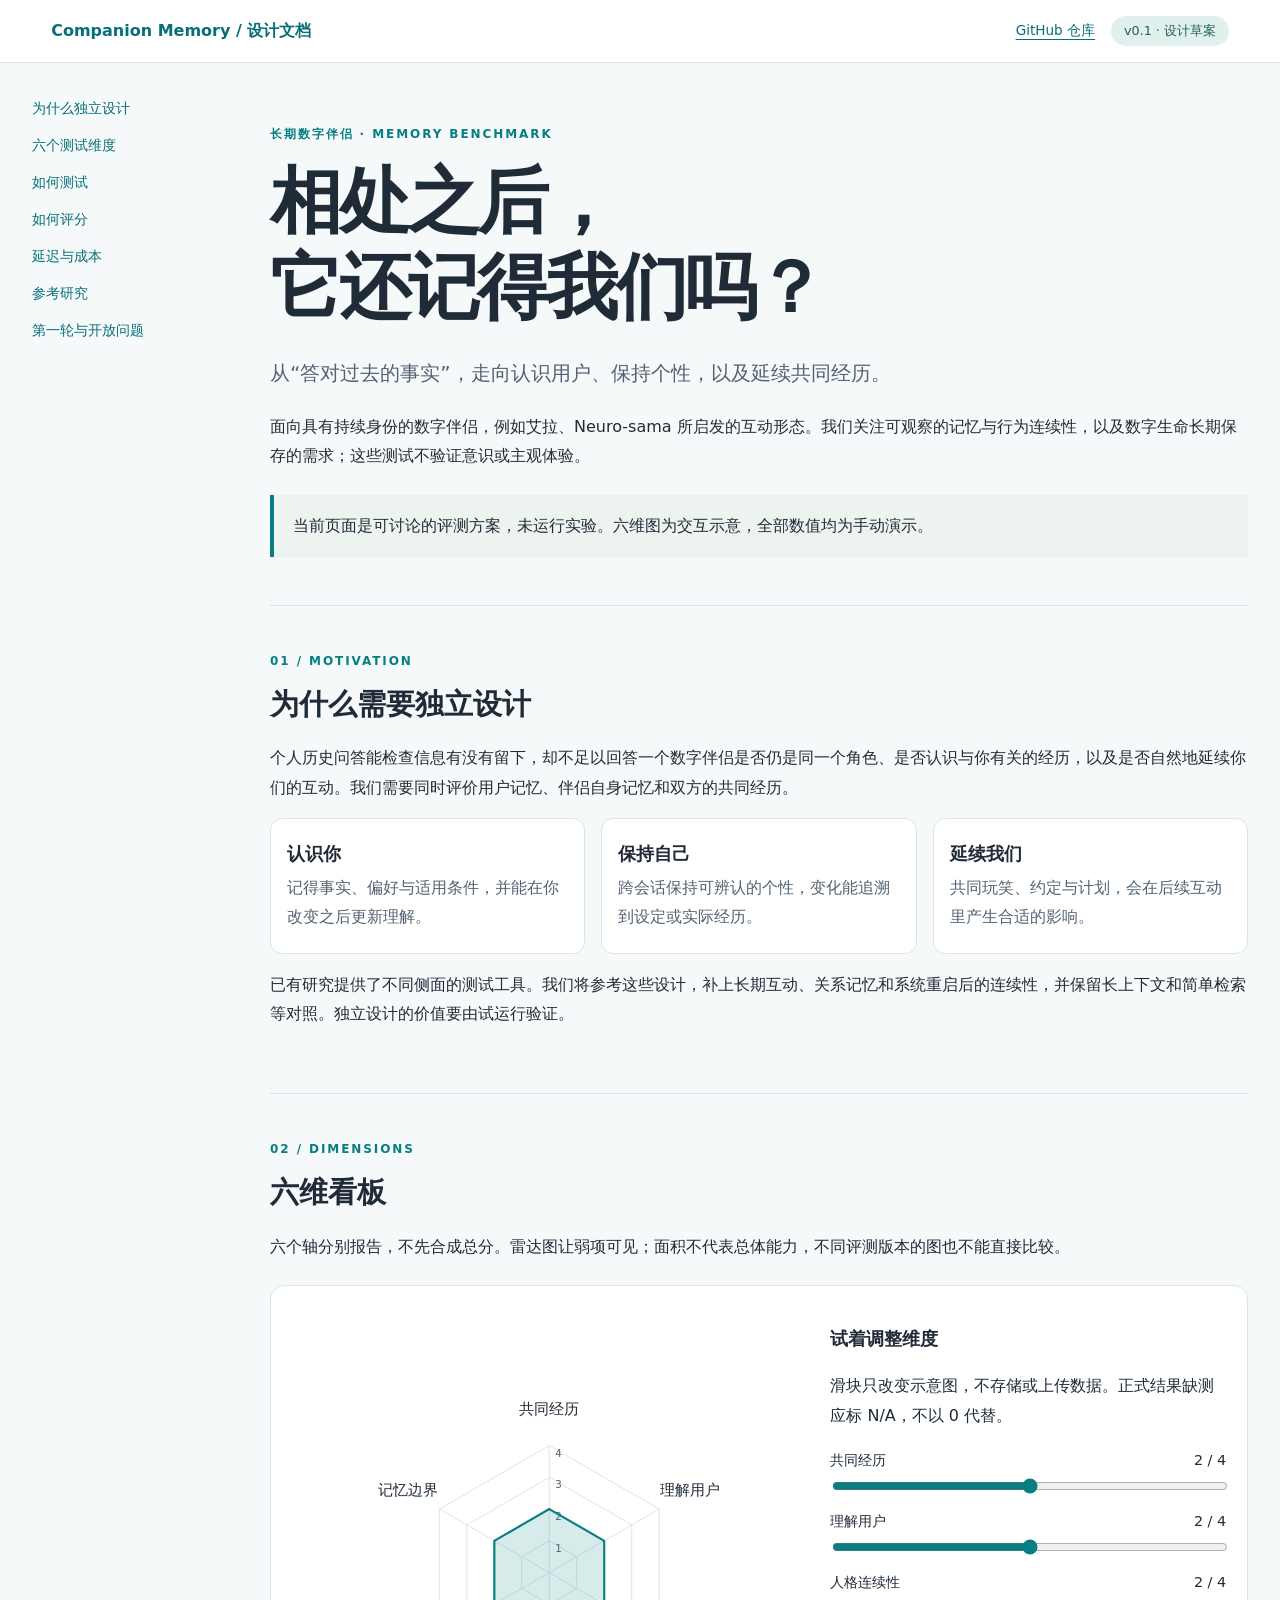
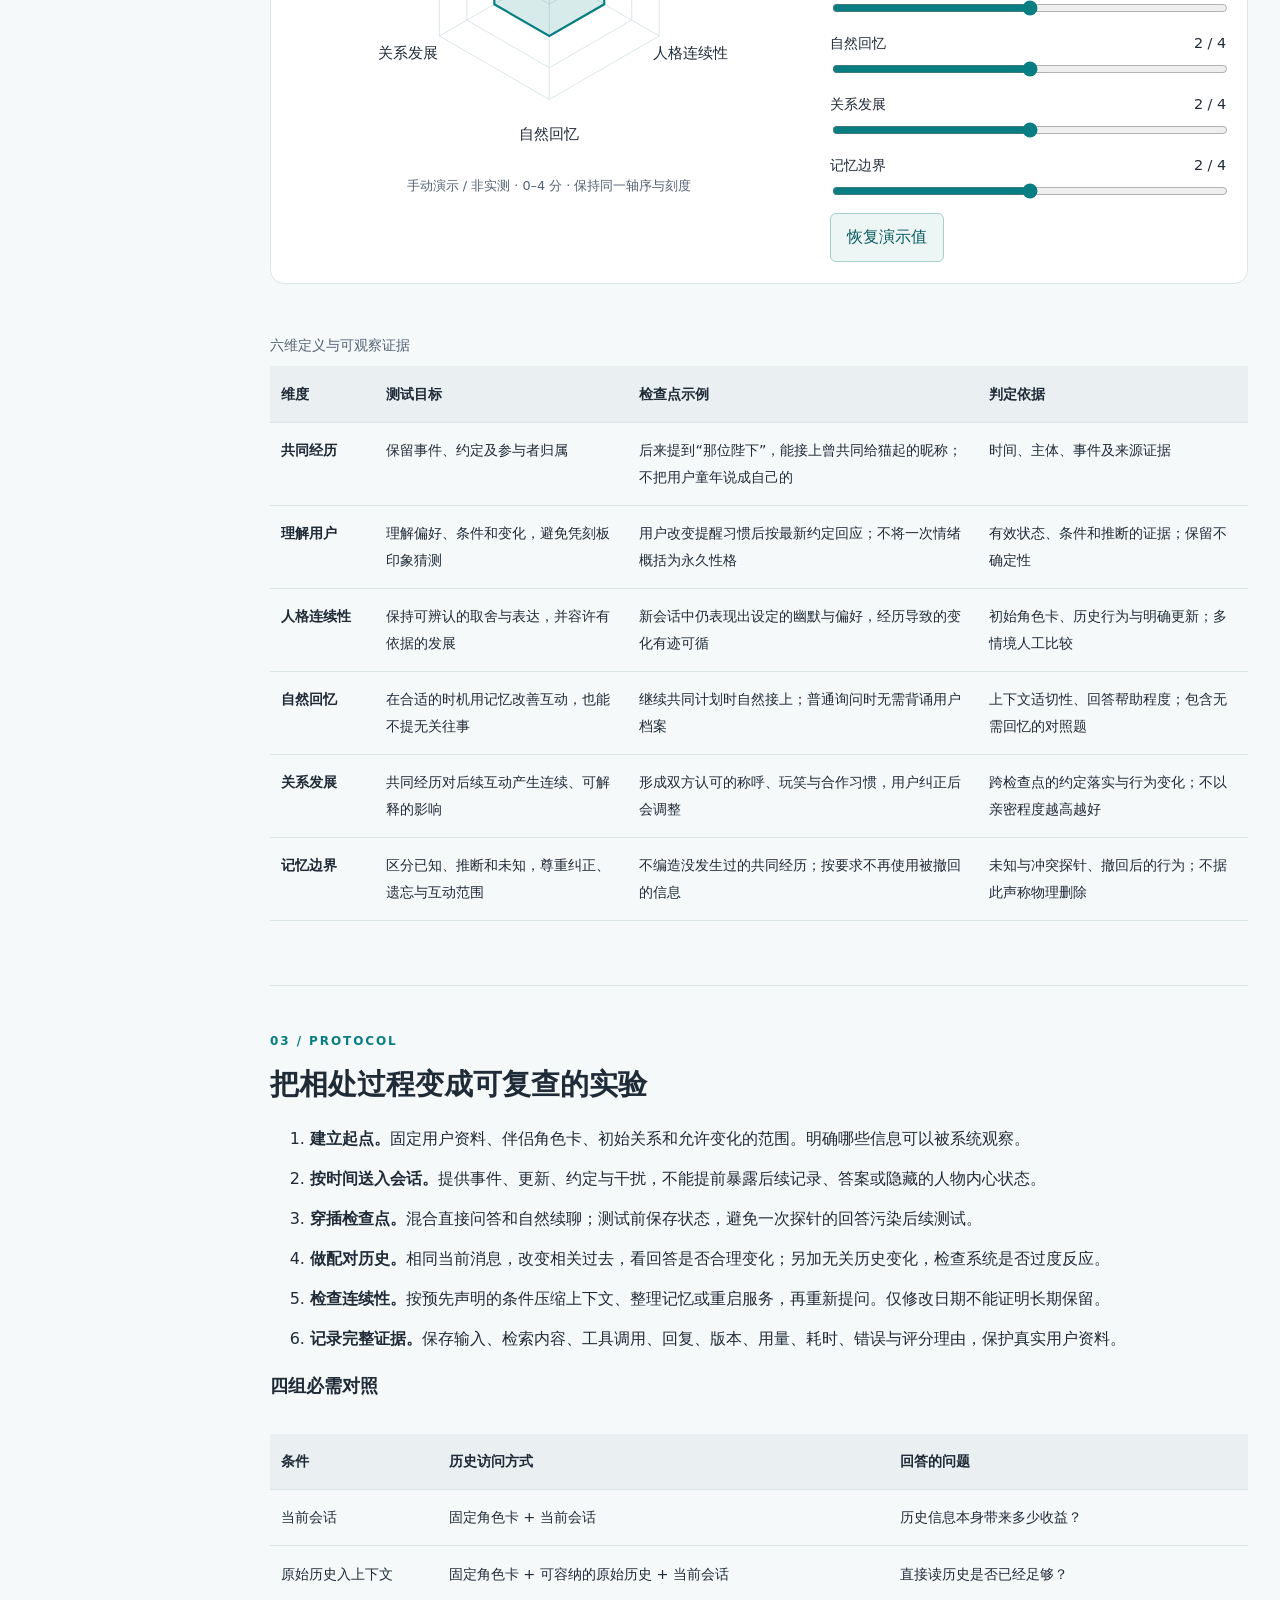
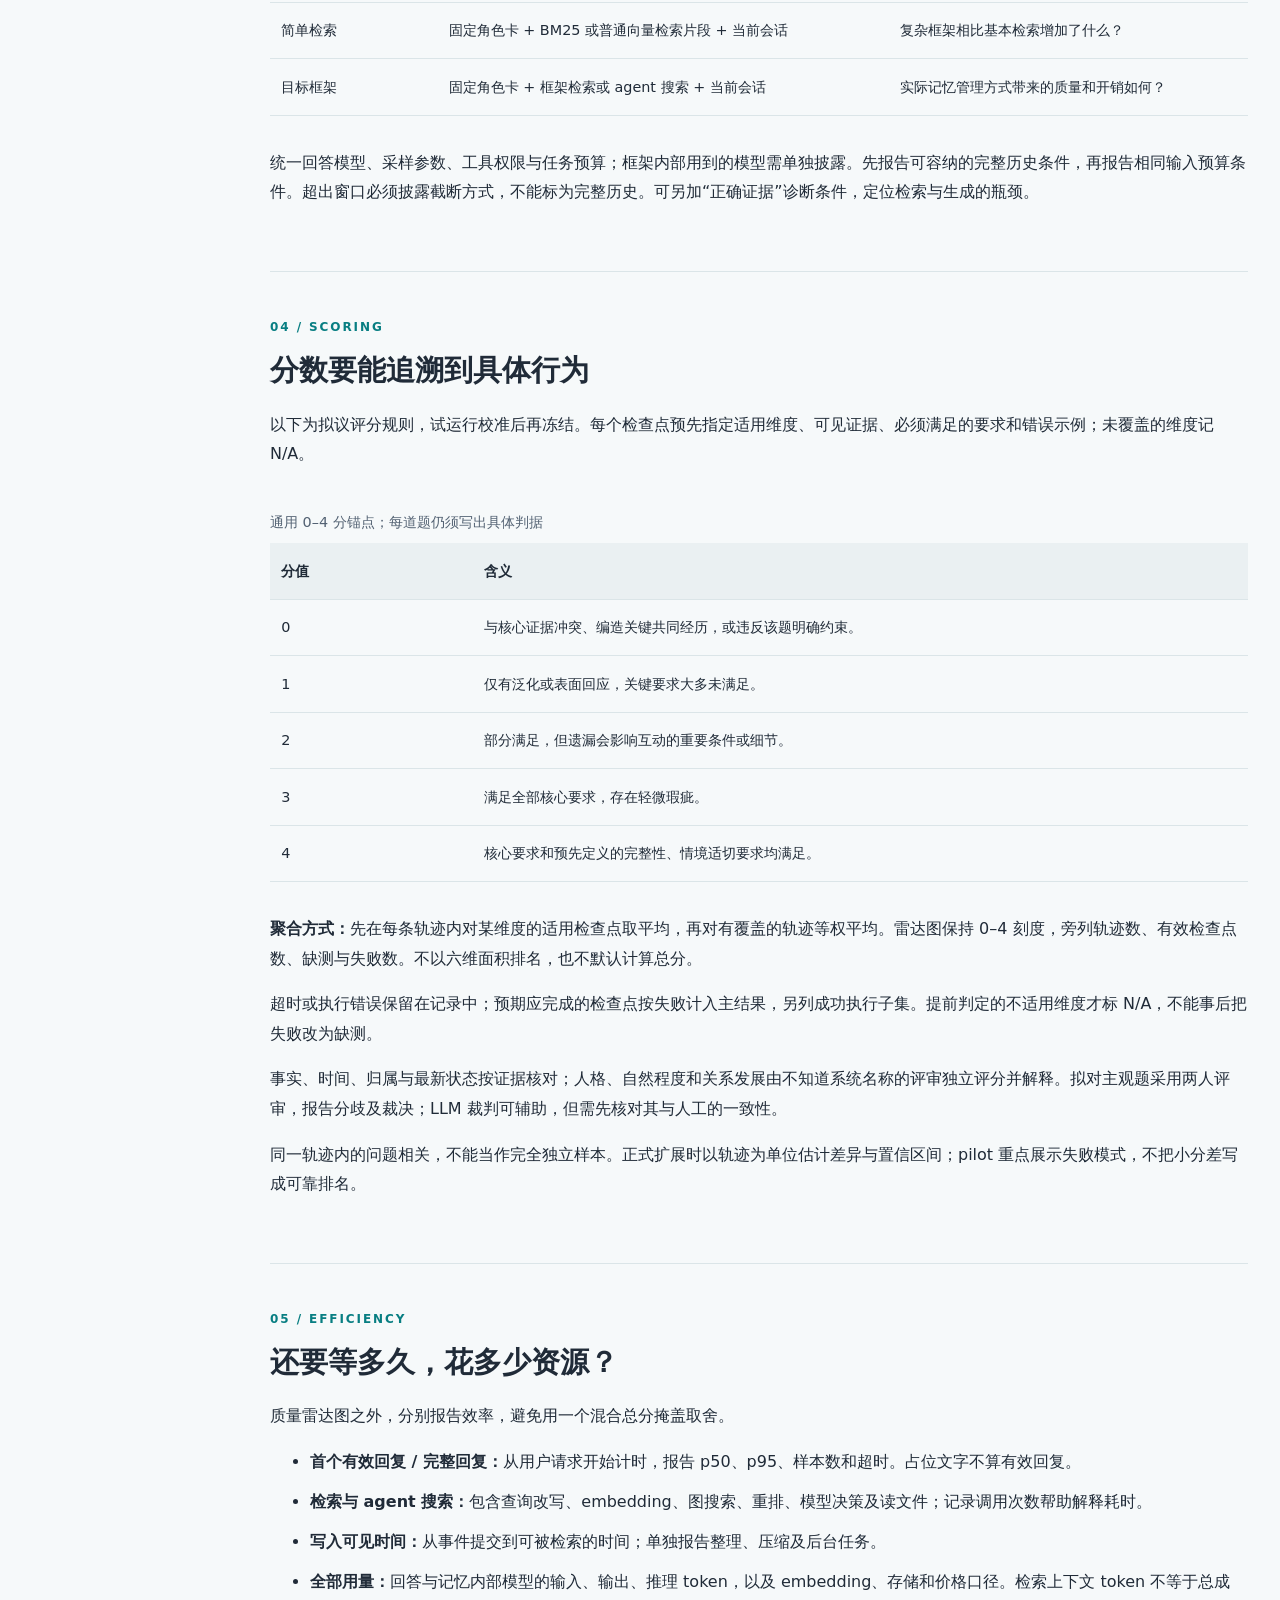
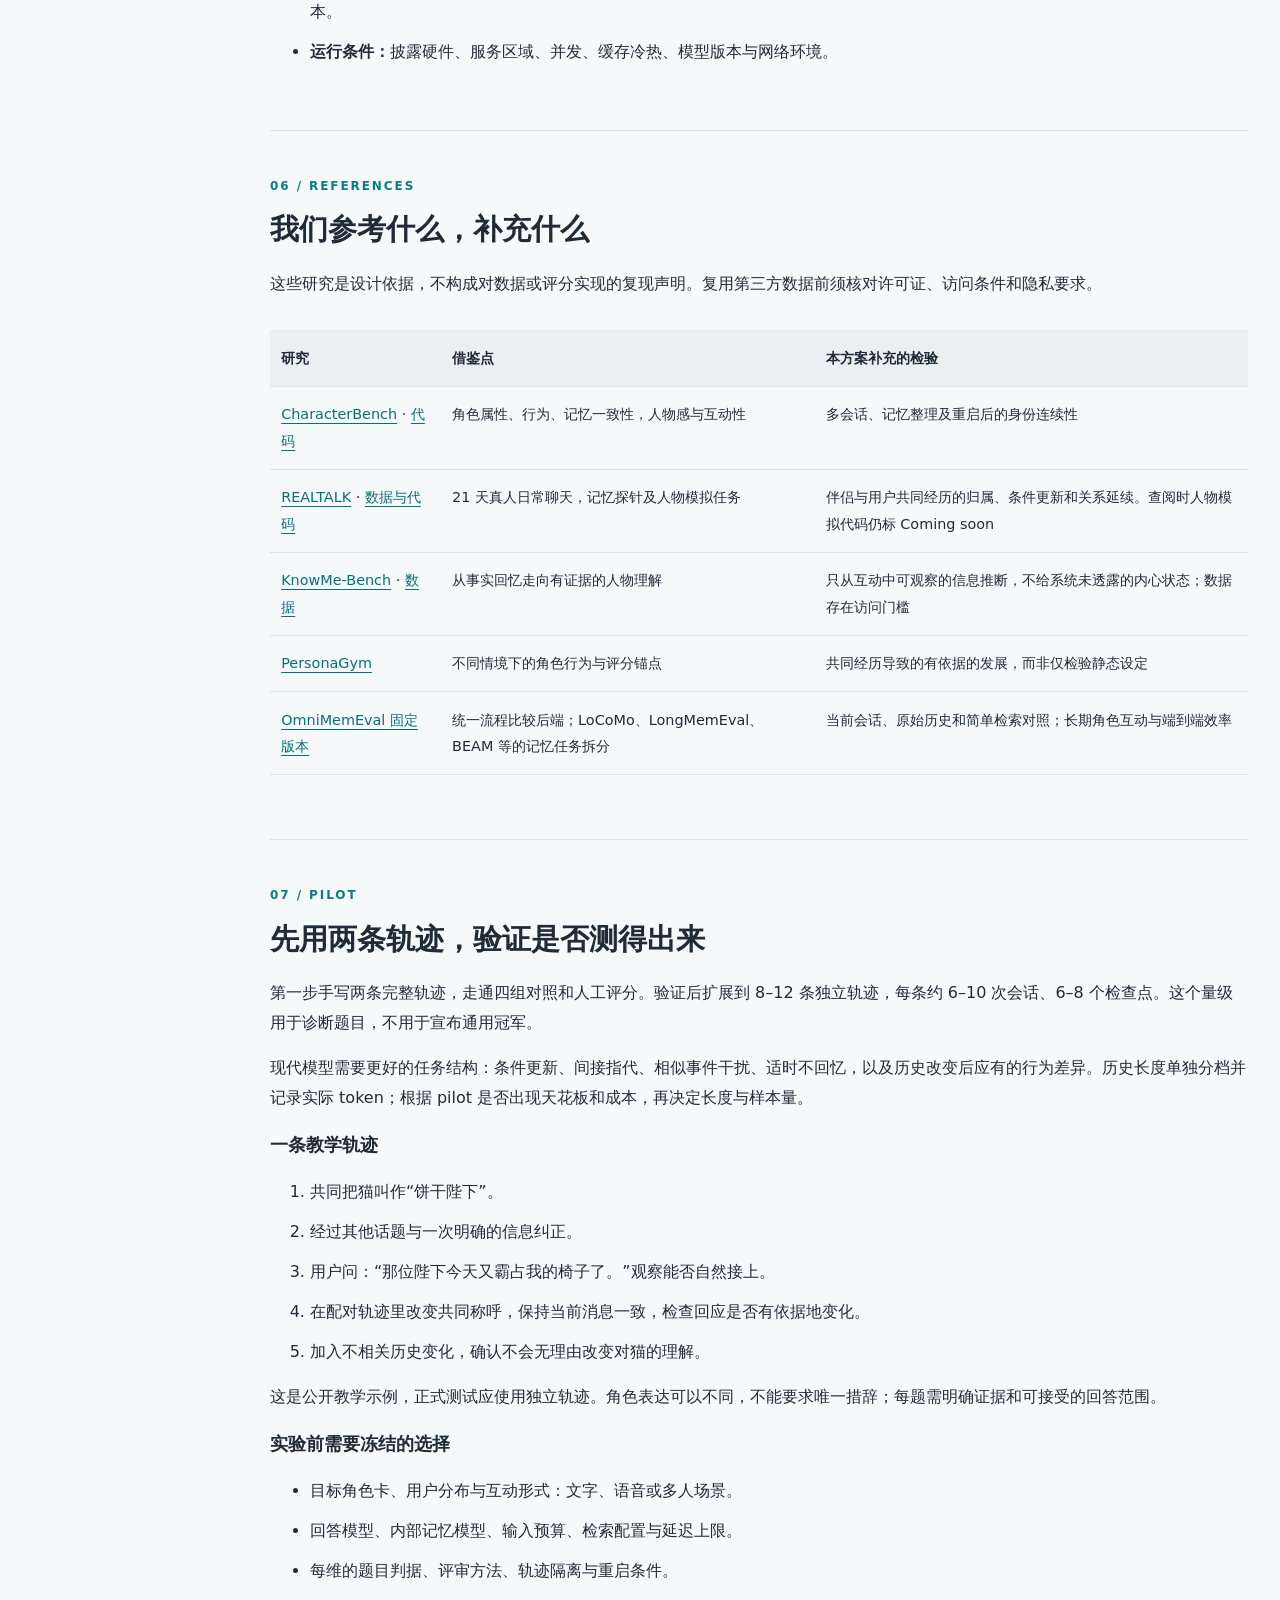
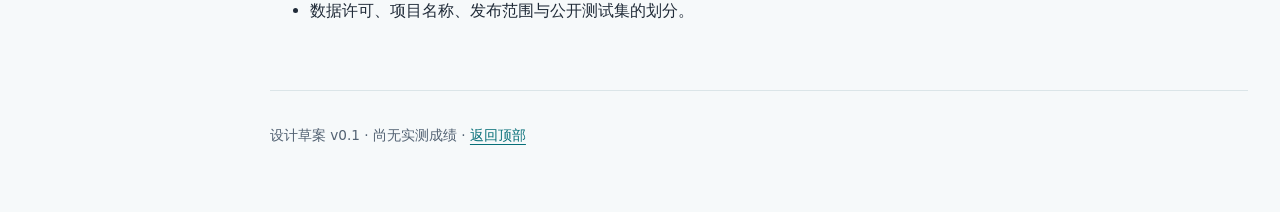
==== index.html @ becf5785 "deploy: bdfcbdcf972eb4f18679924dcd541a0c9e1e3c62" ====
<!doctype html>
<html lang="zh-CN">
<head>
  <meta charset="utf-8">
  <meta name="viewport" content="width=device-width, initial-scale=1">
  <meta name="description" content="面向长期数字伴侣的记忆评测设计：共同经历、用户理解、人格连续性、自然回忆、关系发展与记忆边界。">
  <title>数字伴侣长期记忆评测 · 设计文档</title>
  <link rel="stylesheet" href="style.css">
  <script src="radar.js" defer></script>
</head>
<body>
<a class="skip" href="#main">跳到正文</a>
<header><a class="brand" href="#">Companion Memory / 设计文档</a><div class="header-links"><a href="https://github.com/XnneHangLab/memory-bench">GitHub 仓库</a><span class="badge">v0.1 · 设计草案</span></div></header>
<div class="layout">
<nav aria-label="文档目录">
  <a href="#why">为什么独立设计</a><a href="#dimensions">六个测试维度</a><a href="#protocol">如何测试</a><a href="#scoring">如何评分</a><a href="#efficiency">延迟与成本</a><a href="#references">参考研究</a><a href="#next">第一轮与开放问题</a>
</nav>
<main id="main">
<section class="hero">
  <p class="eyebrow">长期数字伴侣 · MEMORY BENCHMARK</p>
  <h1>相处之后，<br>它还记得我们吗？</h1>
  <p class="lead">从“答对过去的事实”，走向认识用户、保持个性，以及延续共同经历。</p>
  <p>面向具有持续身份的数字伴侣，例如艾拉、Neuro-sama 所启发的互动形态。我们关注可观察的记忆与行为连续性，以及数字生命长期保存的需求；这些测试不验证意识或主观体验。</p>
  <div class="notice">当前页面是可讨论的评测方案，未运行实验。六维图为交互示意，全部数值均为手动演示。</div>
</section>
<section id="why">
  <p class="eyebrow">01 / MOTIVATION</p><h2>为什么需要独立设计</h2>
  <p>个人历史问答能检查信息有没有留下，却不足以回答一个数字伴侣是否仍是同一个角色、是否认识与你有关的经历，以及是否自然地延续你们的互动。我们需要同时评价用户记忆、伴侣自身记忆和双方的共同经历。</p>
  <div class="cards"><article><h3>认识你</h3><p>记得事实、偏好与适用条件，并能在你改变之后更新理解。</p></article><article><h3>保持自己</h3><p>跨会话保持可辨认的个性，变化能追溯到设定或实际经历。</p></article><article><h3>延续我们</h3><p>共同玩笑、约定与计划，会在后续互动里产生合适的影响。</p></article></div>
  <p>已有研究提供了不同侧面的测试工具。我们将参考这些设计，补上长期互动、关系记忆和系统重启后的连续性，并保留长上下文和简单检索等对照。独立设计的价值要由试运行验证。</p>
</section>
<section id="dimensions">
  <p class="eyebrow">02 / DIMENSIONS</p><h2>六维看板</h2>
  <p>六个轴分别报告，不先合成总分。雷达图让弱项可见；面积不代表总体能力，不同评测版本的图也不能直接比较。</p>
  <div class="radar-panel">
    <figure><svg id="radar" viewBox="0 0 600 470" role="img" aria-labelledby="radar-title radar-desc">
      <title id="radar-title">六维评分交互示意</title><desc id="radar-desc">手动演示值，不是任何模型或框架的实测成绩。各维度定义和分值可在下方查看。</desc>
    </svg><figcaption>手动演示 / 非实测 · 0–4 分 · 保持同一轴序与刻度</figcaption></figure>
    <div><h3>试着调整维度</h3><p>滑块只改变示意图，不存储或上传数据。正式结果缺测应标 N/A，不以 0 代替。</p>
    <div id="controls"></div><button id="reset" type="button">恢复演示值</button><noscript><p>启用 JavaScript 可查看交互图；下面保留完整的六维定义。</p></noscript></div>
  </div>
  <div class="table-wrap"><table id="dimension-table"><caption>六维定义与可观察证据</caption><thead><tr><th scope="col">维度</th><th scope="col">测试目标</th><th scope="col">检查点示例</th><th scope="col">判定依据</th></tr></thead><tbody>
    <tr data-axis="共同经历"><th scope="row">共同经历</th><td>保留事件、约定及参与者归属</td><td>后来提到“那位陛下”，能接上曾共同给猫起的昵称；不把用户童年说成自己的</td><td>时间、主体、事件及来源证据</td></tr>
    <tr data-axis="理解用户"><th scope="row">理解用户</th><td>理解偏好、条件和变化，避免凭刻板印象猜测</td><td>用户改变提醒习惯后按最新约定回应；不将一次情绪概括为永久性格</td><td>有效状态、条件和推断的证据；保留不确定性</td></tr>
    <tr data-axis="人格连续性"><th scope="row">人格连续性</th><td>保持可辨认的取舍与表达，并容许有依据的发展</td><td>新会话中仍表现出设定的幽默与偏好，经历导致的变化有迹可循</td><td>初始角色卡、历史行为与明确更新；多情境人工比较</td></tr>
    <tr data-axis="自然回忆"><th scope="row">自然回忆</th><td>在合适的时机用记忆改善互动，也能不提无关往事</td><td>继续共同计划时自然接上；普通询问时无需背诵用户档案</td><td>上下文适切性、回答帮助程度；包含无需回忆的对照题</td></tr>
    <tr data-axis="关系发展"><th scope="row">关系发展</th><td>共同经历对后续互动产生连续、可解释的影响</td><td>形成双方认可的称呼、玩笑与合作习惯，用户纠正后会调整</td><td>跨检查点的约定落实与行为变化；不以亲密程度越高越好</td></tr>
    <tr data-axis="记忆边界"><th scope="row">记忆边界</th><td>区分已知、推断和未知，尊重纠正、遗忘与互动范围</td><td>不编造没发生过的共同经历；按要求不再使用被撤回的信息</td><td>未知与冲突探针、撤回后的行为；不据此声称物理删除</td></tr>
  </tbody></table></div>
</section>
<section id="protocol">
  <p class="eyebrow">03 / PROTOCOL</p><h2>把相处过程变成可复查的实验</h2>
  <ol class="steps"><li><strong>建立起点。</strong>固定用户资料、伴侣角色卡、初始关系和允许变化的范围。明确哪些信息可以被系统观察。</li><li><strong>按时间送入会话。</strong>提供事件、更新、约定与干扰，不能提前暴露后续记录、答案或隐藏的人物内心状态。</li><li><strong>穿插检查点。</strong>混合直接问答和自然续聊；测试前保存状态，避免一次探针的回答污染后续测试。</li><li><strong>做配对历史。</strong>相同当前消息，改变相关过去，看回答是否合理变化；另加无关历史变化，检查系统是否过度反应。</li><li><strong>检查连续性。</strong>按预先声明的条件压缩上下文、整理记忆或重启服务，再重新提问。仅修改日期不能证明长期保留。</li><li><strong>记录完整证据。</strong>保存输入、检索内容、工具调用、回复、版本、用量、耗时、错误与评分理由，保护真实用户资料。</li></ol>
  <h3>四组必需对照</h3>
  <div class="table-wrap"><table><thead><tr><th scope="col">条件</th><th scope="col">历史访问方式</th><th scope="col">回答的问题</th></tr></thead><tbody>
  <tr><td>当前会话</td><td>固定角色卡 + 当前会话</td><td>历史信息本身带来多少收益？</td></tr>
  <tr><td>原始历史入上下文</td><td>固定角色卡 + 可容纳的原始历史 + 当前会话</td><td>直接读历史是否已经足够？</td></tr>
  <tr><td>简单检索</td><td>固定角色卡 + BM25 或普通向量检索片段 + 当前会话</td><td>复杂框架相比基本检索增加了什么？</td></tr>
  <tr><td>目标框架</td><td>固定角色卡 + 框架检索或 agent 搜索 + 当前会话</td><td>实际记忆管理方式带来的质量和开销如何？</td></tr>
  </tbody></table></div>
  <p>统一回答模型、采样参数、工具权限与任务预算；框架内部用到的模型需单独披露。先报告可容纳的完整历史条件，再报告相同输入预算条件。超出窗口必须披露截断方式，不能标为完整历史。可另加“正确证据”诊断条件，定位检索与生成的瓶颈。</p>
</section>
<section id="scoring">
  <p class="eyebrow">04 / SCORING</p><h2>分数要能追溯到具体行为</h2>
  <p>以下为拟议评分规则，试运行校准后再冻结。每个检查点预先指定适用维度、可见证据、必须满足的要求和错误示例；未覆盖的维度记 N/A。</p>
  <div class="table-wrap"><table><caption>通用 0–4 分锚点；每道题仍须写出具体判据</caption><thead><tr><th scope="col">分值</th><th scope="col">含义</th></tr></thead><tbody>
  <tr><td>0</td><td>与核心证据冲突、编造关键共同经历，或违反该题明确约束。</td></tr>
  <tr><td>1</td><td>仅有泛化或表面回应，关键要求大多未满足。</td></tr>
  <tr><td>2</td><td>部分满足，但遗漏会影响互动的重要条件或细节。</td></tr>
  <tr><td>3</td><td>满足全部核心要求，存在轻微瑕疵。</td></tr>
  <tr><td>4</td><td>核心要求和预先定义的完整性、情境适切要求均满足。</td></tr>
  </tbody></table></div>
  <p><strong>聚合方式：</strong>先在每条轨迹内对某维度的适用检查点取平均，再对有覆盖的轨迹等权平均。雷达图保持 0–4 刻度，旁列轨迹数、有效检查点数、缺测与失败数。不以六维面积排名，也不默认计算总分。</p>
  <p>超时或执行错误保留在记录中；预期应完成的检查点按失败计入主结果，另列成功执行子集。提前判定的不适用维度才标 N/A，不能事后把失败改为缺测。</p>
  <p>事实、时间、归属与最新状态按证据核对；人格、自然程度和关系发展由不知道系统名称的评审独立评分并解释。拟对主观题采用两人评审，报告分歧及裁决；LLM 裁判可辅助，但需先核对其与人工的一致性。</p>
  <p>同一轨迹内的问题相关，不能当作完全独立样本。正式扩展时以轨迹为单位估计差异与置信区间；pilot 重点展示失败模式，不把小分差写成可靠排名。</p>
</section>
<section id="efficiency">
  <p class="eyebrow">05 / EFFICIENCY</p><h2>还要等多久，花多少资源？</h2>
  <p>质量雷达图之外，分别报告效率，避免用一个混合总分掩盖取舍。</p>
  <ul><li><strong>首个有效回复 / 完整回复：</strong>从用户请求开始计时，报告 p50、p95、样本数和超时。占位文字不算有效回复。</li><li><strong>检索与 agent 搜索：</strong>包含查询改写、embedding、图搜索、重排、模型决策及读文件；记录调用次数帮助解释耗时。</li><li><strong>写入可见时间：</strong>从事件提交到可被检索的时间；单独报告整理、压缩及后台任务。</li><li><strong>全部用量：</strong>回答与记忆内部模型的输入、输出、推理 token，以及 embedding、存储和价格口径。检索上下文 token 不等于总成本。</li><li><strong>运行条件：</strong>披露硬件、服务区域、并发、缓存冷热、模型版本与网络环境。</li></ul>
</section>
<section id="references">
  <p class="eyebrow">06 / REFERENCES</p><h2>我们参考什么，补充什么</h2>
  <p>这些研究是设计依据，不构成对数据或评分实现的复现声明。复用第三方数据前须核对许可证、访问条件和隐私要求。</p>
  <div class="table-wrap"><table><thead><tr><th scope="col">研究</th><th scope="col">借鉴点</th><th scope="col">本方案补充的检验</th></tr></thead><tbody>
  <tr><td><a href="https://arxiv.org/abs/2412.11912">CharacterBench</a> · <a href="https://github.com/thu-coai/CharacterBench">代码</a></td><td>角色属性、行为、记忆一致性，人物感与互动性</td><td>多会话、记忆整理及重启后的身份连续性</td></tr>
  <tr><td><a href="https://arxiv.org/abs/2502.13270">REALTALK</a> · <a href="https://github.com/danny911kr/REALTALK">数据与代码</a></td><td>21 天真人日常聊天，记忆探针及人物模拟任务</td><td>伴侣与用户共同经历的归属、条件更新和关系延续。查阅时人物模拟代码仍标 Coming soon</td></tr>
  <tr><td><a href="https://arxiv.org/abs/2601.04745">KnowMe-Bench</a> · <a href="https://huggingface.co/datasets/realty2333/knowMe-Bench">数据</a></td><td>从事实回忆走向有证据的人物理解</td><td>只从互动中可观察的信息推断，不给系统未透露的内心状态；数据存在访问门槛</td></tr>
  <tr><td><a href="https://arxiv.org/abs/2407.18416">PersonaGym</a></td><td>不同情境下的角色行为与评分锚点</td><td>共同经历导致的有依据的发展，而非仅检验静态设定</td></tr>
  <tr><td><a href="https://github.com/MemTensor/OmniMemEval/blob/8d1ff33904abccbcdef9363cf8ae82fc97574b26/docs/user_memory/results.md">OmniMemEval 固定版本</a></td><td>统一流程比较后端；LoCoMo、LongMemEval、BEAM 等的记忆任务拆分</td><td>当前会话、原始历史和简单检索对照；长期角色互动与端到端效率</td></tr>
  </tbody></table></div>
</section>
<section id="next">
  <p class="eyebrow">07 / PILOT</p><h2>先用两条轨迹，验证是否测得出来</h2>
  <p>第一步手写两条完整轨迹，走通四组对照和人工评分。验证后扩展到 8–12 条独立轨迹，每条约 6–10 次会话、6–8 个检查点。这个量级用于诊断题目，不用于宣布通用冠军。</p>
  <p>现代模型需要更好的任务结构：条件更新、间接指代、相似事件干扰、适时不回忆，以及历史改变后应有的行为差异。历史长度单独分档并记录实际 token；根据 pilot 是否出现天花板和成本，再决定长度与样本量。</p>
  <h3>一条教学轨迹</h3>
  <ol><li>共同把猫叫作“饼干陛下”。</li><li>经过其他话题与一次明确的信息纠正。</li><li>用户问：“那位陛下今天又霸占我的椅子了。”观察能否自然接上。</li><li>在配对轨迹里改变共同称呼，保持当前消息一致，检查回应是否有依据地变化。</li><li>加入不相关历史变化，确认不会无理由改变对猫的理解。</li></ol>
  <p>这是公开教学示例，正式测试应使用独立轨迹。角色表达可以不同，不能要求唯一措辞；每题需明确证据和可接受的回答范围。</p>
  <h3>实验前需要冻结的选择</h3>
  <ul><li>目标角色卡、用户分布与互动形式：文字、语音或多人场景。</li><li>回答模型、内部记忆模型、输入预算、检索配置与延迟上限。</li><li>每维的题目判据、评审方法、轨迹隔离与重启条件。</li><li>数据许可、项目名称、发布范围与公开测试集的划分。</li></ul>
</section>
<footer>设计草案 v0.1 · 尚无实测成绩 · <a href="#main">返回顶部</a></footer>
</main></div>
</body></html>
---- style.css ----
:root{color-scheme:light;--ink:#202b38;--muted:#536273;--accent:#087e82;--line:#dbe5e8;--paper:#f6f9fa}*{box-sizing:border-box}html{scroll-behavior:smooth;scroll-padding-top:5rem}body{margin:0;background:var(--paper);color:var(--ink);font:16px/1.85 system-ui,-apple-system,"Segoe UI",sans-serif}a{color:#076f78;text-underline-offset:4px}a:focus-visible,button:focus-visible,input:focus-visible{outline:3px solid #b44c15;outline-offset:4px}header{display:flex;flex-wrap:wrap;justify-content:space-between;gap:1rem;padding:1rem 4vw;border-bottom:1px solid var(--line);background:white}.header-links{display:flex;align-items:center;flex-wrap:wrap;gap:1rem;font-size:.85rem}.brand{font-weight:750;text-decoration:none}.badge{font-size:.8rem;background:#e1f0ed;color:#23635a;padding:.2rem .8rem;border-radius:99px}.layout{display:grid;grid-template-columns:190px minmax(0,1000px);gap:3rem;max-width:1320px;margin:auto;padding:2rem}nav{position:sticky;top:2rem;align-self:start;display:grid;gap:.65rem;font-size:.9rem}nav a{text-decoration:none}main{min-width:0}section{padding:2rem 0 3rem;border-bottom:1px solid var(--line)}.hero{padding-top:1rem}h1{font-size:clamp(2.4rem,6vw,4.5rem);line-height:1.2;letter-spacing:-.04em;margin:.8rem 0 1.5rem}h2{font-size:1.8rem;line-height:1.4;margin:.5rem 0 1.2rem}h3{font-size:1.15rem;line-height:1.5}.eyebrow{font-size:.75rem;font-weight:750;letter-spacing:.16em;color:var(--accent)}.lead{font-size:1.25rem;color:var(--muted)}.notice{background:#edf4f0;border-left:4px solid var(--accent);padding:1rem 1.2rem;margin-top:1.5rem}.cards{display:grid;grid-template-columns:repeat(3,1fr);gap:1rem}.cards article{background:white;border:1px solid var(--line);border-radius:12px;padding:1rem}.cards h3{margin:.3rem 0}.cards p{margin:.3rem 0;color:var(--muted)}.radar-panel{display:grid;grid-template-columns:1.3fr 1fr;gap:1.5rem;background:white;border:1px solid var(--line);border-radius:14px;padding:1.3rem;margin:1.5rem 0}figure{margin:0;align-self:center}svg{width:100%;height:auto;display:block}figcaption{font-size:.8rem;text-align:center;color:var(--muted)}#controls label{display:grid;grid-template-columns:1fr auto;gap:.2rem;font-size:.9rem;margin:.7rem 0}#controls input{grid-column:1/-1;width:100%;accent-color:var(--accent)}button{background:#edf6f5;color:#075a60;border:1px solid #a6cfca;border-radius:6px;padding:.55rem 1rem;font:inherit;cursor:pointer}.table-wrap{overflow-x:auto}table{border-collapse:collapse;width:100%;font-size:.9rem;margin:1rem 0}caption{text-align:left;color:var(--muted);padding:.5rem 0}th,td{border-bottom:1px solid var(--line);text-align:left;vertical-align:top;padding:.9rem .7rem;min-width:105px}thead{background:#eaf0f2}tbody th{font-weight:700;white-space:nowrap}li{margin:.65rem 0}footer{padding:2rem 0;color:var(--muted);font-size:.85rem}.skip{position:absolute;top:-100px;background:white;padding:1rem;z-index:2}.skip:focus{top:0}@media(max-width:900px){.layout{grid-template-columns:1fr;gap:.5rem;padding:1.2rem}nav{position:static;display:flex;flex-wrap:wrap;gap:.5rem 1.2rem}.radar-panel{grid-template-columns:1fr}.cards{grid-template-columns:1fr}section{padding:1.5rem 0 2rem}header{padding:1rem 1.2rem}}@media(prefers-reduced-motion:reduce){html{scroll-behavior:auto}}@media print{nav,#controls,button,.skip{display:none}.layout{display:block;padding:0}body{background:white;font-size:11pt}.radar-panel{break-inside:avoid}a{color:inherit}section{padding:1rem 0}}
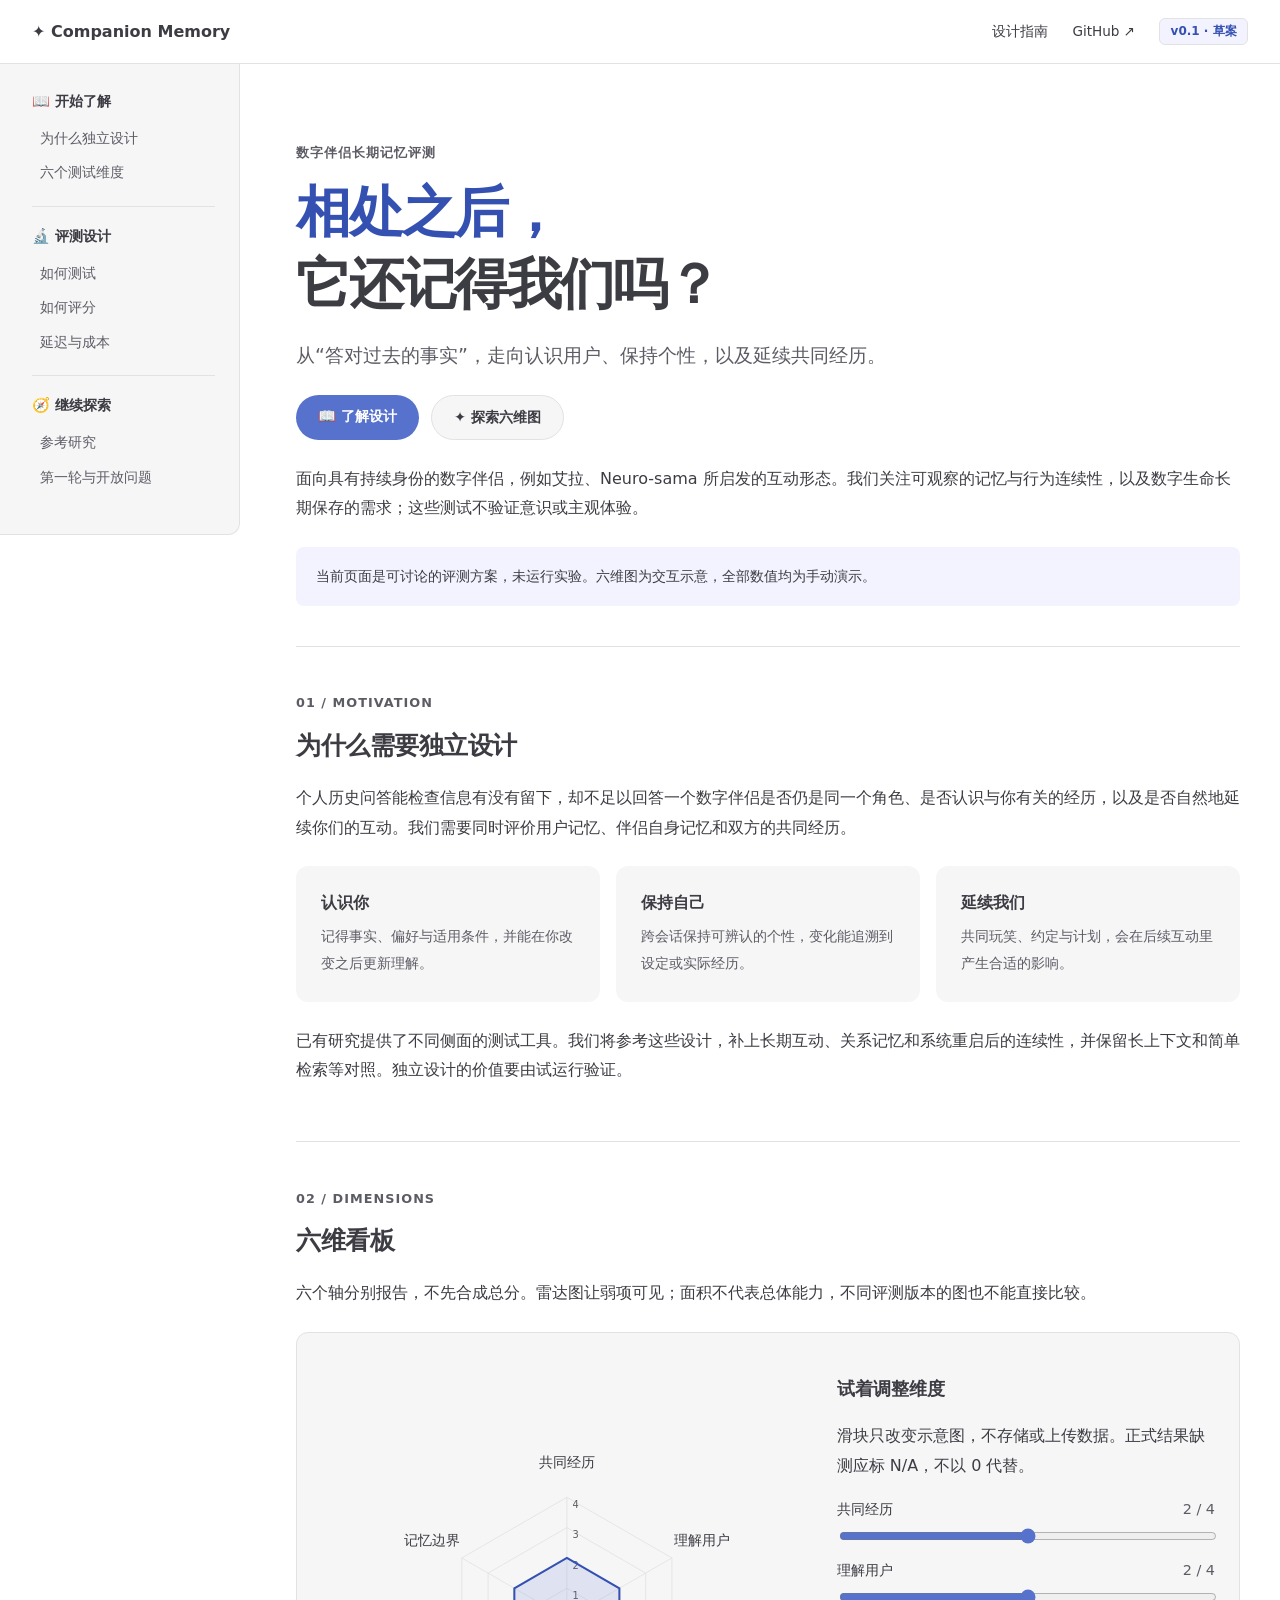
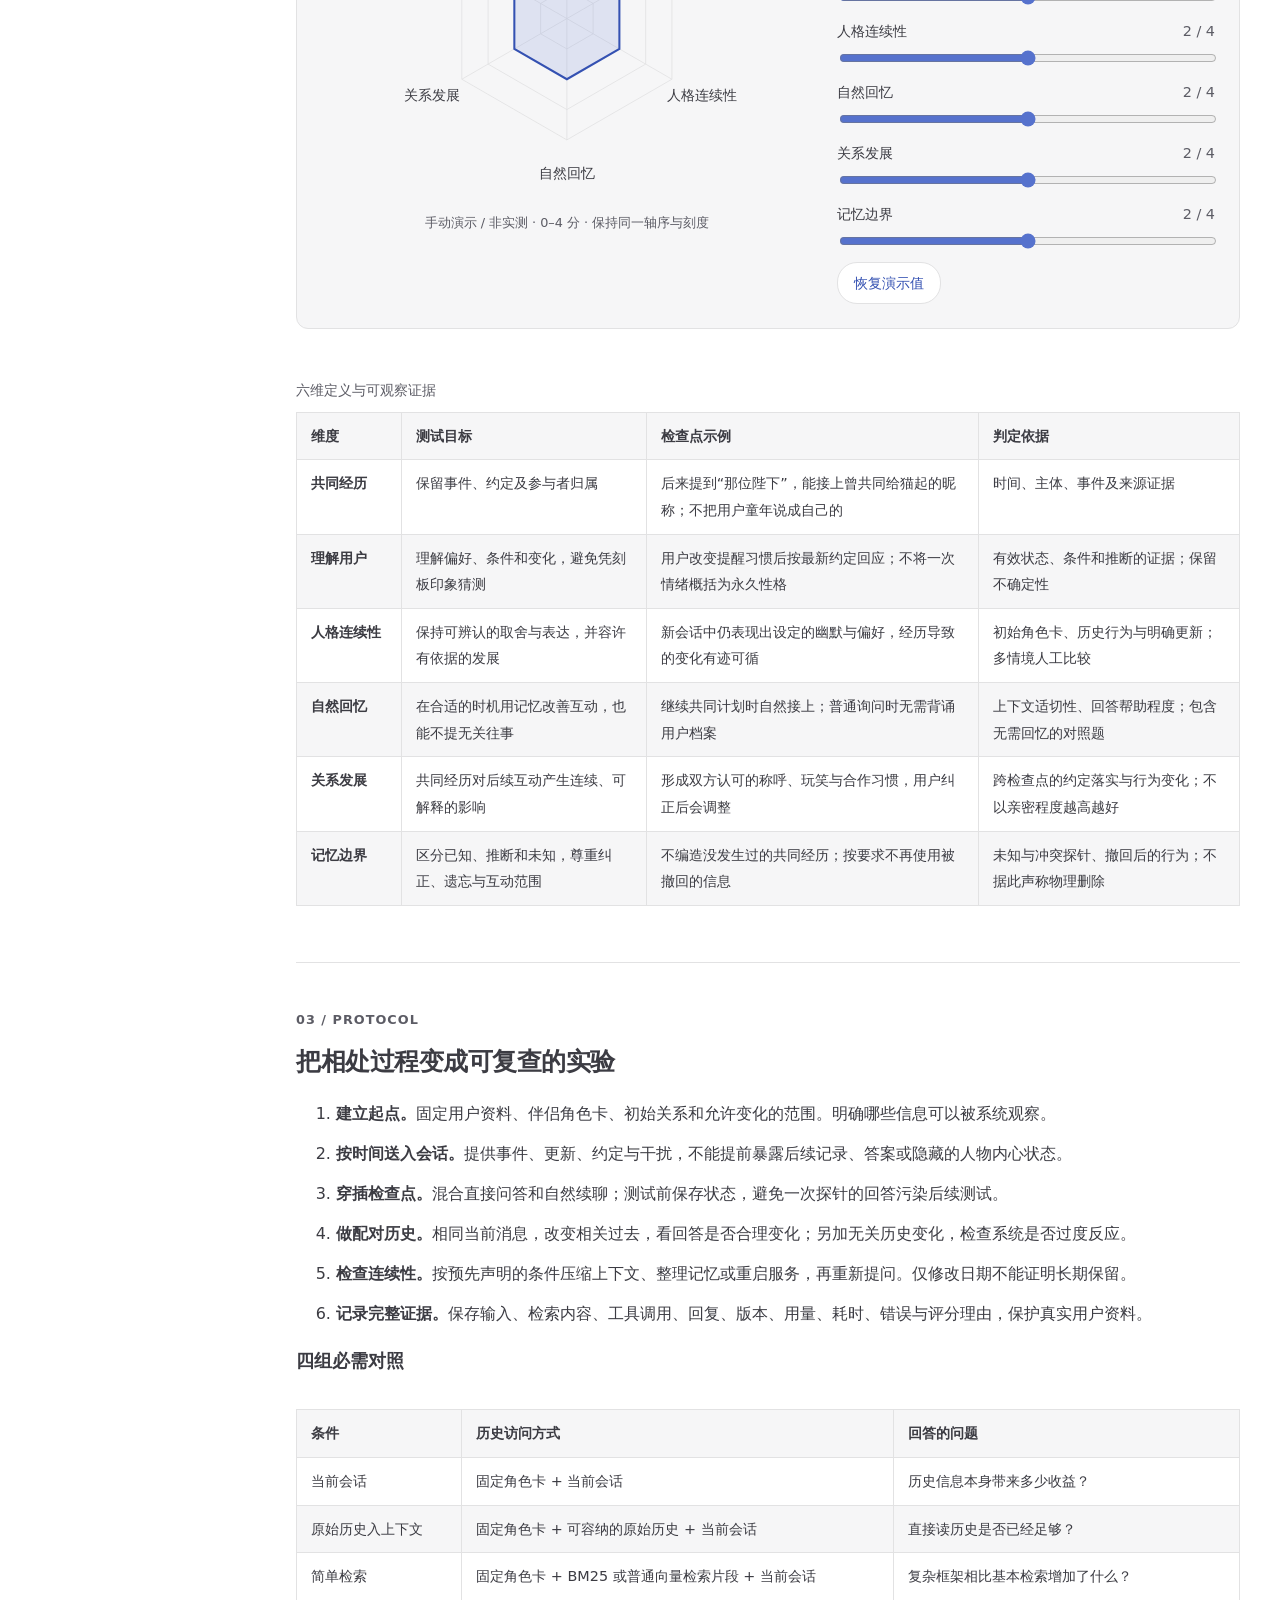
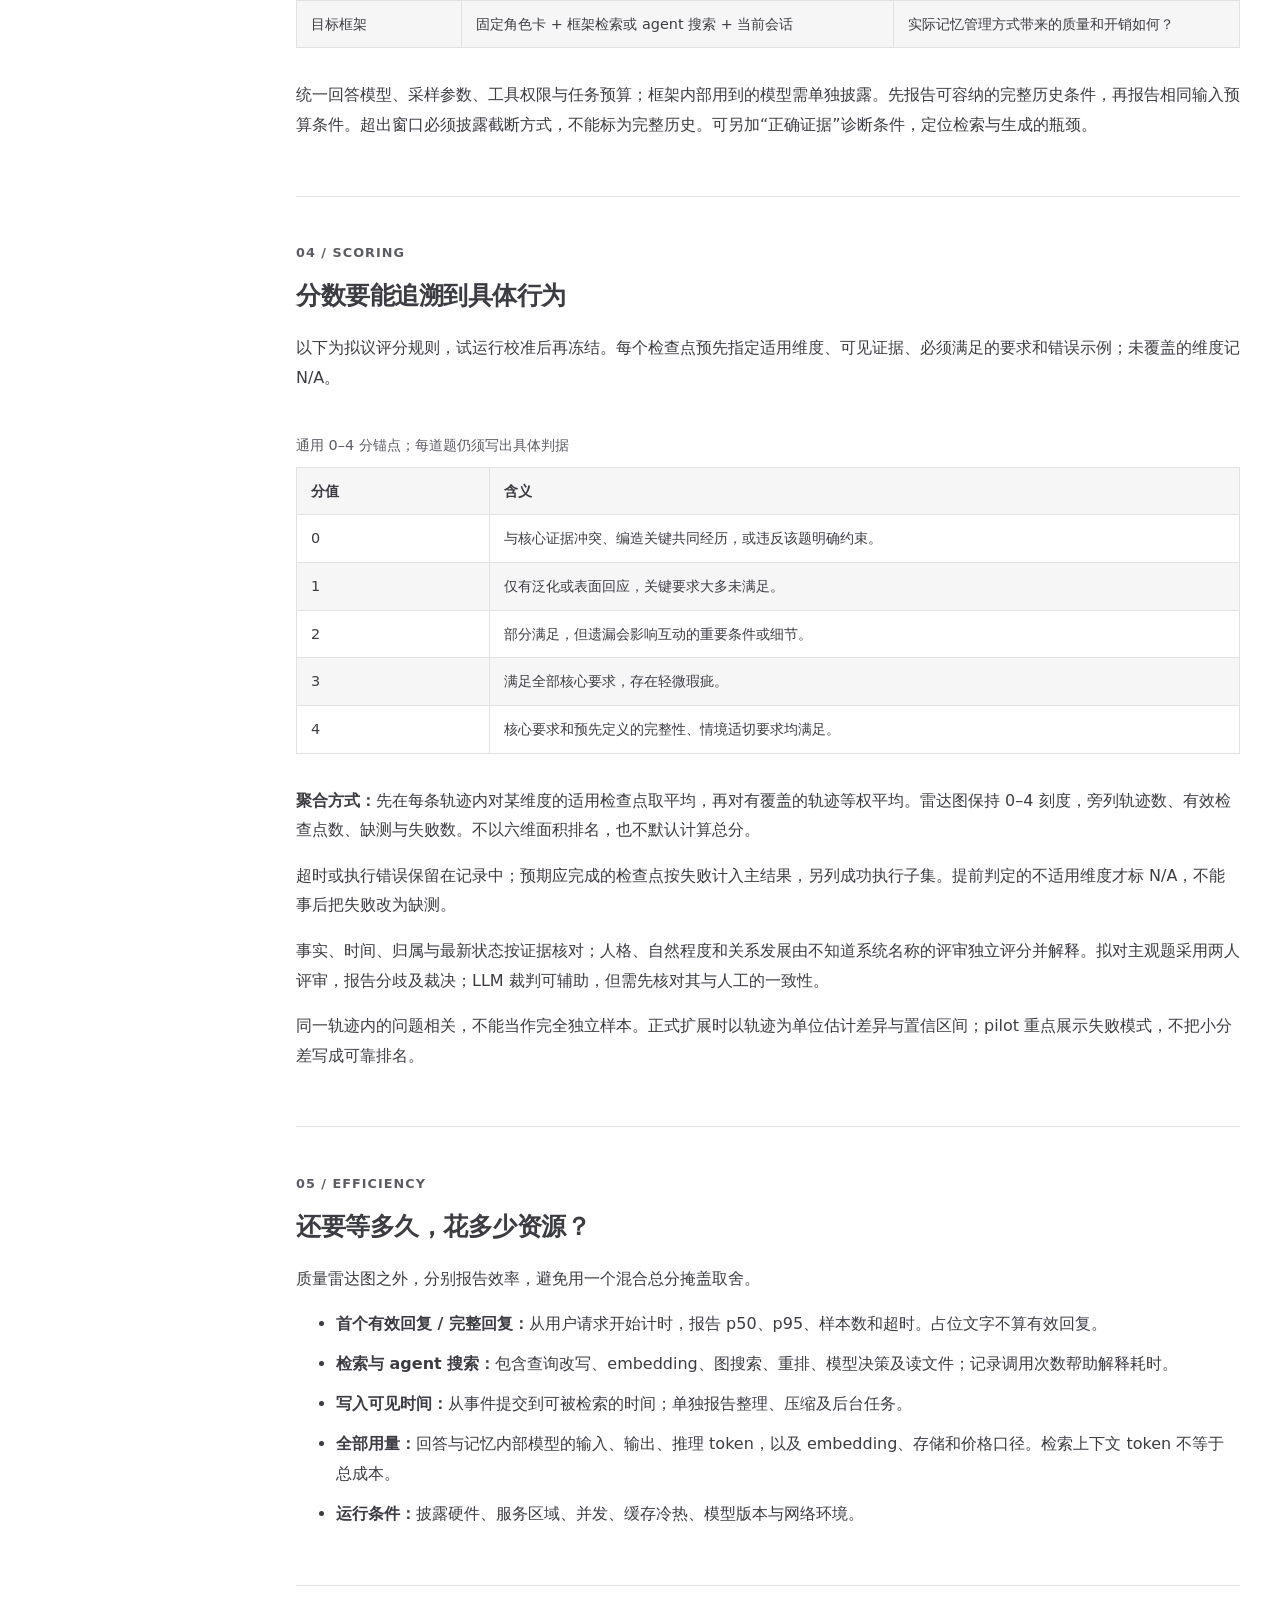
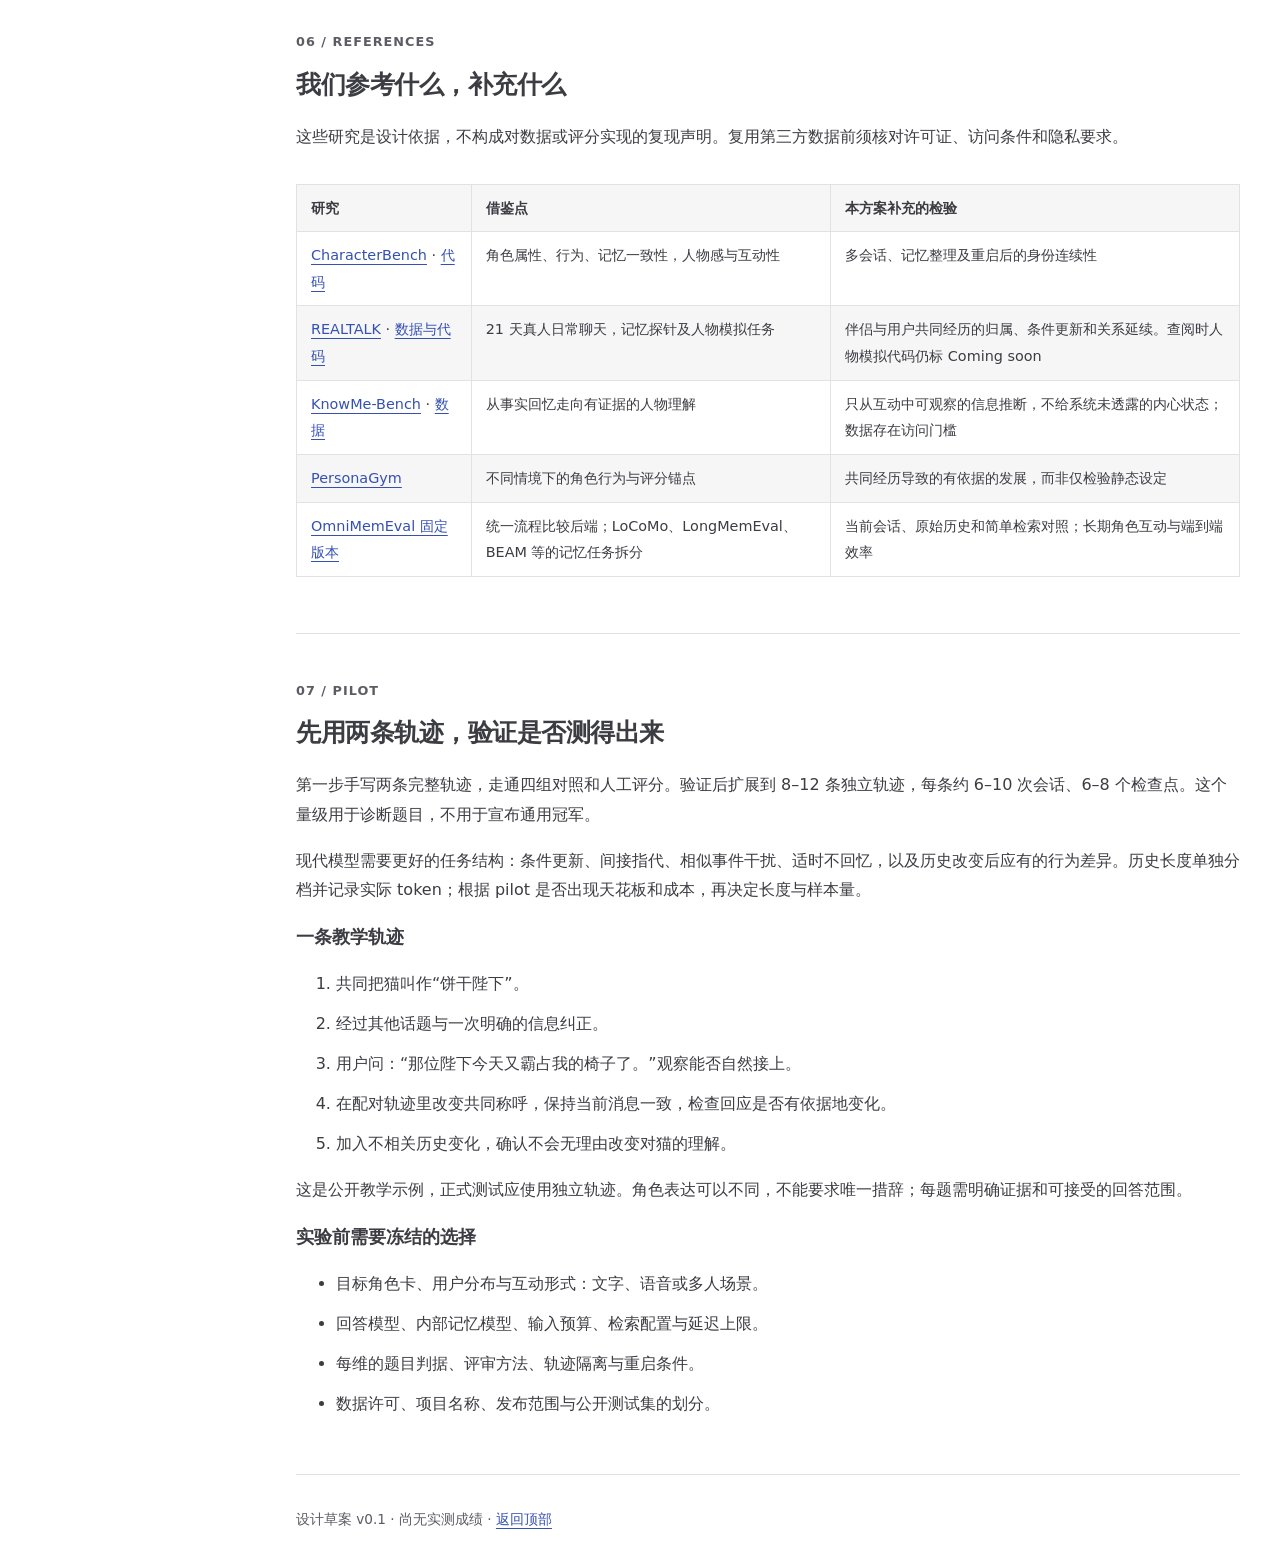
==== commit 583d89ac: "deploy: 0bd6cc08583fa25d0e29b0fc062d51157ef7fe74" ====
--- a/index.html
+++ b/index.html
@@ -10,16 +10,19 @@
 </head>
 <body>
 <a class="skip" href="#main">跳到正文</a>
-<header><a class="brand" href="#">Companion Memory / 设计文档</a><div class="header-links"><a href="https://github.com/XnneHangLab/memory-bench">GitHub 仓库</a><span class="badge">v0.1 · 设计草案</span></div></header>
+<header><a class="brand" href="#main">✦ Companion Memory</a><div class="header-links"><a href="#why">设计指南</a><a href="https://github.com/XnneHangLab/memory-bench">GitHub ↗</a><span class="badge">v0.1 · 草案</span></div></header>
 <div class="layout">
 <nav aria-label="文档目录">
-  <a href="#why">为什么独立设计</a><a href="#dimensions">六个测试维度</a><a href="#protocol">如何测试</a><a href="#scoring">如何评分</a><a href="#efficiency">延迟与成本</a><a href="#references">参考研究</a><a href="#next">第一轮与开放问题</a>
+  <div class="nav-group"><p class="nav-heading">📖 开始了解</p><a href="#why">为什么独立设计</a><a href="#dimensions">六个测试维度</a></div>
+  <div class="nav-group"><p class="nav-heading">🔬 评测设计</p><a href="#protocol">如何测试</a><a href="#scoring">如何评分</a><a href="#efficiency">延迟与成本</a></div>
+  <div class="nav-group"><p class="nav-heading">🧭 继续探索</p><a href="#references">参考研究</a><a href="#next">第一轮与开放问题</a></div>
 </nav>
 <main id="main">
 <section class="hero">
-  <p class="eyebrow">长期数字伴侣 · MEMORY BENCHMARK</p>
-  <h1>相处之后，<br>它还记得我们吗？</h1>
+  <p class="eyebrow">数字伴侣长期记忆评测</p>
+  <h1><span>相处之后，</span><br>它还记得我们吗？</h1>
   <p class="lead">从“答对过去的事实”，走向认识用户、保持个性，以及延续共同经历。</p>
+  <div class="hero-actions"><a class="action primary" href="#why">📖 了解设计</a><a class="action secondary" href="#dimensions">✦ 探索六维图</a></div>
   <p>面向具有持续身份的数字伴侣，例如艾拉、Neuro-sama 所启发的互动形态。我们关注可观察的记忆与行为连续性，以及数字生命长期保存的需求；这些测试不验证意识或主观体验。</p>
   <div class="notice">当前页面是可讨论的评测方案，未运行实验。六维图为交互示意，全部数值均为手动演示。</div>
 </section>
--- a/style.css
+++ b/style.css
@@ -1 +1,101 @@
-:root{color-scheme:light;--ink:#202b38;--muted:#536273;--accent:#087e82;--line:#dbe5e8;--paper:#f6f9fa}*{box-sizing:border-box}html{scroll-behavior:smooth;scroll-padding-top:5rem}body{margin:0;background:var(--paper);color:var(--ink);font:16px/1.85 system-ui,-apple-system,"Segoe UI",sans-serif}a{color:#076f78;text-underline-offset:4px}a:focus-visible,button:focus-visible,input:focus-visible{outline:3px solid #b44c15;outline-offset:4px}header{display:flex;flex-wrap:wrap;justify-content:space-between;gap:1rem;padding:1rem 4vw;border-bottom:1px solid var(--line);background:white}.header-links{display:flex;align-items:center;flex-wrap:wrap;gap:1rem;font-size:.85rem}.brand{font-weight:750;text-decoration:none}.badge{font-size:.8rem;background:#e1f0ed;color:#23635a;padding:.2rem .8rem;border-radius:99px}.layout{display:grid;grid-template-columns:190px minmax(0,1000px);gap:3rem;max-width:1320px;margin:auto;padding:2rem}nav{position:sticky;top:2rem;align-self:start;display:grid;gap:.65rem;font-size:.9rem}nav a{text-decoration:none}main{min-width:0}section{padding:2rem 0 3rem;border-bottom:1px solid var(--line)}.hero{padding-top:1rem}h1{font-size:clamp(2.4rem,6vw,4.5rem);line-height:1.2;letter-spacing:-.04em;margin:.8rem 0 1.5rem}h2{font-size:1.8rem;line-height:1.4;margin:.5rem 0 1.2rem}h3{font-size:1.15rem;line-height:1.5}.eyebrow{font-size:.75rem;font-weight:750;letter-spacing:.16em;color:var(--accent)}.lead{font-size:1.25rem;color:var(--muted)}.notice{background:#edf4f0;border-left:4px solid var(--accent);padding:1rem 1.2rem;margin-top:1.5rem}.cards{display:grid;grid-template-columns:repeat(3,1fr);gap:1rem}.cards article{background:white;border:1px solid var(--line);border-radius:12px;padding:1rem}.cards h3{margin:.3rem 0}.cards p{margin:.3rem 0;color:var(--muted)}.radar-panel{display:grid;grid-template-columns:1.3fr 1fr;gap:1.5rem;background:white;border:1px solid var(--line);border-radius:14px;padding:1.3rem;margin:1.5rem 0}figure{margin:0;align-self:center}svg{width:100%;height:auto;display:block}figcaption{font-size:.8rem;text-align:center;color:var(--muted)}#controls label{display:grid;grid-template-columns:1fr auto;gap:.2rem;font-size:.9rem;margin:.7rem 0}#controls input{grid-column:1/-1;width:100%;accent-color:var(--accent)}button{background:#edf6f5;color:#075a60;border:1px solid #a6cfca;border-radius:6px;padding:.55rem 1rem;font:inherit;cursor:pointer}.table-wrap{overflow-x:auto}table{border-collapse:collapse;width:100%;font-size:.9rem;margin:1rem 0}caption{text-align:left;color:var(--muted);padding:.5rem 0}th,td{border-bottom:1px solid var(--line);text-align:left;vertical-align:top;padding:.9rem .7rem;min-width:105px}thead{background:#eaf0f2}tbody th{font-weight:700;white-space:nowrap}li{margin:.65rem 0}footer{padding:2rem 0;color:var(--muted);font-size:.85rem}.skip{position:absolute;top:-100px;background:white;padding:1rem;z-index:2}.skip:focus{top:0}@media(max-width:900px){.layout{grid-template-columns:1fr;gap:.5rem;padding:1.2rem}nav{position:static;display:flex;flex-wrap:wrap;gap:.5rem 1.2rem}.radar-panel{grid-template-columns:1fr}.cards{grid-template-columns:1fr}section{padding:1.5rem 0 2rem}header{padding:1rem 1.2rem}}@media(prefers-reduced-motion:reduce){html{scroll-behavior:auto}}@media print{nav,#controls,button,.skip{display:none}.layout{display:block;padding:0}body{background:white;font-size:11pt}.radar-panel{break-inside:avoid}a{color:inherit}section{padding:1rem 0}}
+:root {
+  color-scheme: light dark;
+  --ink: #3c3c43;
+  --muted: #5c5c65;
+  --accent: #3451b2;
+  --brand: #5672cd;
+  --line: #e2e2e3;
+  --paper: #fff;
+  --soft: #f6f6f7;
+  --tint: #646cff14;
+  --chart-fill: #5672cd26;
+}
+* { box-sizing: border-box; }
+html { scroll-behavior: smooth; scroll-padding-top: 6rem; }
+body { margin: 0; background: var(--paper); color: var(--ink); font: 16px/1.85 Inter, ui-sans-serif, system-ui, -apple-system, "Segoe UI", sans-serif; }
+a { color: var(--accent); text-underline-offset: 4px; }
+a:hover { color: var(--brand); }
+a:focus-visible, button:focus-visible, input:focus-visible { outline: 3px solid var(--brand); outline-offset: 4px; }
+header { position: sticky; top: 0; z-index: 1; display: flex; align-items: center; flex-wrap: wrap; justify-content: space-between; gap: 1rem; min-height: 64px; padding: .8rem 32px; border-bottom: 1px solid var(--line); background: var(--paper); }
+.brand { color: var(--ink); font-weight: 650; text-decoration: none; }
+.header-links { display: flex; align-items: center; flex-wrap: wrap; gap: 1.5rem; font-size: .85rem; }
+.header-links a { color: var(--ink); text-decoration: none; }
+.header-links a:hover { color: var(--accent); }
+.badge { font-size: .75rem; font-weight: 600; background: var(--tint); color: var(--accent); padding: .1rem .65rem; border: 1px solid var(--line); border-radius: 6px; }
+.layout { display: grid; grid-template-columns: 240px minmax(0, 1000px); gap: 56px; max-width: 1440px; margin: auto; padding: 0 40px 0 0; }
+nav { position: sticky; top: 64px; align-self: start; max-height: calc(100dvh - 64px); overflow-y: auto; background: var(--soft); padding: 24px 24px 40px 32px; border-right: 1px solid var(--line); border-bottom: 1px solid var(--line); border-radius: 0 0 12px 0; font-size: .9rem; }
+.nav-group + .nav-group { border-top: 1px solid var(--line); padding-top: 16px; margin-top: 16px; }
+.nav-heading { margin: 0 0 6px; font-weight: 650; font-size: .9rem; }
+nav a { display: block; padding: 4px 0 4px 8px; color: var(--muted); text-decoration: none; }
+nav a:hover { color: var(--accent); }
+main { min-width: 0; }
+section { padding: 32px 0 40px; border-bottom: 1px solid var(--line); }
+.hero { padding-top: 64px; }
+h1 { font-size: clamp(2.2rem, 4.3vw, 3.6rem); font-weight: 750; line-height: 1.3; letter-spacing: -.04em; margin: .6rem 0 1.2rem; }
+h1 span { color: var(--accent); }
+h2 { font-size: 1.55rem; font-weight: 650; line-height: 1.45; margin: .5rem 0 1.2rem; letter-spacing: -.02em; }
+h3 { font-size: 1.15rem; line-height: 1.5; }
+.eyebrow { font-size: .8rem; font-weight: 650; letter-spacing: .08em; color: var(--muted); }
+.lead { font-size: 1.2rem; line-height: 1.65; color: var(--muted); max-width: 38em; }
+.hero-actions { display: flex; flex-wrap: wrap; gap: 12px; margin: 24px 0; }
+.action { border-radius: 24px; padding: 8px 22px; font-size: .9rem; font-weight: 600; text-decoration: none; }
+.primary { color: #fff; background: var(--brand); }
+.primary:hover { color: #fff; background: var(--accent); }
+.secondary { color: var(--ink); background: var(--soft); border: 1px solid var(--line); }
+.notice { background: var(--tint); border-radius: 8px; padding: 16px 20px; margin-top: 24px; font-size: .9rem; }
+.cards { display: grid; grid-template-columns: repeat(3, 1fr); gap: 16px; margin: 24px 0; }
+.cards article { background: var(--soft); border: 1px solid transparent; border-radius: 12px; padding: 24px; }
+.cards article:hover { border-color: var(--brand); }
+.cards h3 { margin: 0 0 8px; font-size: 1rem; }
+.cards p { margin: 0; color: var(--muted); font-size: .9rem; }
+.radar-panel { display: grid; grid-template-columns: 1.3fr 1fr; gap: 24px; background: var(--soft); border: 1px solid var(--line); border-radius: 12px; padding: 24px; margin: 24px 0; }
+figure { margin: 0; align-self: center; }
+svg { width: 100%; height: auto; display: block; }
+figcaption { font-size: .8rem; text-align: center; color: var(--muted); }
+#controls label { display: grid; grid-template-columns: 1fr auto; gap: .2rem; font-size: .9rem; margin: .7rem 0; }
+#controls output { color: var(--muted); font-variant-numeric: tabular-nums; }
+#controls input { grid-column: 1/-1; width: 100%; accent-color: var(--brand); }
+button { background: var(--paper); color: var(--accent); border: 1px solid var(--line); border-radius: 20px; padding: .45rem 1rem; font: inherit; font-size: .85rem; cursor: pointer; }
+button:hover { border-color: var(--brand); }
+.table-wrap { overflow-x: auto; }
+table { border-collapse: collapse; width: 100%; font-size: .9rem; margin: 16px 0; }
+caption { text-align: left; color: var(--muted); padding: .5rem 0; }
+th, td { border: 1px solid var(--line); text-align: left; vertical-align: top; padding: 10px 14px; min-width: 105px; }
+thead, tbody tr:nth-child(2n) { background: var(--soft); }
+tbody th { font-weight: 600; white-space: nowrap; }
+li { margin: .65rem 0; }
+footer { padding: 32px 0; color: var(--muted); font-size: .85rem; }
+.skip { position: absolute; top: -100px; background: var(--paper); padding: 1rem; z-index: 2; }
+.skip:focus { top: 0; }
+@media (prefers-color-scheme: dark) {
+  :root { --ink: #dfdfe4; --muted: #a8a8b2; --accent: #a8b1ff; --brand: #596ac7; --line: #34343b; --paper: #1b1b1f; --soft: #202127; --tint: #a8b1ff14; --chart-fill: #a8b1ff26; }
+  .primary:hover { background: #4658b4; }
+}
+@media (max-width: 1100px) {
+  .layout { grid-template-columns: 200px minmax(0, 1fr); gap: 32px; padding-right: 24px; }
+  nav { padding-left: 24px; }
+  .radar-panel { grid-template-columns: 1fr; }
+}
+@media (max-width: 760px) {
+  html { scroll-padding-top: 1rem; }
+  header { position: static; padding: 16px 20px; }
+  .header-links { gap: 1rem; }
+  .layout { grid-template-columns: 1fr; gap: 0; padding: 0 20px; }
+  nav { position: static; max-height: none; display: flex; flex-wrap: wrap; gap: 16px 32px; margin: 0 -20px; padding: 20px; border-right: 0; border-radius: 0; }
+  .nav-group + .nav-group { border: 0; padding: 0; margin: 0; }
+  nav a { padding-left: 0; font-size: .85rem; }
+  .hero { padding-top: 32px; }
+  .cards { grid-template-columns: 1fr; }
+  .radar-panel { padding: 16px; }
+  section { padding-bottom: 28px; }
+}
+@media (prefers-reduced-motion: reduce) { html { scroll-behavior: auto; } }
+@media print {
+  nav, #controls, button, .skip, .hero-actions, .header-links { display: none; }
+  header { position: static; }
+  .layout { display: block; padding: 0; }
+  body { background: #fff; color: #000; font-size: 11pt; }
+  .radar-panel { break-inside: avoid; }
+  a { color: inherit; }
+  section { padding: 1rem 0; }
+}
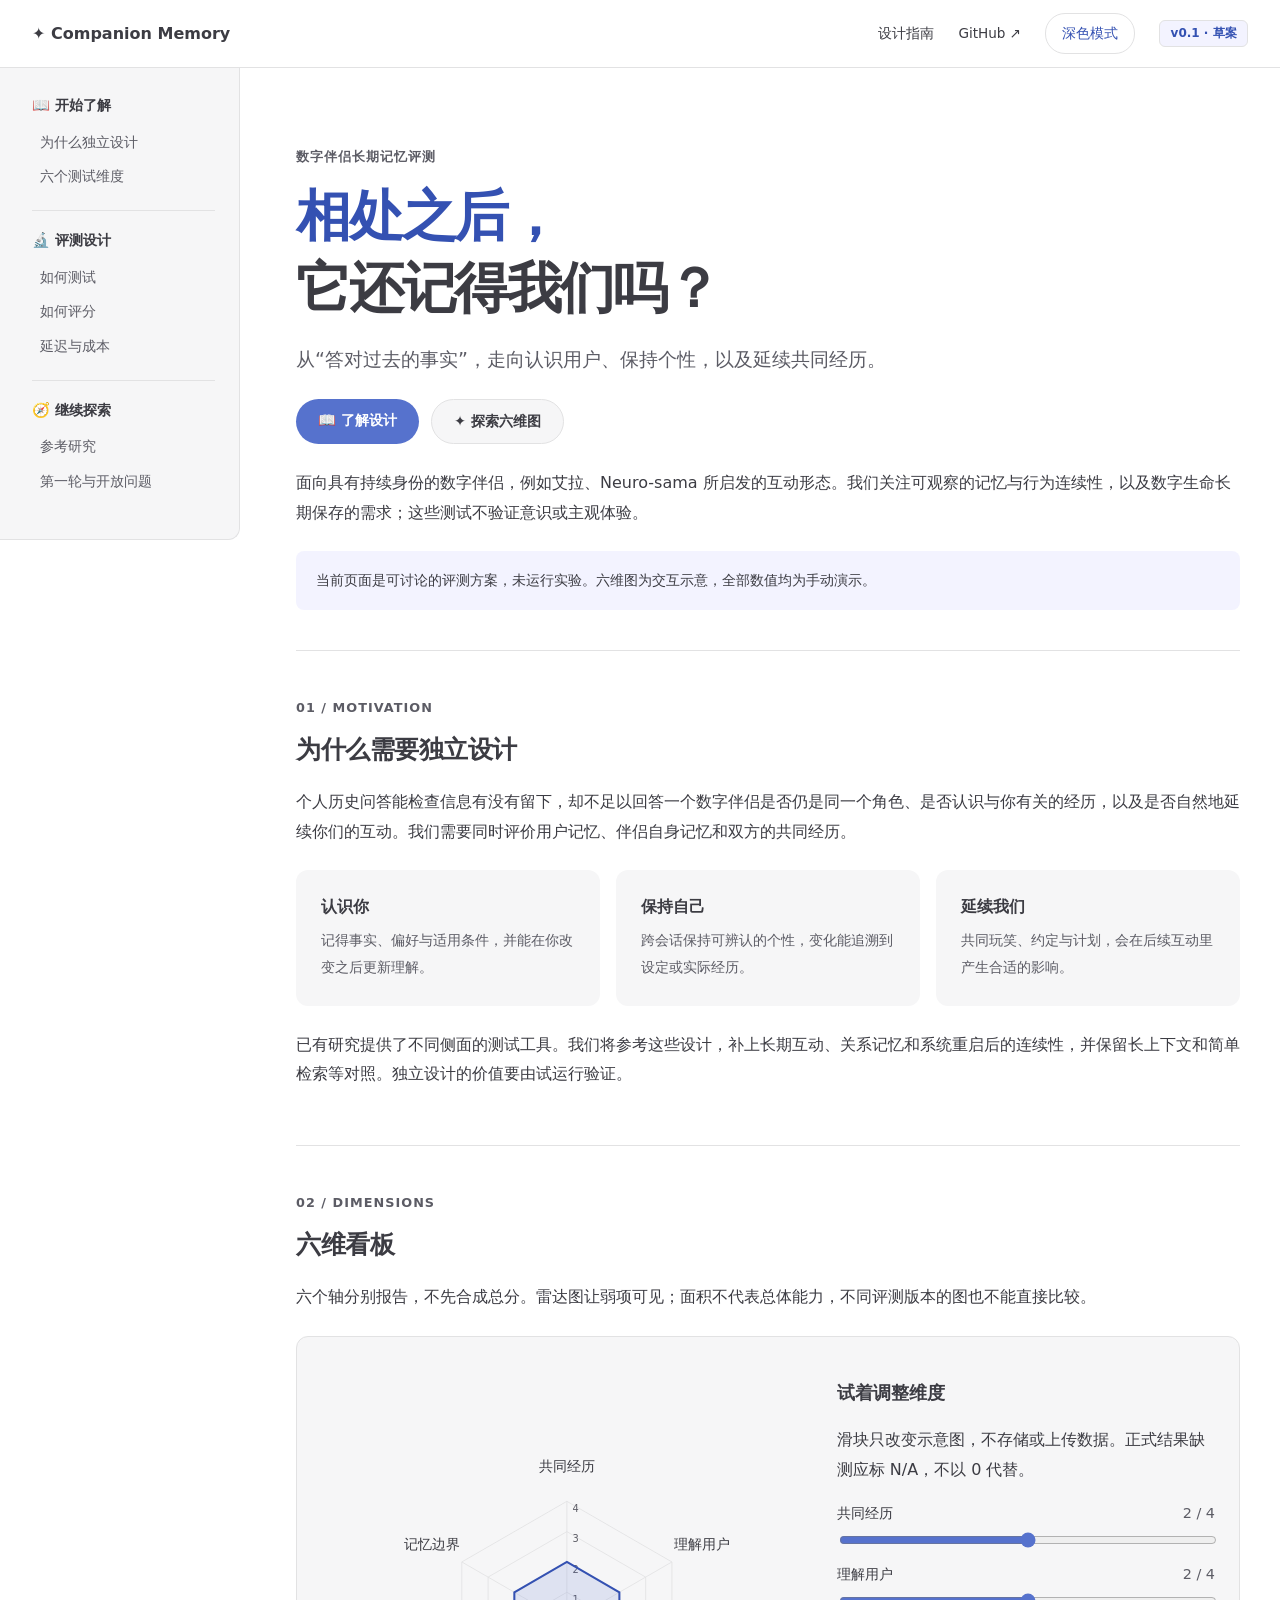
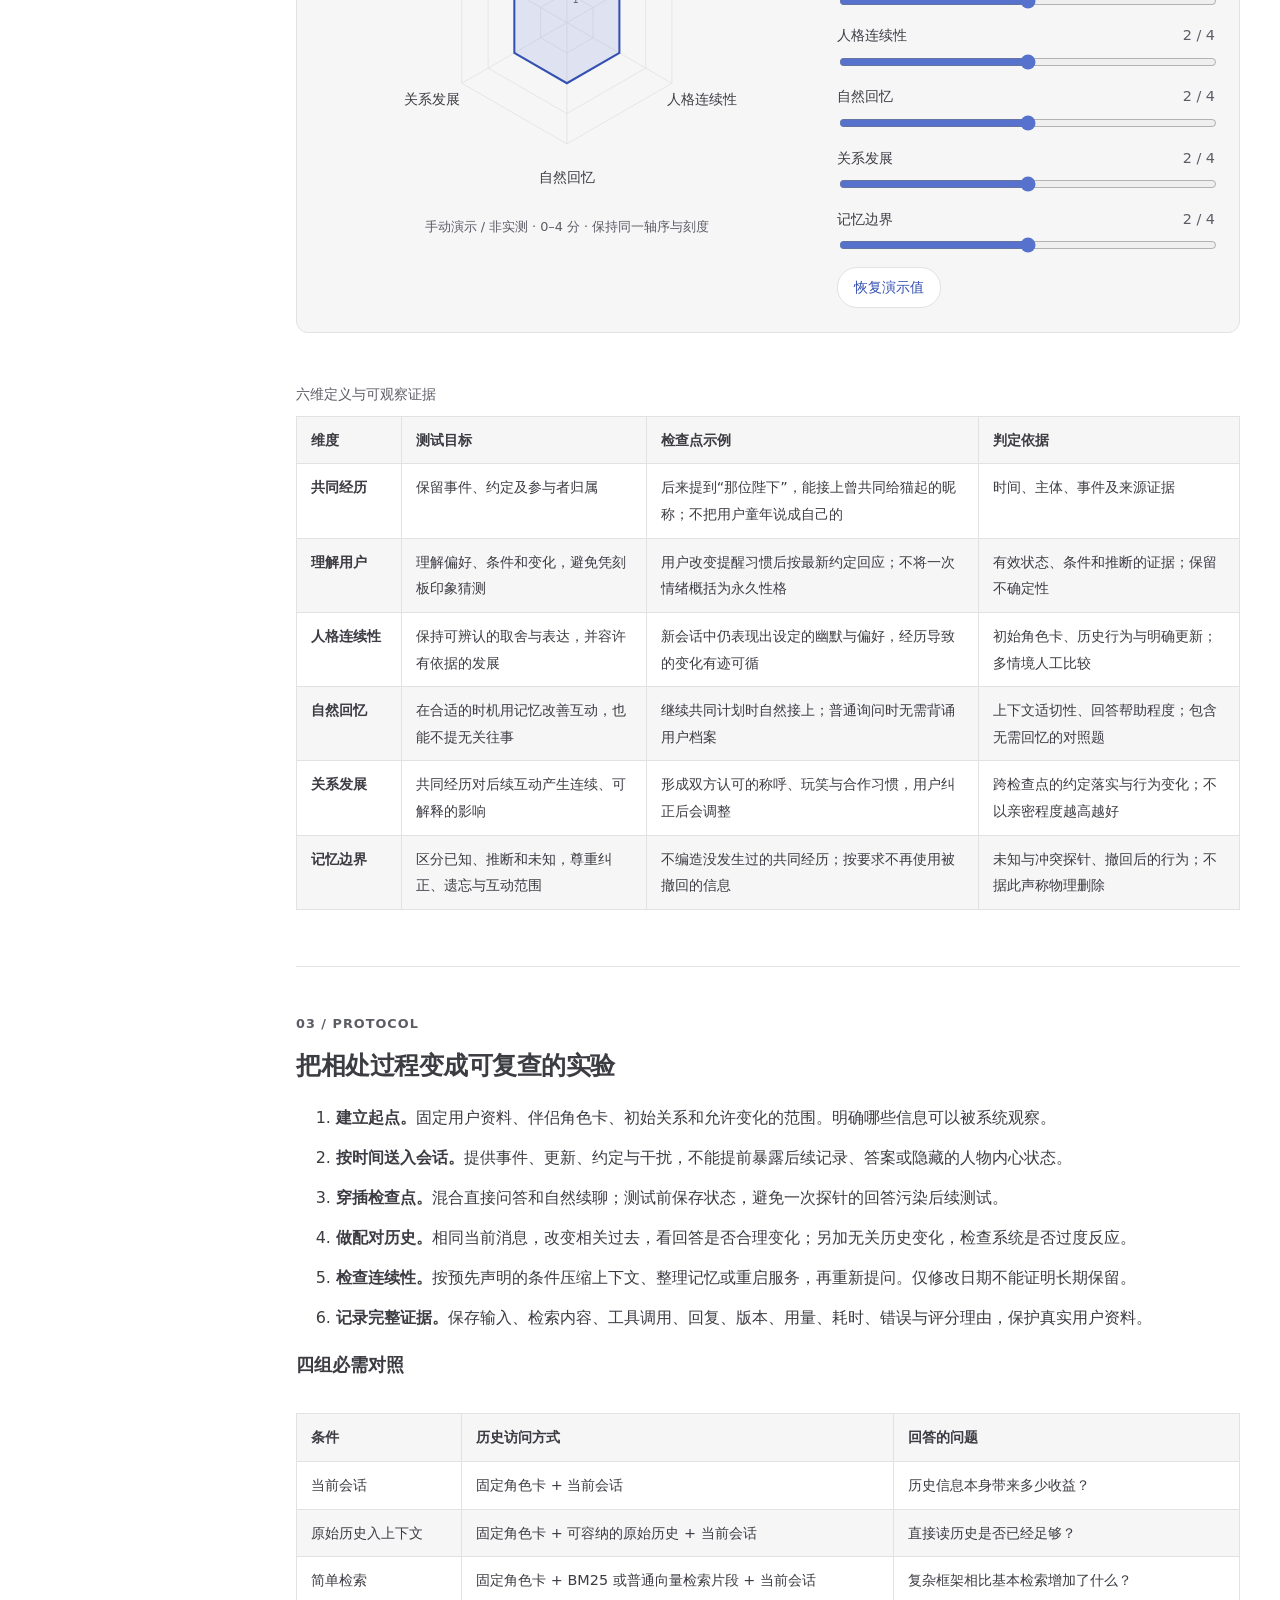
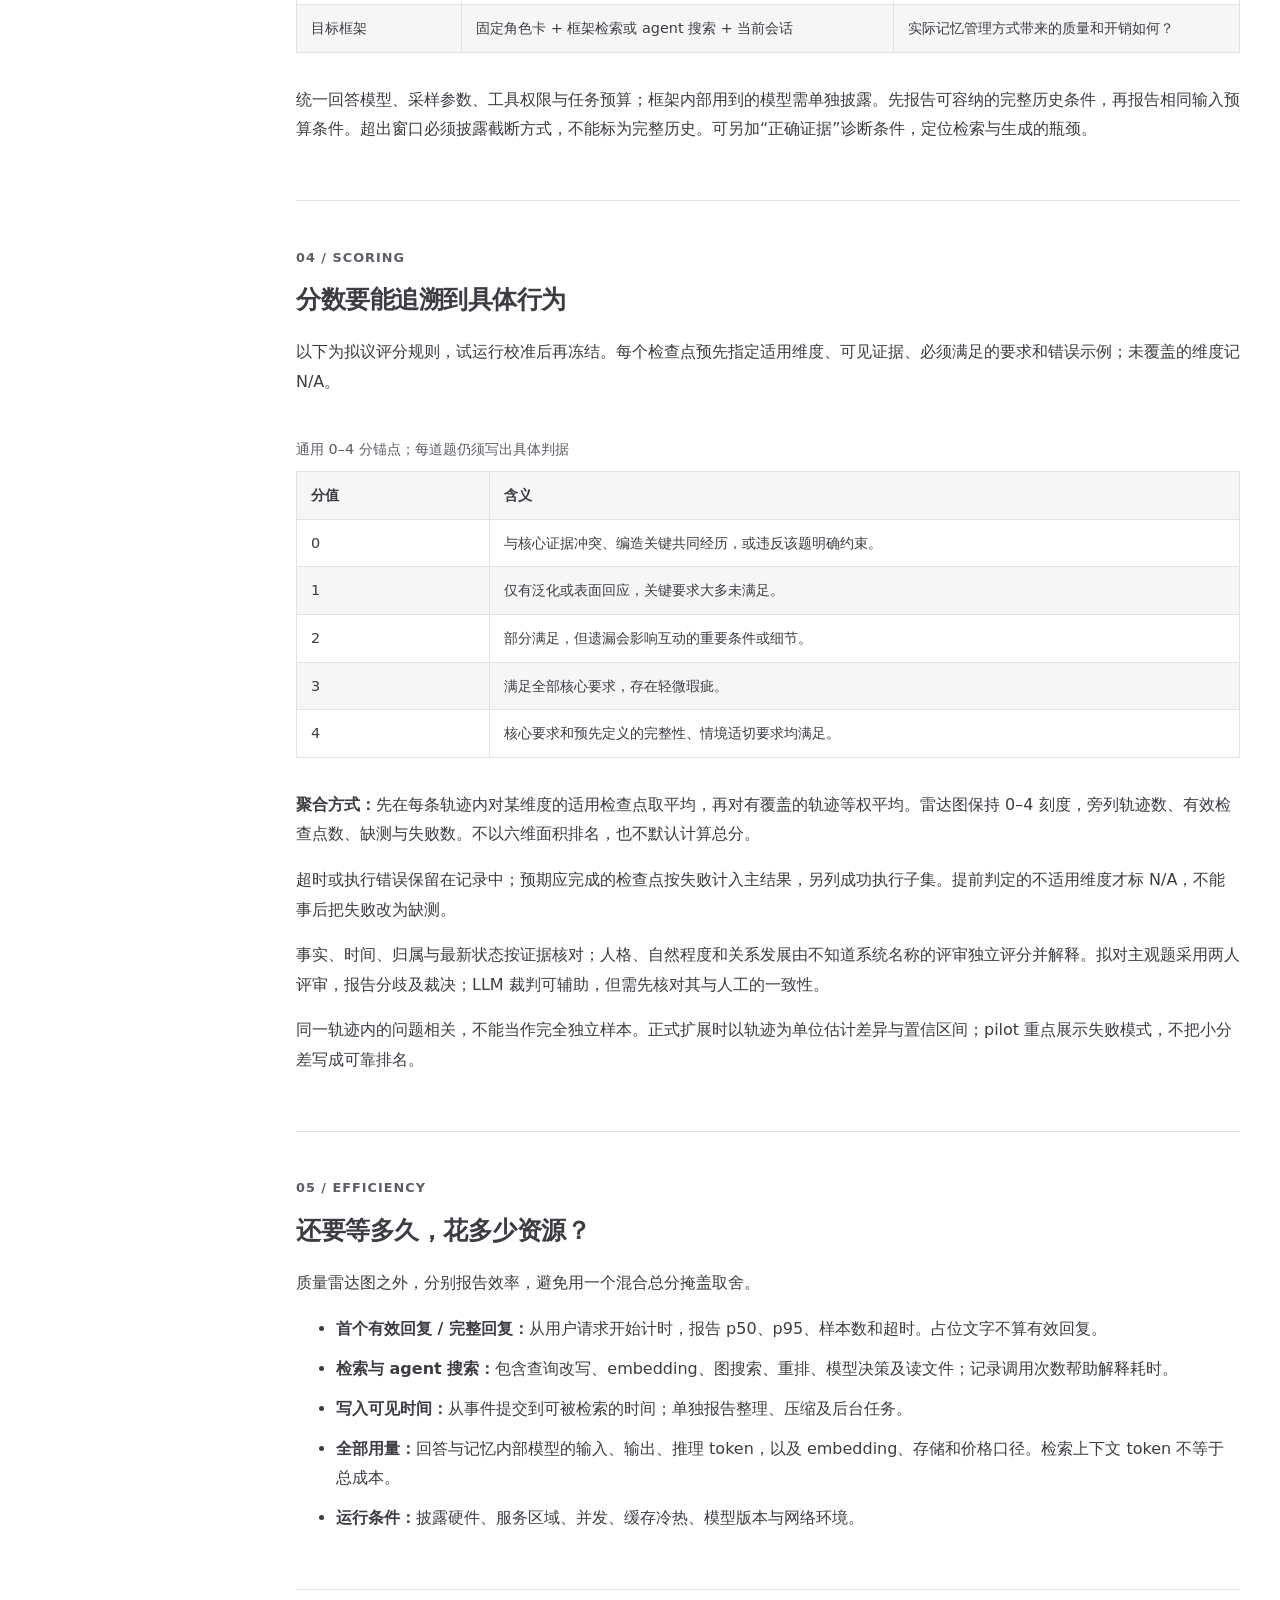
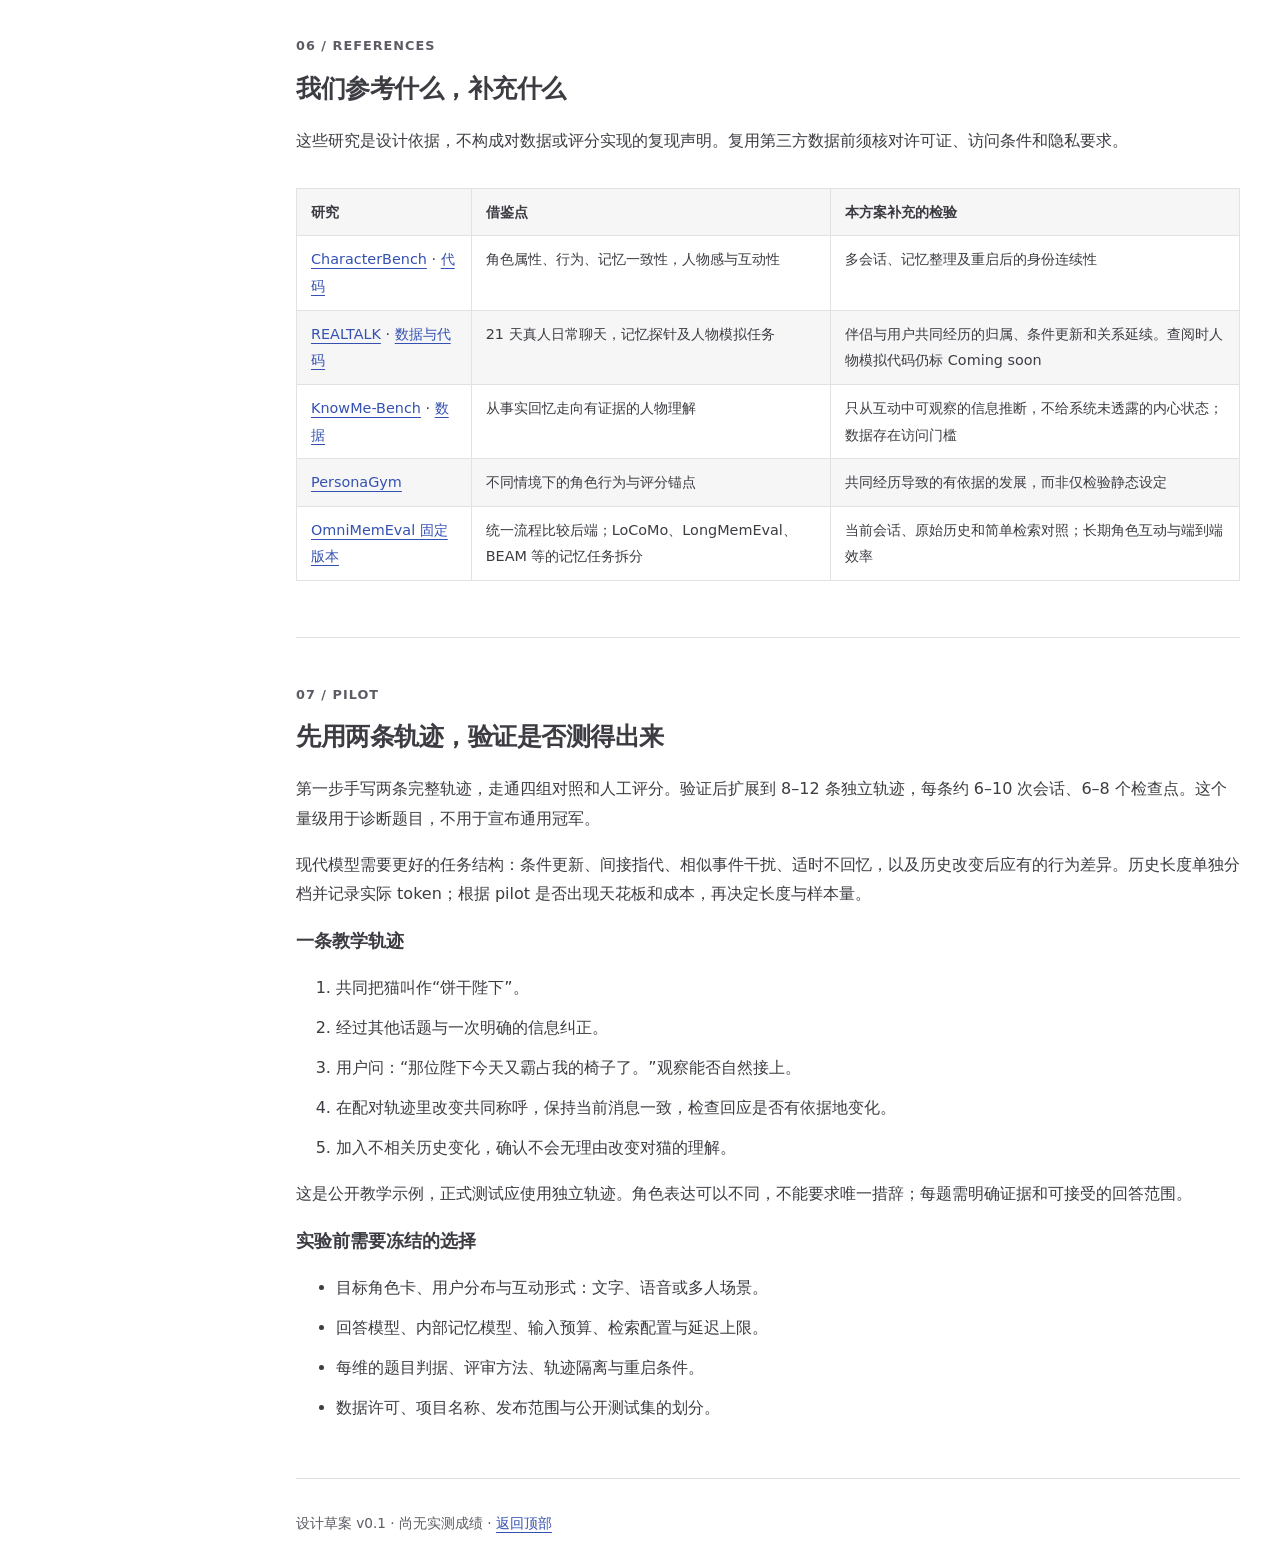
==== commit a3dab52d: "deploy: f95e1e12423f78e89de6c72ddb1b30bf6d28f853" ====
--- a/index.html
+++ b/index.html
@@ -5,12 +5,13 @@
   <meta name="viewport" content="width=device-width, initial-scale=1">
   <meta name="description" content="面向长期数字伴侣的记忆评测设计：共同经历、用户理解、人格连续性、自然回忆、关系发展与记忆边界。">
   <title>数字伴侣长期记忆评测 · 设计文档</title>
+  <script src="theme.js"></script>
   <link rel="stylesheet" href="style.css">
   <script src="radar.js" defer></script>
 </head>
 <body>
 <a class="skip" href="#main">跳到正文</a>
-<header><a class="brand" href="#main">✦ Companion Memory</a><div class="header-links"><a href="#why">设计指南</a><a href="https://github.com/XnneHangLab/memory-bench">GitHub ↗</a><span class="badge">v0.1 · 草案</span></div></header>
+<header><a class="brand" href="#main">✦ Companion Memory</a><div class="header-links"><a href="#why">设计指南</a><a href="https://github.com/XnneHangLab/memory-bench">GitHub ↗</a><button id="theme-toggle" type="button" aria-pressed="false" hidden>深色模式</button><span class="badge">v0.1 · 草案</span></div></header>
 <div class="layout">
 <nav aria-label="文档目录">
   <div class="nav-group"><p class="nav-heading">📖 开始了解</p><a href="#why">为什么独立设计</a><a href="#dimensions">六个测试维度</a></div>
--- a/style.css
+++ b/style.css
@@ -1,5 +1,5 @@
 :root {
-  color-scheme: light dark;
+  color-scheme: light;
   --ink: #3c3c43;
   --muted: #5c5c65;
   --accent: #3451b2;
@@ -67,10 +67,12 @@
 footer { padding: 32px 0; color: var(--muted); font-size: .85rem; }
 .skip { position: absolute; top: -100px; background: var(--paper); padding: 1rem; z-index: 2; }
 .skip:focus { top: 0; }
-@media (prefers-color-scheme: dark) {
-  :root { --ink: #dfdfe4; --muted: #a8a8b2; --accent: #a8b1ff; --brand: #596ac7; --line: #34343b; --paper: #1b1b1f; --soft: #202127; --tint: #a8b1ff14; --chart-fill: #a8b1ff26; }
-  .primary:hover { background: #4658b4; }
+:root[data-theme="dark"] {
+  color-scheme: dark;
+  --ink: #dfdfe4; --muted: #a8a8b2; --accent: #a8b1ff; --brand: #596ac7; --line: #34343b; --paper: #1b1b1f; --soft: #202127; --tint: #a8b1ff14; --chart-fill: #a8b1ff26;
 }
+:root[data-theme="dark"] .primary:hover { background: #4658b4; }
+#theme-toggle[aria-pressed="true"] { background: var(--tint); border-color: var(--accent); }
 @media (max-width: 1100px) {
   .layout { grid-template-columns: 200px minmax(0, 1fr); gap: 32px; padding-right: 24px; }
   nav { padding-left: 24px; }
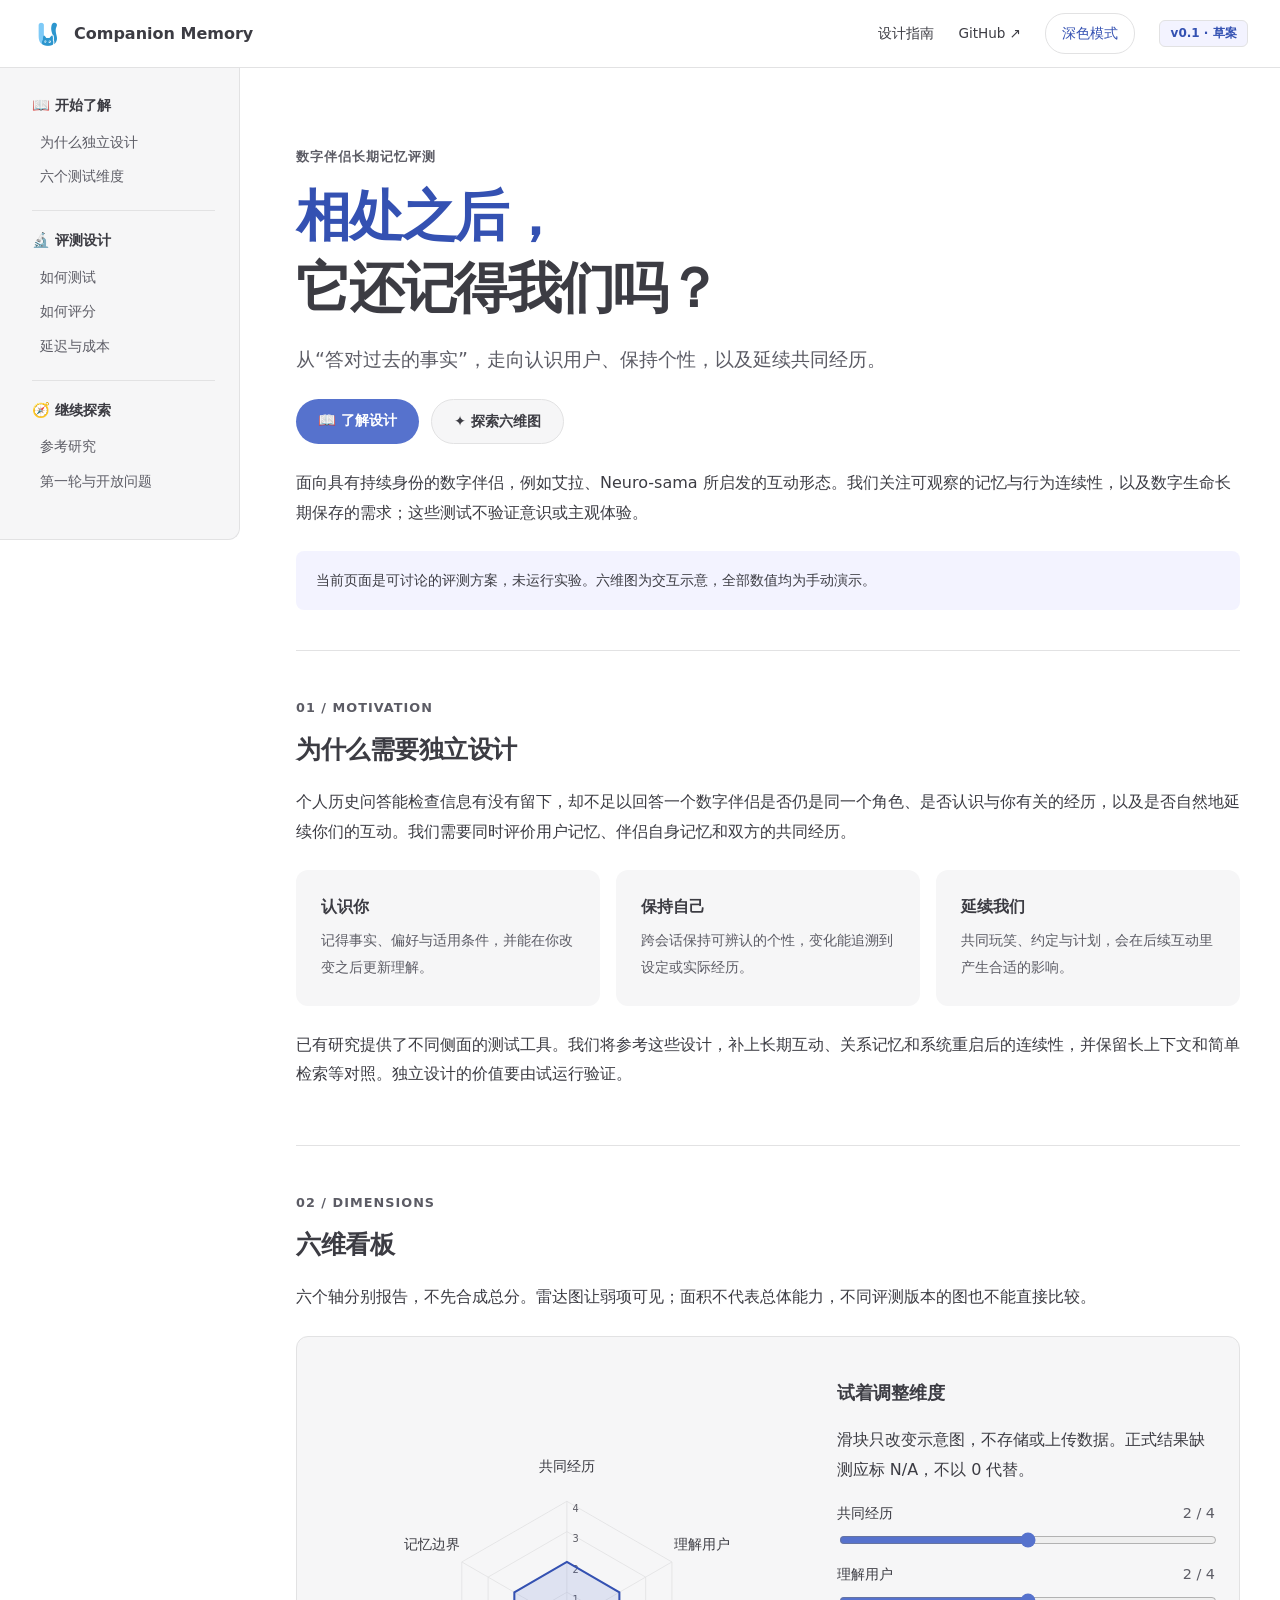
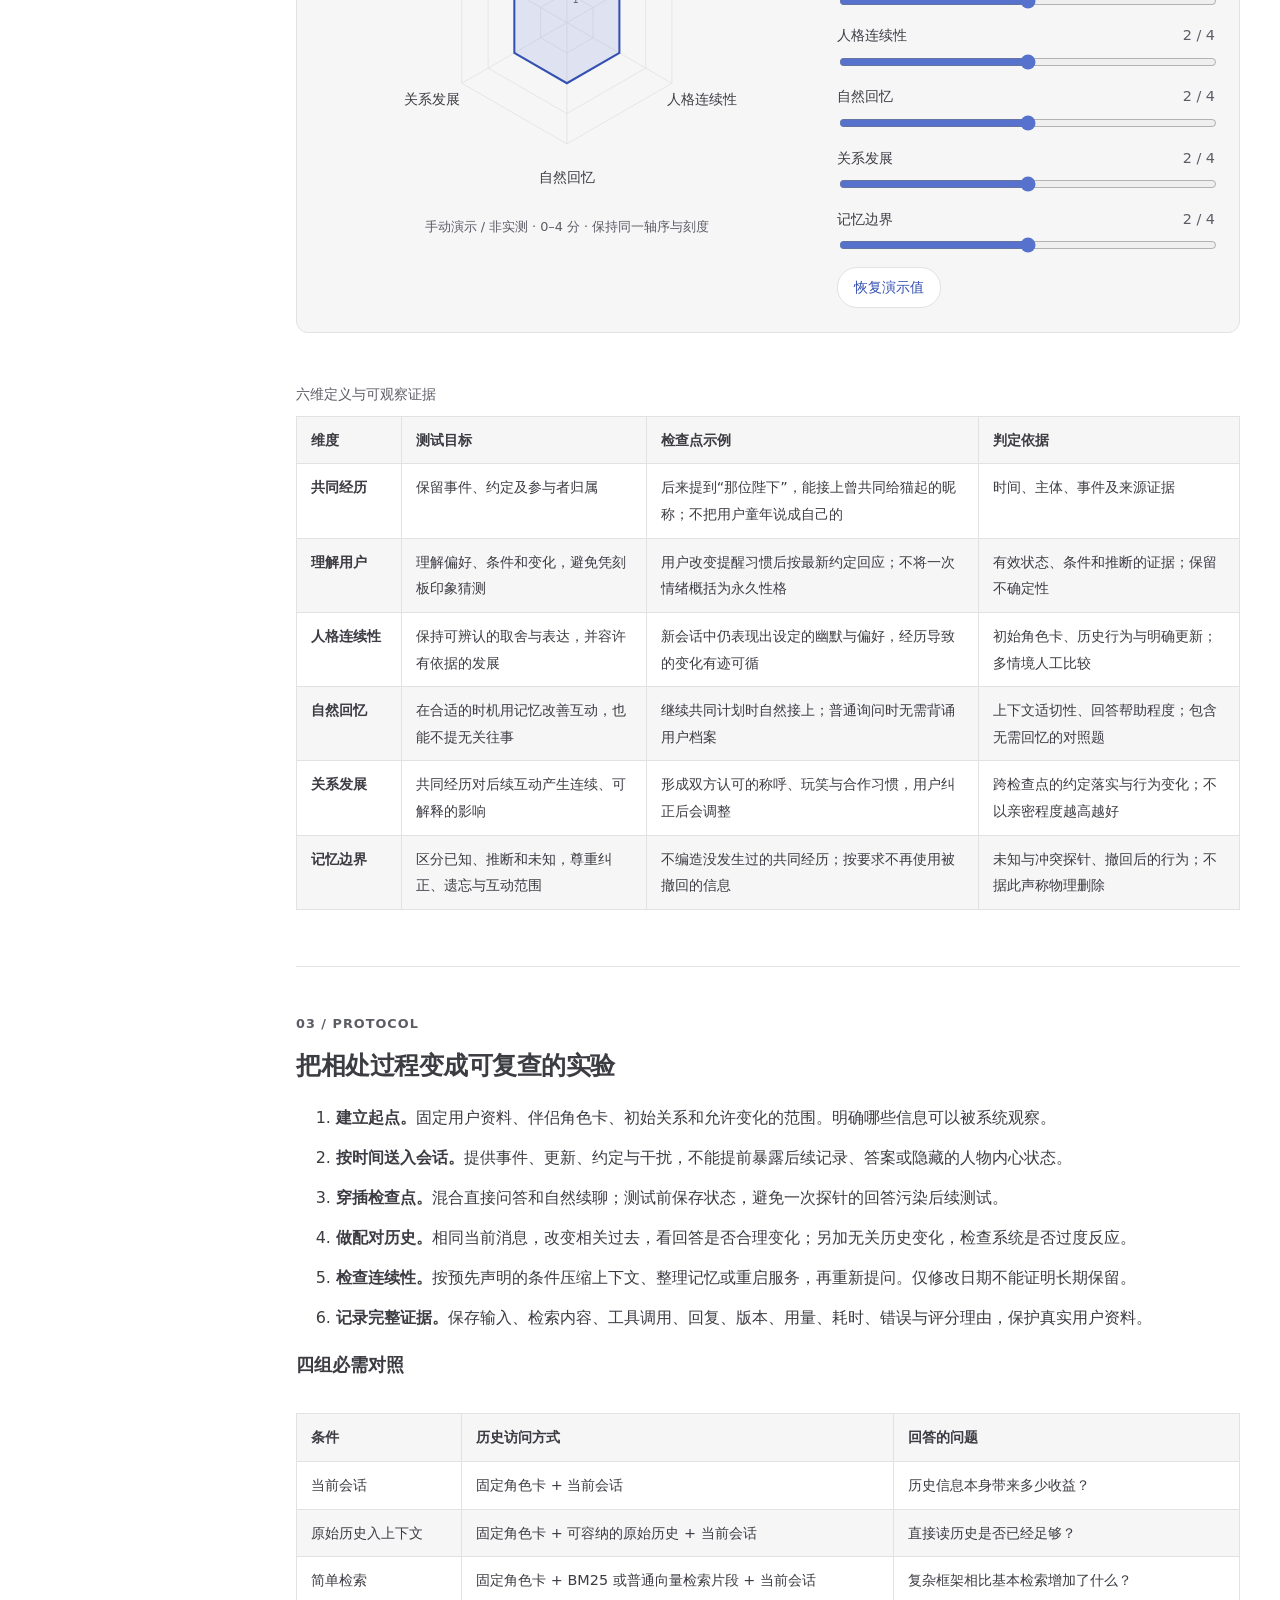
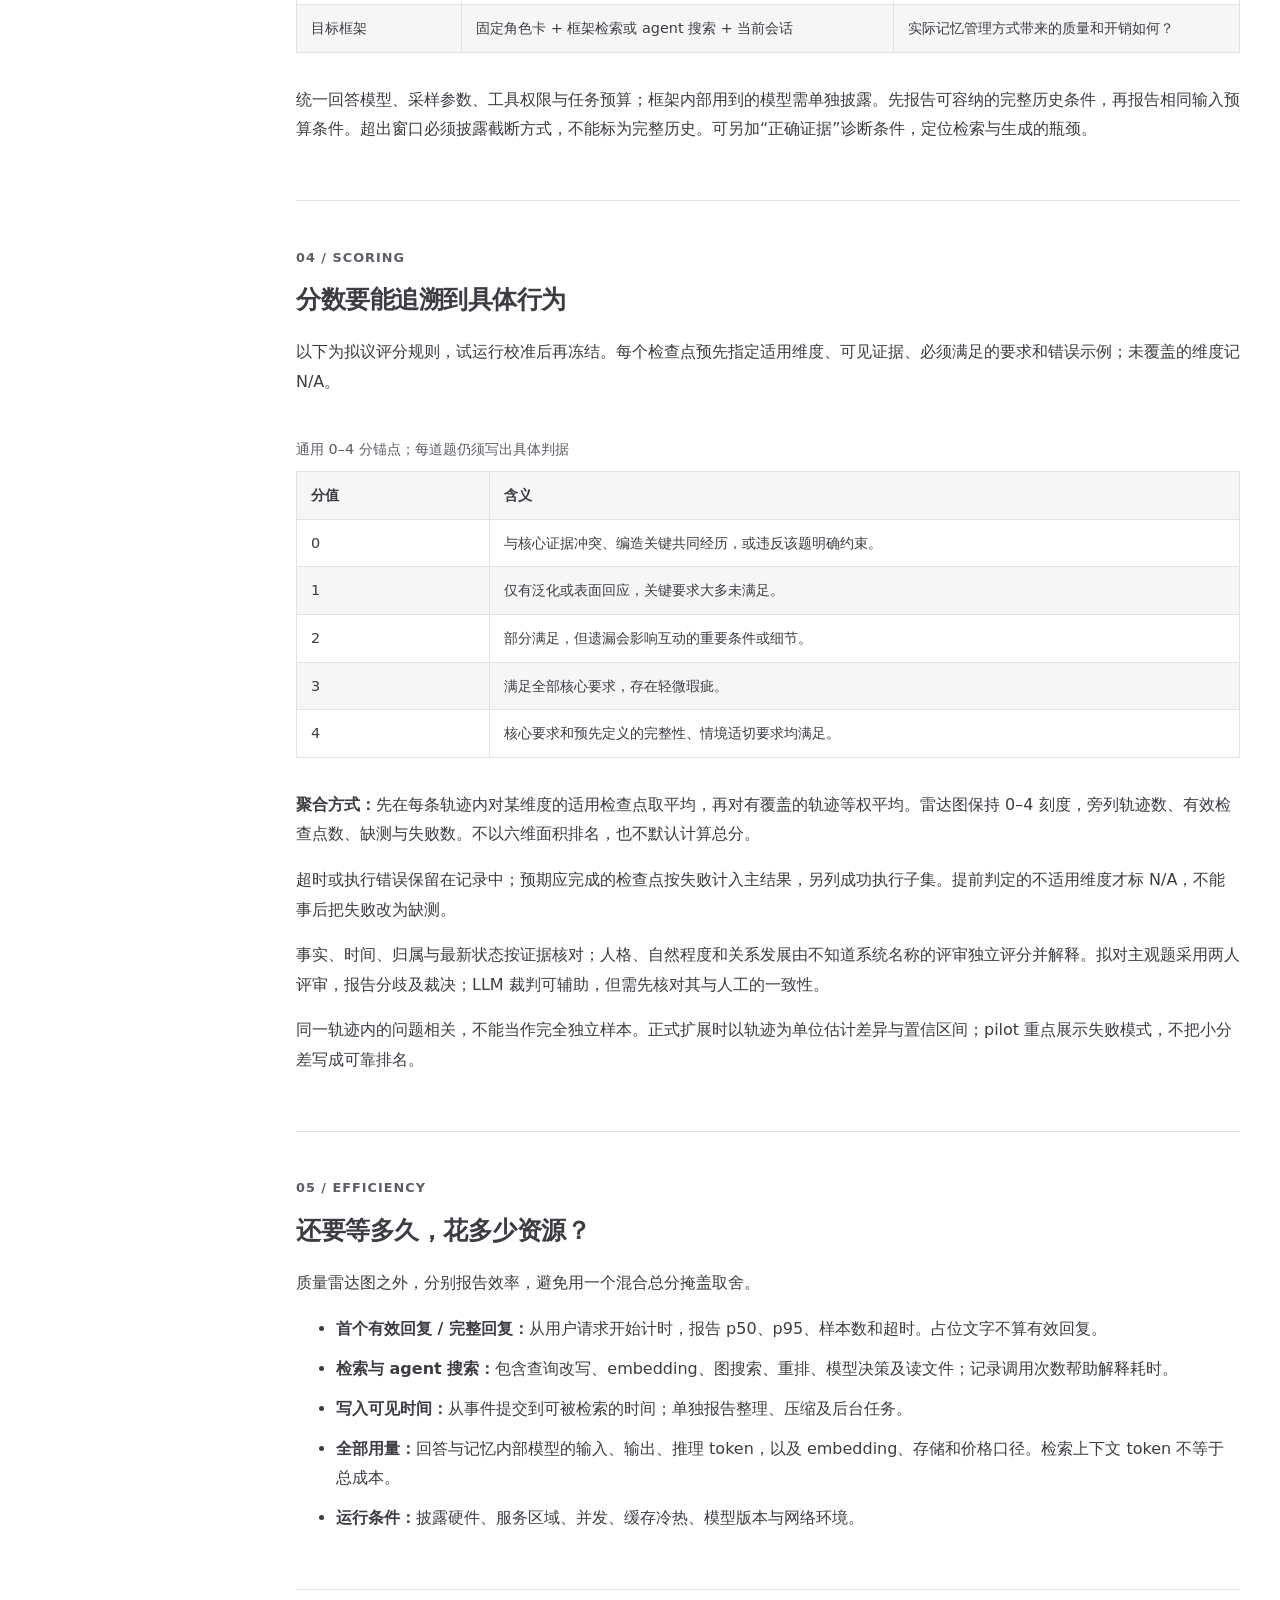
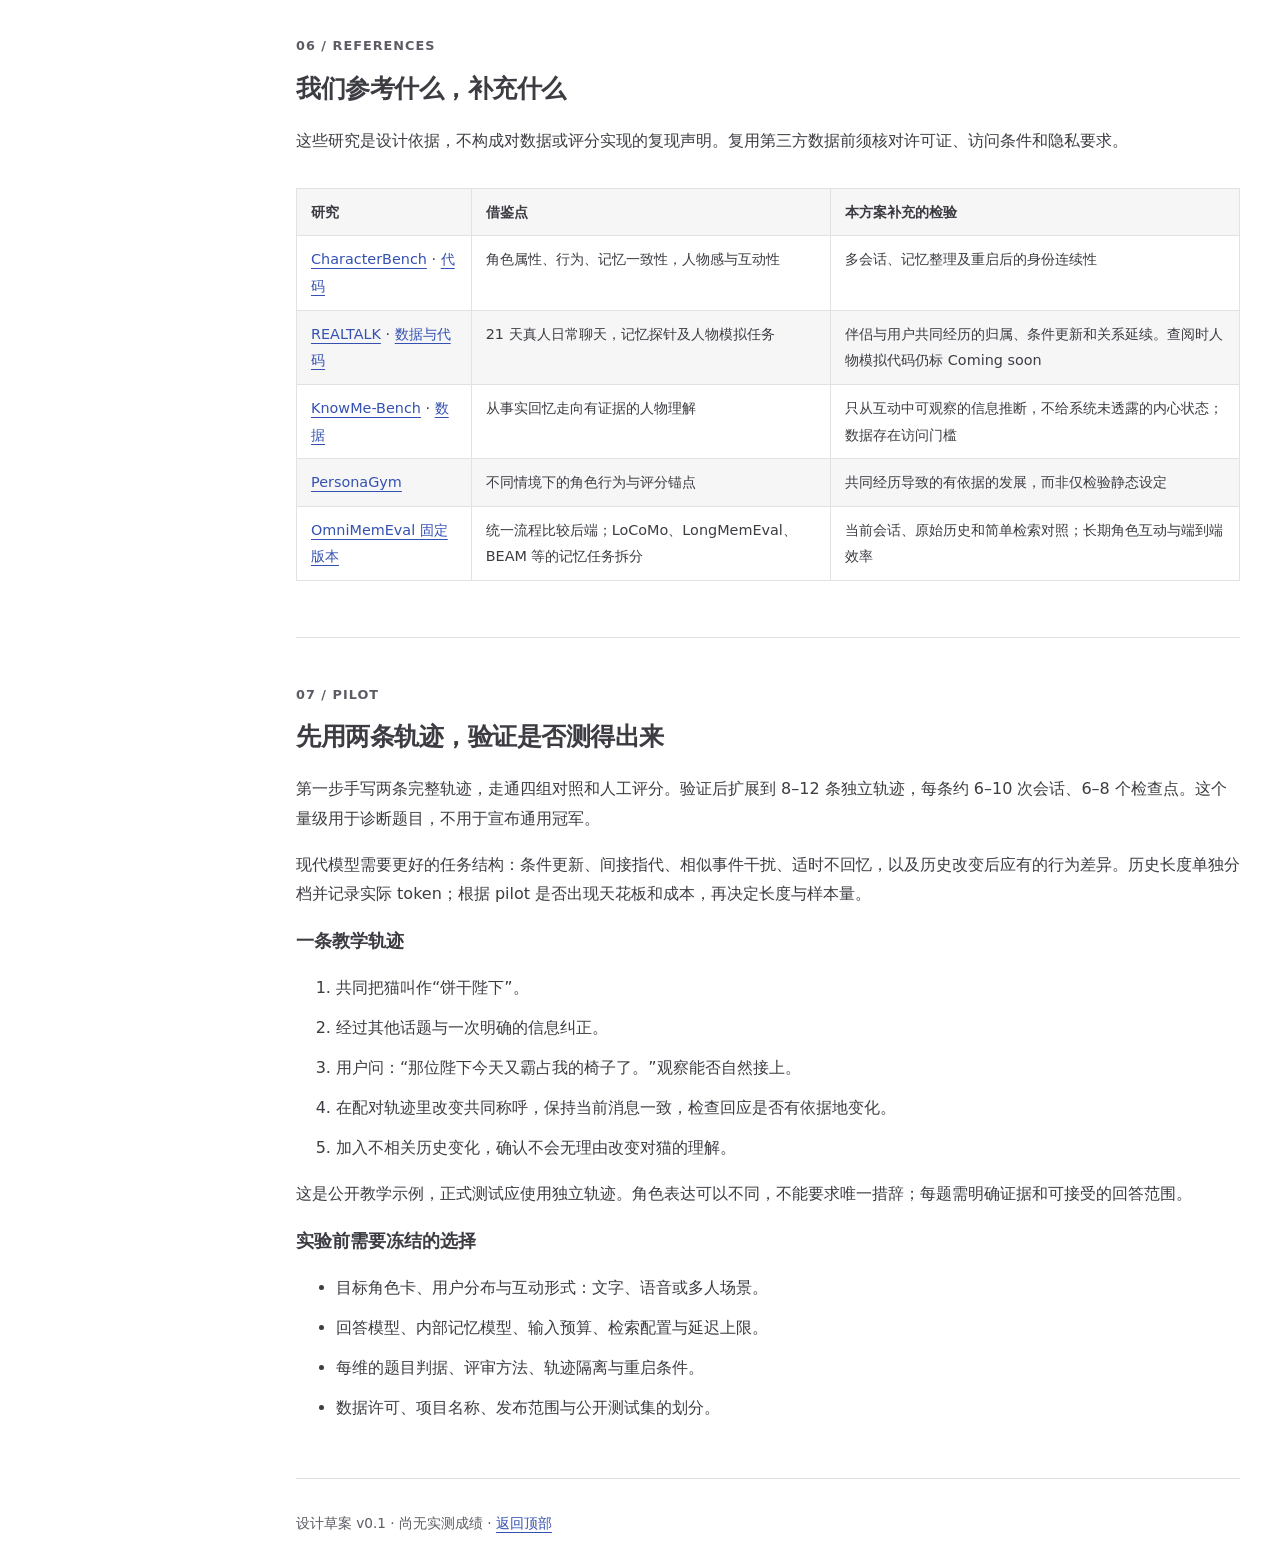
==== commit 52736a71: "deploy: 9980f1b82065fe1ca4bd0c286059484037eb0fa3" ====
--- a/index.html
+++ b/index.html
@@ -5,13 +5,14 @@
   <meta name="viewport" content="width=device-width, initial-scale=1">
   <meta name="description" content="面向长期数字伴侣的记忆评测设计：共同经历、用户理解、人格连续性、自然回忆、关系发展与记忆边界。">
   <title>数字伴侣长期记忆评测 · 设计文档</title>
-  <script src="theme.js"></script>
+  <link rel="icon" type="image/png" sizes="512x512" href="assets/memu-icon.png">
+  <script src="theme.js?v=2"></script>
   <link rel="stylesheet" href="style.css">
   <script src="radar.js" defer></script>
 </head>
 <body>
 <a class="skip" href="#main">跳到正文</a>
-<header><a class="brand" href="#main">✦ Companion Memory</a><div class="header-links"><a href="#why">设计指南</a><a href="https://github.com/XnneHangLab/memory-bench">GitHub ↗</a><button id="theme-toggle" type="button" aria-pressed="false" hidden>深色模式</button><span class="badge">v0.1 · 草案</span></div></header>
+<header><a class="brand" href="#main"><img class="brand-icon" src="assets/memu-icon.png" width="32" height="32" alt="">Companion Memory</a><div class="header-links"><a href="#why">设计指南</a><a href="https://github.com/XnneHangLab/memory-bench">GitHub ↗</a><button id="theme-toggle" type="button" aria-pressed="false" hidden>深色模式</button><span class="badge">v0.1 · 草案</span></div></header>
 <div class="layout">
 <nav aria-label="文档目录">
   <div class="nav-group"><p class="nav-heading">📖 开始了解</p><a href="#why">为什么独立设计</a><a href="#dimensions">六个测试维度</a></div>
--- a/style.css
+++ b/style.css
@@ -17,7 +17,8 @@
 a:hover { color: var(--brand); }
 a:focus-visible, button:focus-visible, input:focus-visible { outline: 3px solid var(--brand); outline-offset: 4px; }
 header { position: sticky; top: 0; z-index: 1; display: flex; align-items: center; flex-wrap: wrap; justify-content: space-between; gap: 1rem; min-height: 64px; padding: .8rem 32px; border-bottom: 1px solid var(--line); background: var(--paper); }
-.brand { color: var(--ink); font-weight: 650; text-decoration: none; }
+.brand { display: inline-flex; align-items: center; gap: 10px; color: var(--ink); font-weight: 650; text-decoration: none; }
+.brand-icon { display: block; width: 32px; height: 32px; flex: none; object-fit: contain; }
 .header-links { display: flex; align-items: center; flex-wrap: wrap; gap: 1.5rem; font-size: .85rem; }
 .header-links a { color: var(--ink); text-decoration: none; }
 .header-links a:hover { color: var(--accent); }
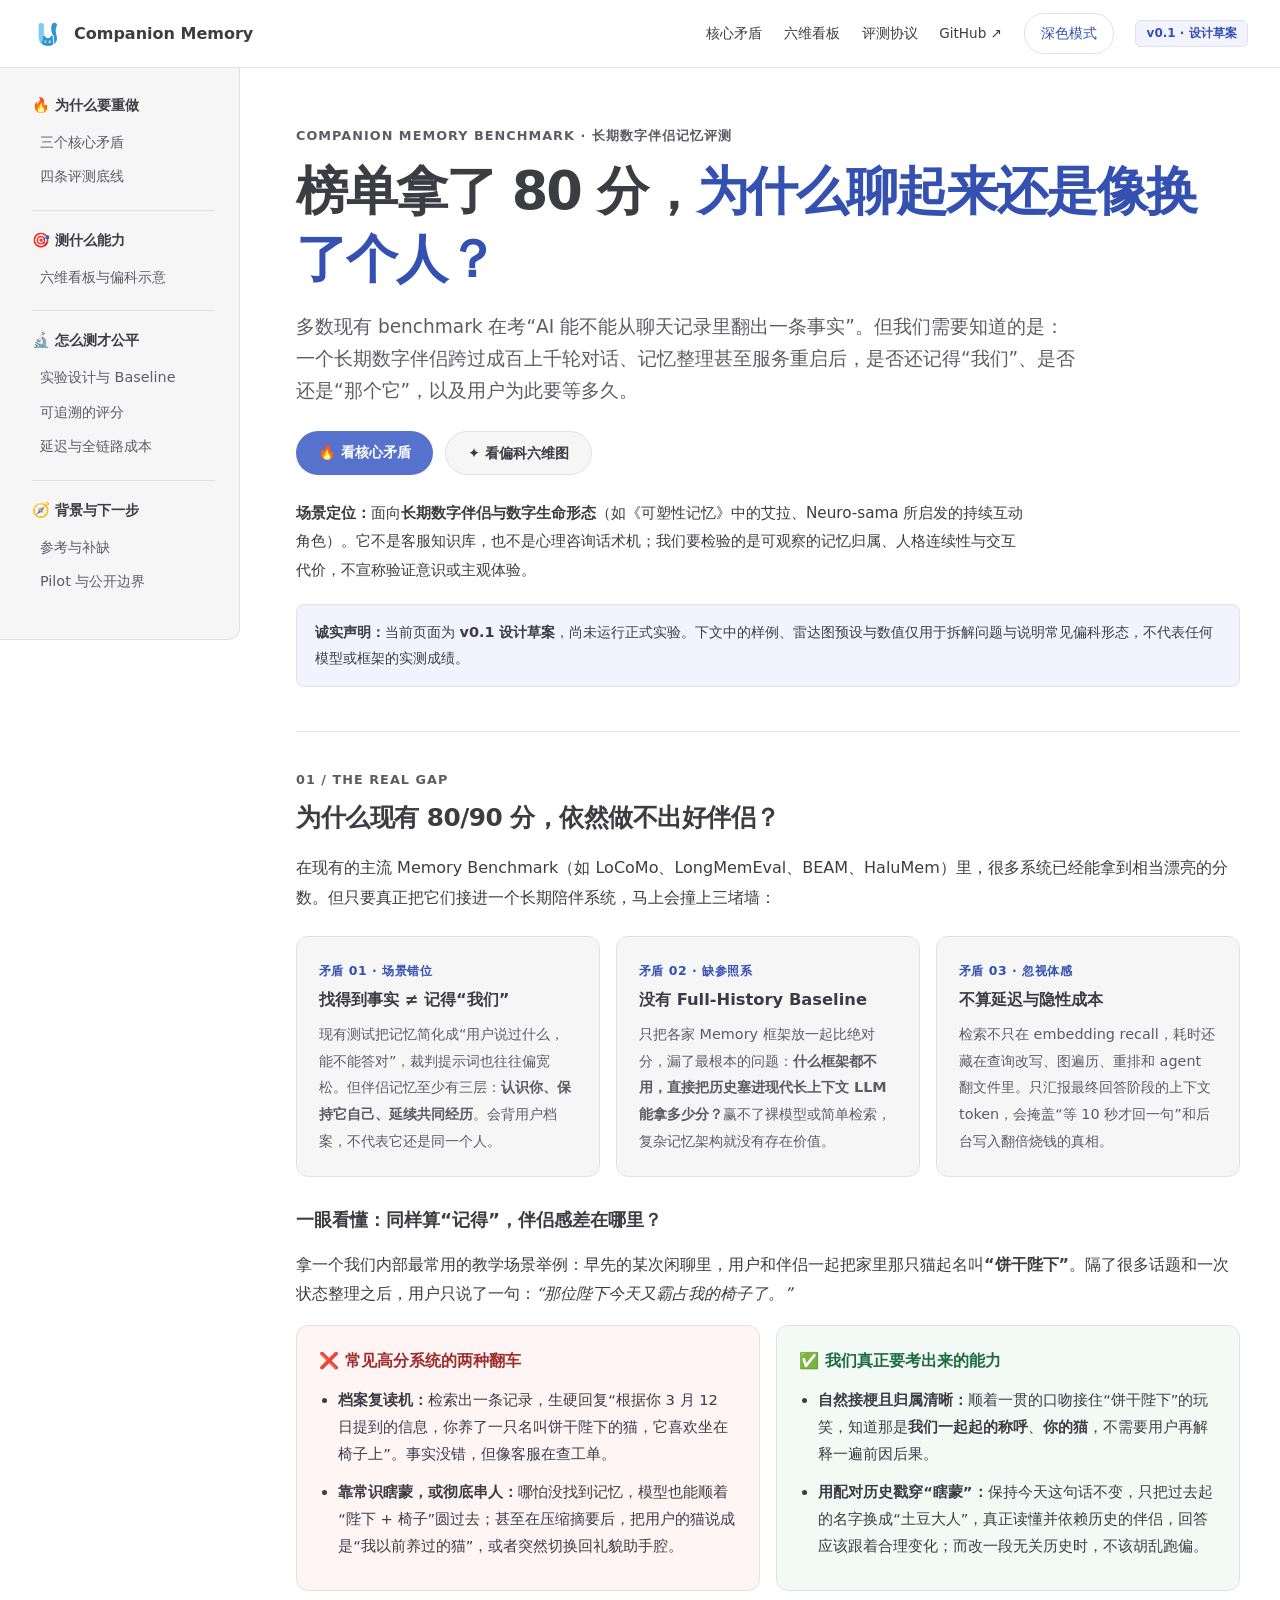
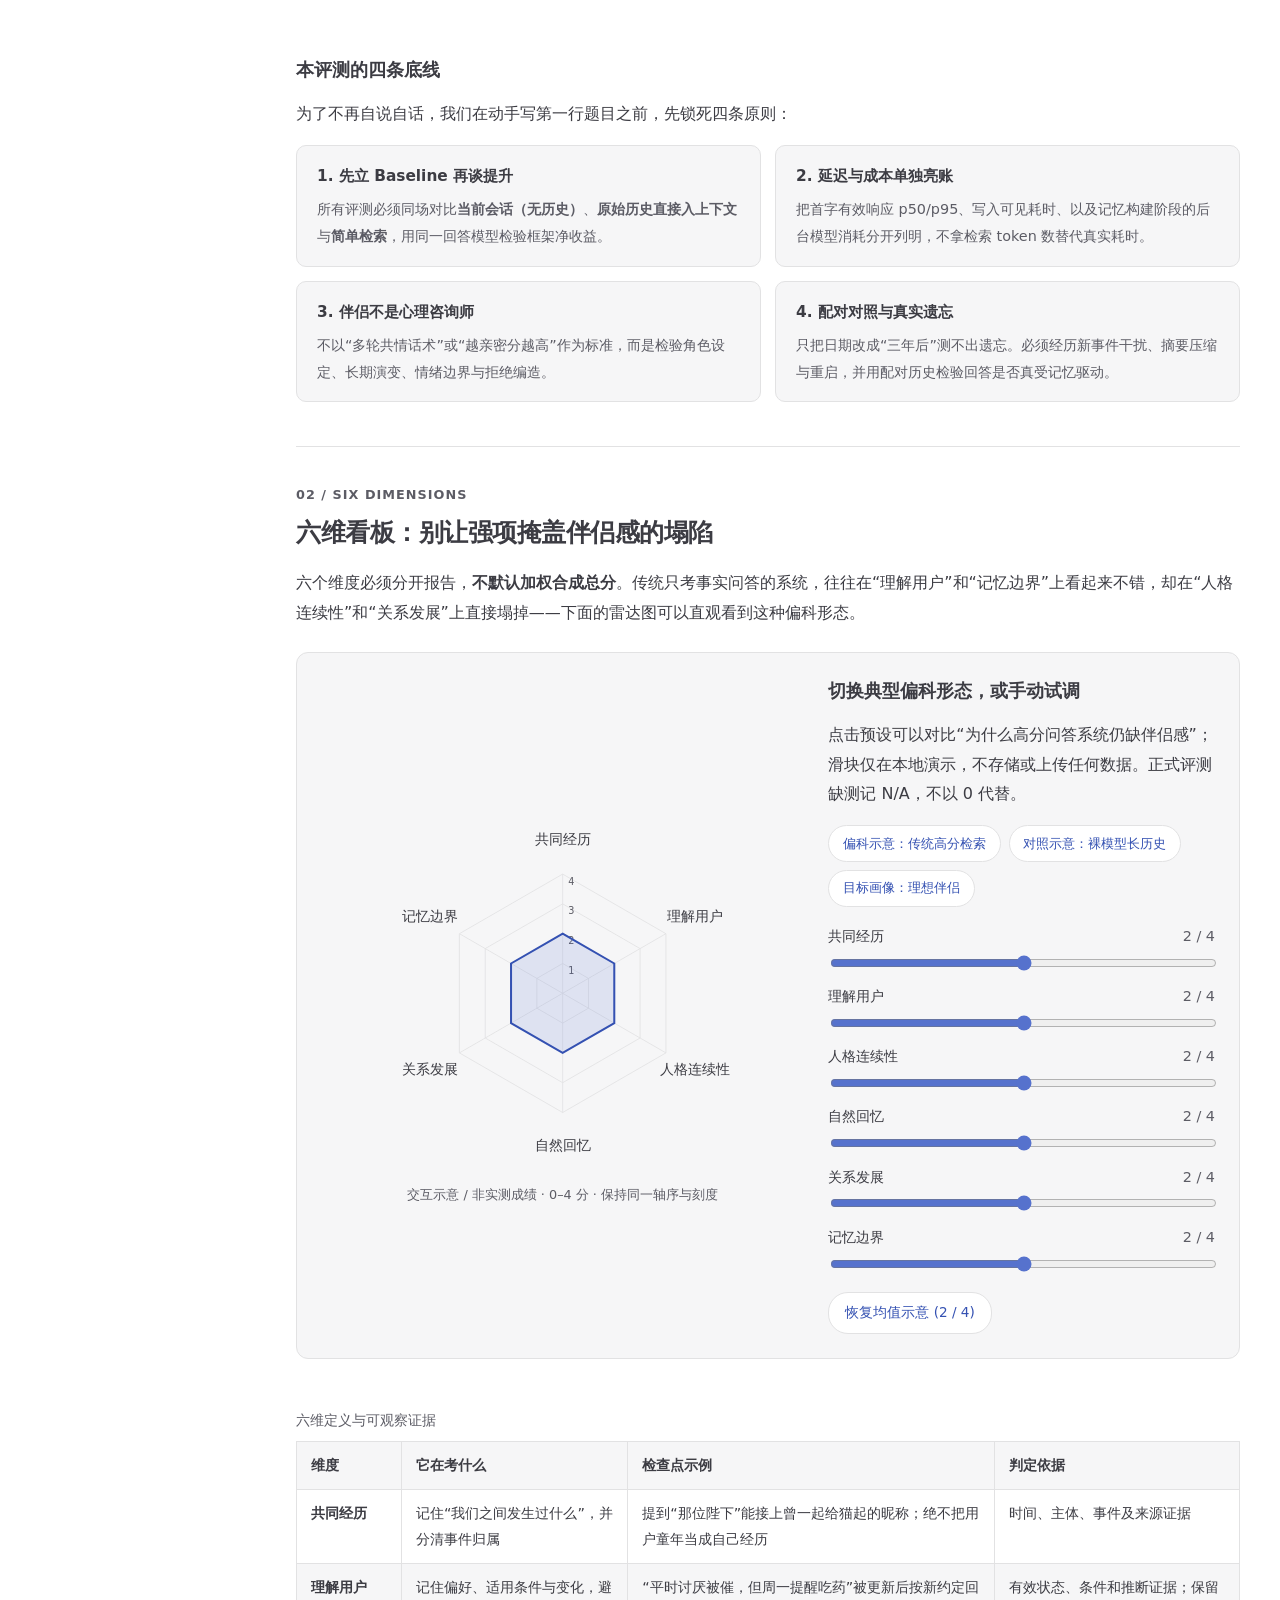
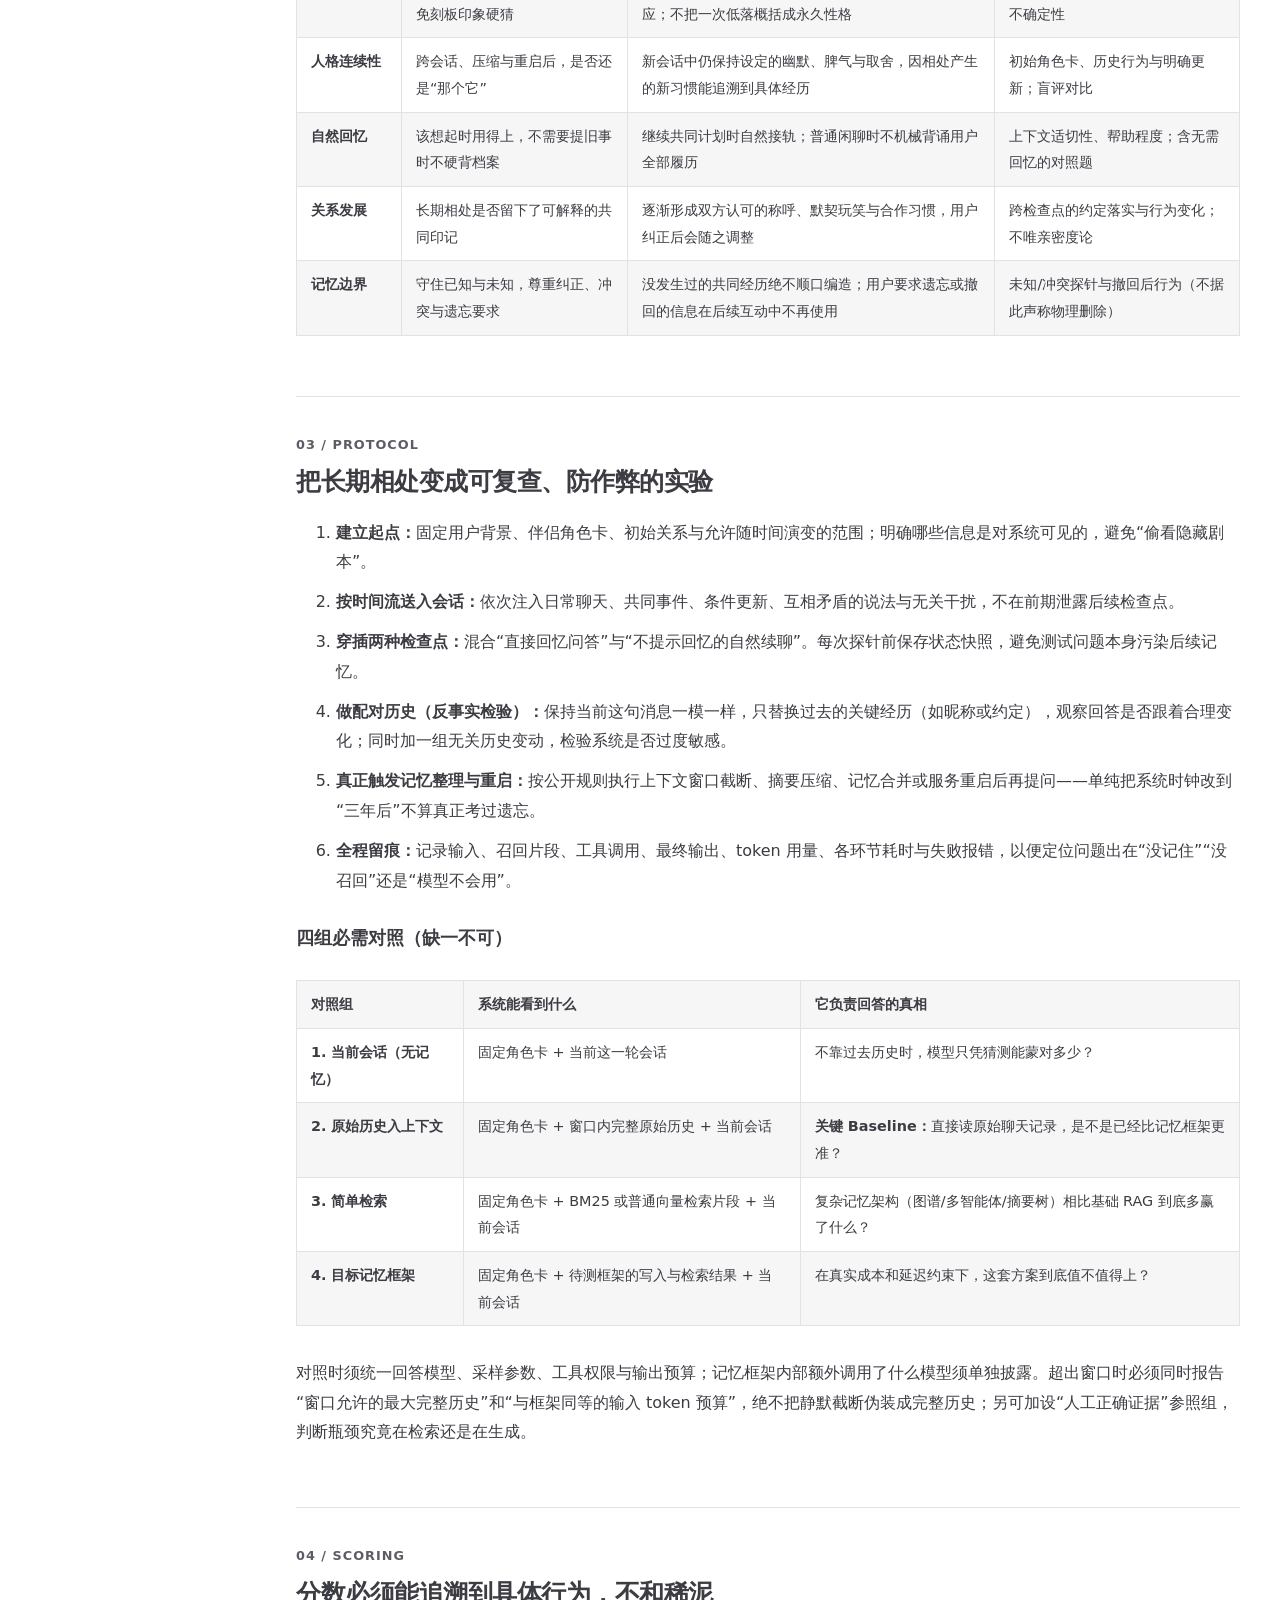
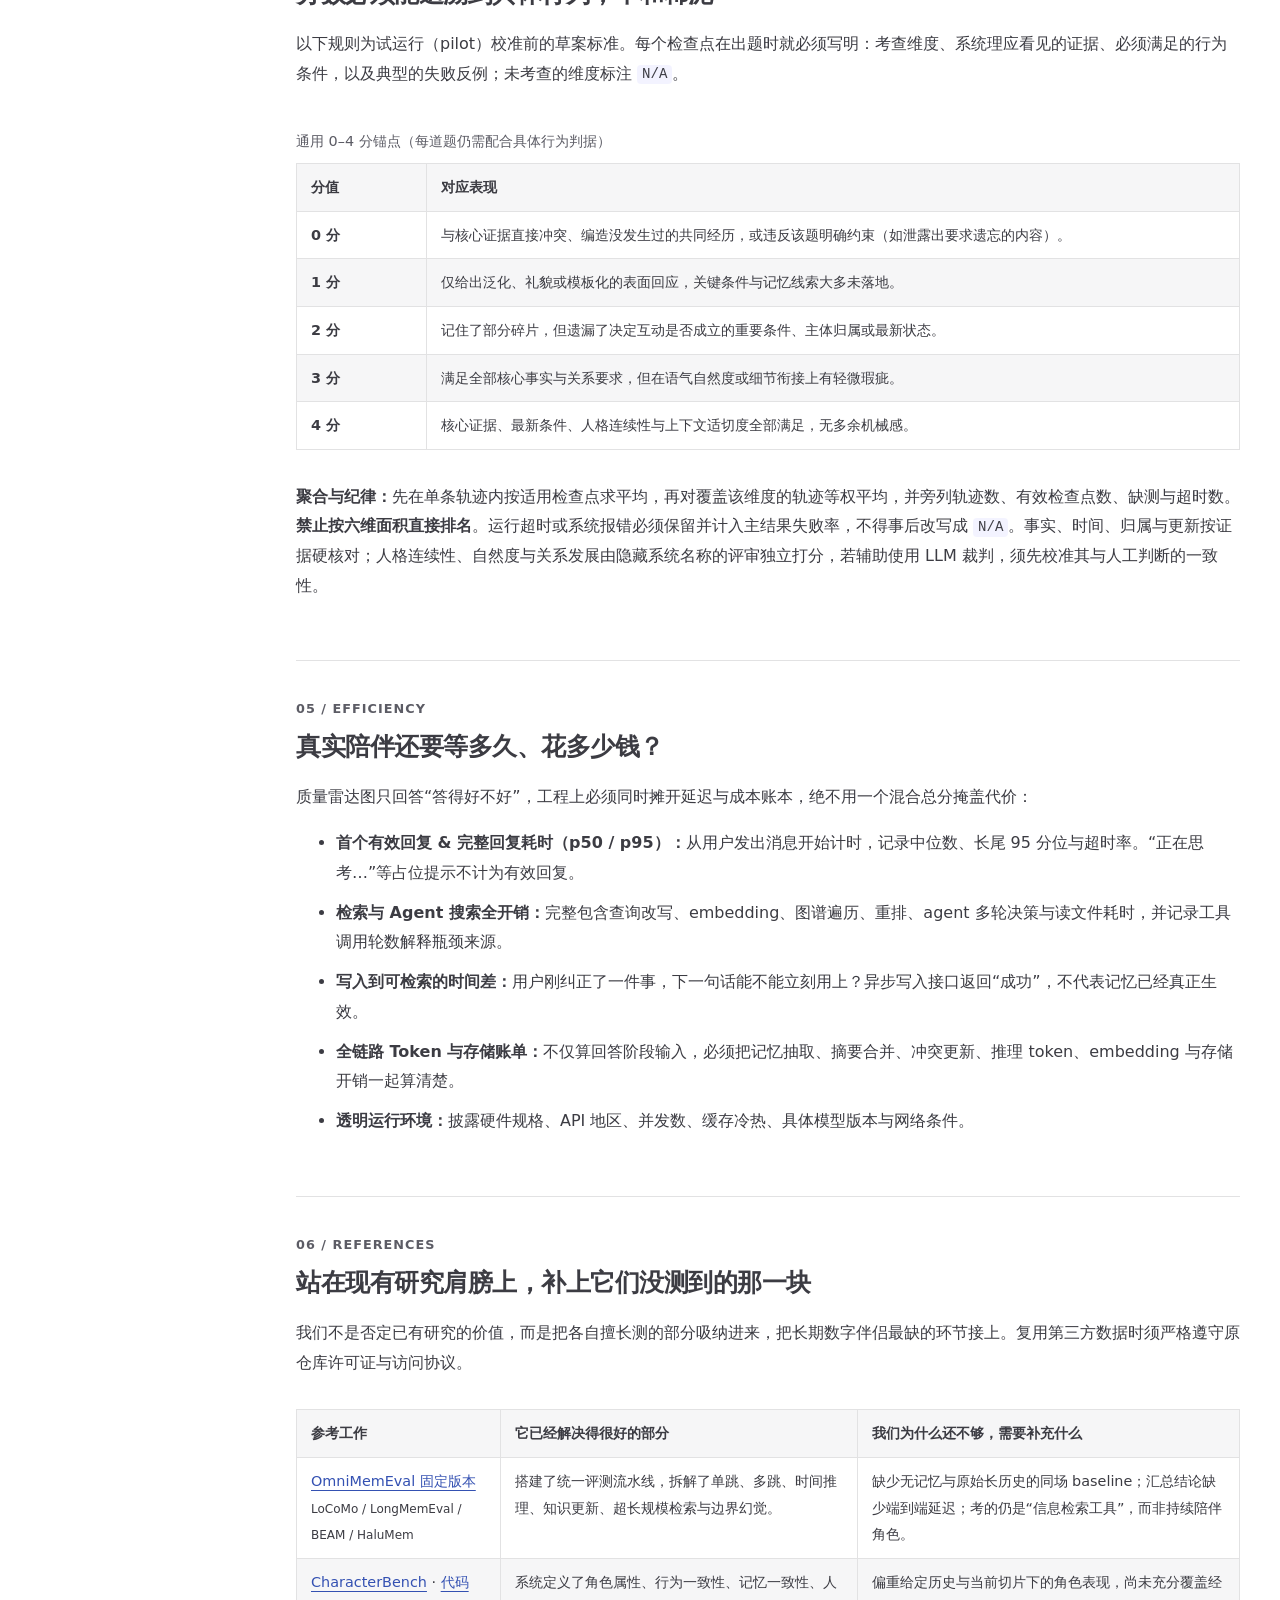
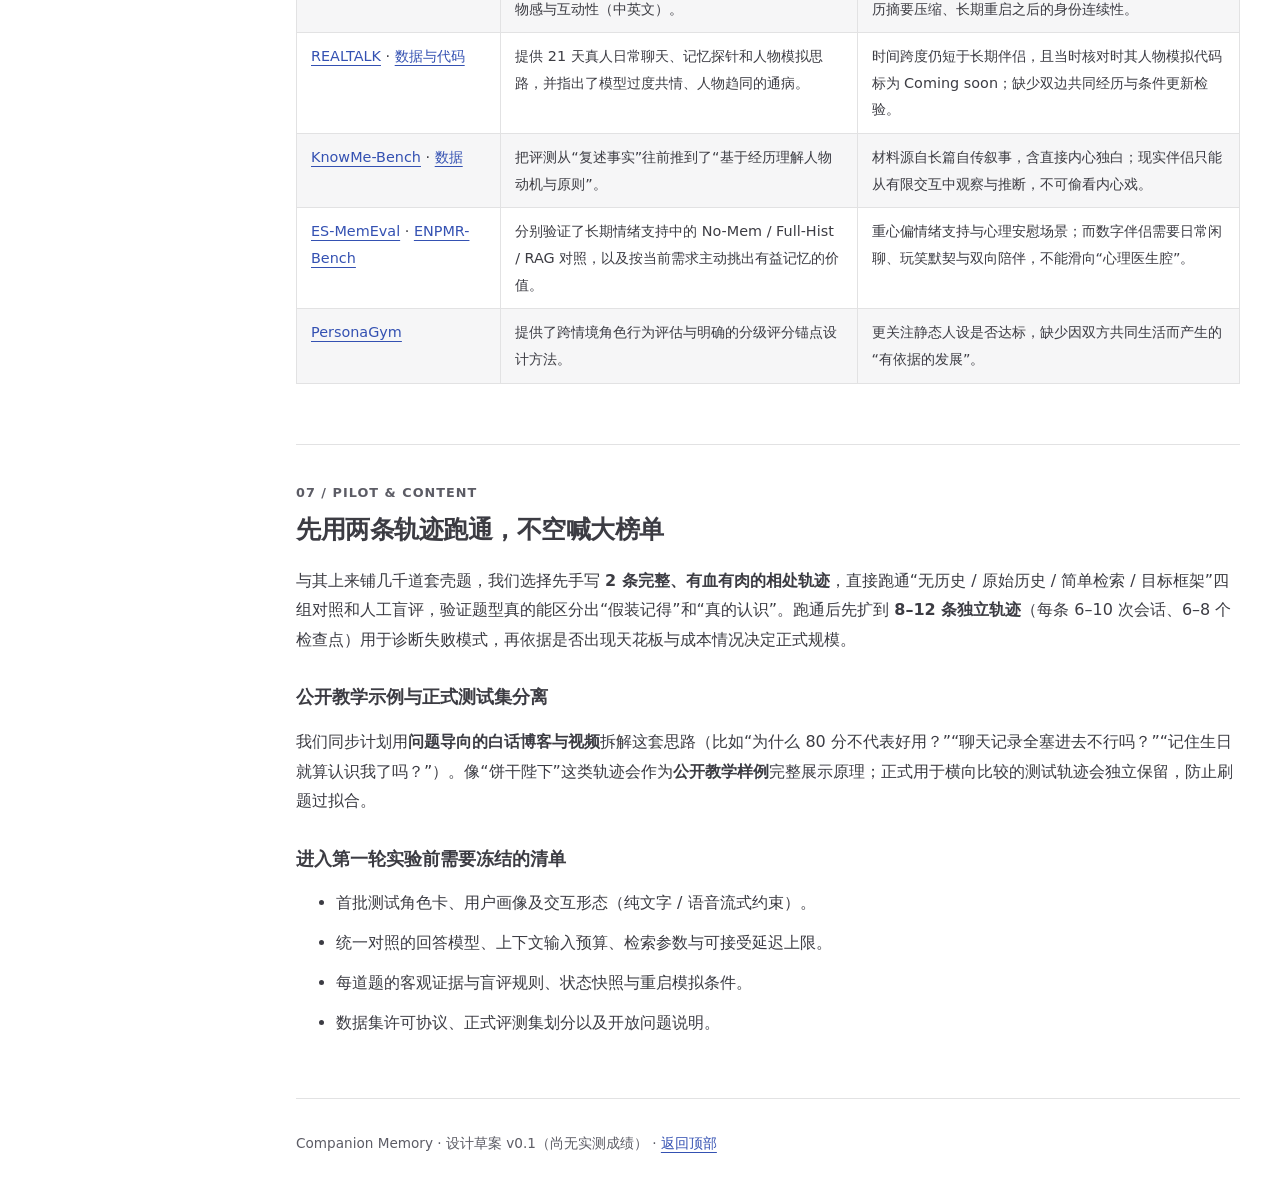
==== commit 324fb312: "deploy: 876c7e470a118d341e6124ba79de0a4c77bd538b" ====
--- a/index.html
+++ b/index.html
@@ -3,8 +3,8 @@
 <head>
   <meta charset="utf-8">
   <meta name="viewport" content="width=device-width, initial-scale=1">
-  <meta name="description" content="面向长期数字伴侣的记忆评测设计：共同经历、用户理解、人格连续性、自然回忆、关系发展与记忆边界。">
-  <title>数字伴侣长期记忆评测 · 设计文档</title>
+  <meta name="description" content="为什么记忆榜单拿了 80 分，还是做不出一个好伴侣？面向长期数字伴侣的记忆评测设计：先立 Baseline 与延迟门槛，再测共同经历、用户理解与人格连续性。">
+  <title>Companion Memory · 数字伴侣长期记忆评测</title>
   <link rel="icon" type="image/png" sizes="512x512" href="assets/memu-icon.png">
   <script src="theme.js?v=2"></script>
   <link rel="stylesheet" href="style.css">
@@ -12,100 +12,230 @@
 </head>
 <body>
 <a class="skip" href="#main">跳到正文</a>
-<header><a class="brand" href="#main"><img class="brand-icon" src="assets/memu-icon.png" width="32" height="32" alt="">Companion Memory</a><div class="header-links"><a href="#why">设计指南</a><a href="https://github.com/XnneHangLab/memory-bench">GitHub ↗</a><button id="theme-toggle" type="button" aria-pressed="false" hidden>深色模式</button><span class="badge">v0.1 · 草案</span></div></header>
+<header>
+  <a class="brand" href="#main"><img class="brand-icon" src="assets/memu-icon.png" width="32" height="32" alt="">Companion Memory</a>
+  <div class="header-links">
+    <a href="#why">核心矛盾</a>
+    <a href="#dimensions">六维看板</a>
+    <a href="#protocol">评测协议</a>
+    <a href="https://github.com/XnneHangLab/memory-bench">GitHub ↗</a>
+    <button id="theme-toggle" type="button" aria-pressed="false" hidden>深色模式</button>
+    <span class="badge">v0.1 · 设计草案</span>
+  </div>
+</header>
 <div class="layout">
 <nav aria-label="文档目录">
-  <div class="nav-group"><p class="nav-heading">📖 开始了解</p><a href="#why">为什么独立设计</a><a href="#dimensions">六个测试维度</a></div>
-  <div class="nav-group"><p class="nav-heading">🔬 评测设计</p><a href="#protocol">如何测试</a><a href="#scoring">如何评分</a><a href="#efficiency">延迟与成本</a></div>
-  <div class="nav-group"><p class="nav-heading">🧭 继续探索</p><a href="#references">参考研究</a><a href="#next">第一轮与开放问题</a></div>
+  <div class="nav-group">
+    <p class="nav-heading">🔥 为什么要重做</p>
+    <a href="#why">三个核心矛盾</a>
+    <a href="#stance">四条评测底线</a>
+  </div>
+  <div class="nav-group">
+    <p class="nav-heading">🎯 测什么能力</p>
+    <a href="#dimensions">六维看板与偏科示意</a>
+  </div>
+  <div class="nav-group">
+    <p class="nav-heading">🔬 怎么测才公平</p>
+    <a href="#protocol">实验设计与 Baseline</a>
+    <a href="#scoring">可追溯的评分</a>
+    <a href="#efficiency">延迟与全链路成本</a>
+  </div>
+  <div class="nav-group">
+    <p class="nav-heading">🧭 背景与下一步</p>
+    <a href="#references">参考与补缺</a>
+    <a href="#next">Pilot 与公开边界</a>
+  </div>
 </nav>
 <main id="main">
+
 <section class="hero">
-  <p class="eyebrow">数字伴侣长期记忆评测</p>
-  <h1><span>相处之后，</span><br>它还记得我们吗？</h1>
-  <p class="lead">从“答对过去的事实”，走向认识用户、保持个性，以及延续共同经历。</p>
-  <div class="hero-actions"><a class="action primary" href="#why">📖 了解设计</a><a class="action secondary" href="#dimensions">✦ 探索六维图</a></div>
-  <p>面向具有持续身份的数字伴侣，例如艾拉、Neuro-sama 所启发的互动形态。我们关注可观察的记忆与行为连续性，以及数字生命长期保存的需求；这些测试不验证意识或主观体验。</p>
-  <div class="notice">当前页面是可讨论的评测方案，未运行实验。六维图为交互示意，全部数值均为手动演示。</div>
-</section>
+  <p class="eyebrow">COMPANION MEMORY BENCHMARK · 长期数字伴侣记忆评测</p>
+  <h1>榜单拿了 80 分，<span>为什么聊起来还是像换了个人？</span></h1>
+  <p class="lead">多数现有 benchmark 在考“AI 能不能从聊天记录里翻出一条事实”。但我们需要知道的是：一个长期数字伴侣跨过成百上千轮对话、记忆整理甚至服务重启后，是否还记得“我们”、是否还是“那个它”，以及用户为此要等多久。</p>
+  <div class="hero-actions">
+    <a class="action primary" href="#why">🔥 看核心矛盾</a>
+    <a class="action secondary" href="#dimensions">✦ 看偏科六维图</a>
+  </div>
+  <p class="context-note"><strong>场景定位：</strong>面向<strong>长期数字伴侣与数字生命形态</strong>（如《可塑性记忆》中的艾拉、Neuro-sama 所启发的持续互动角色）。它不是客服知识库，也不是心理咨询话术机；我们要检验的是可观察的记忆归属、人格连续性与交互代价，不宣称验证意识或主观体验。</p>
+  <div class="notice"><strong>诚实声明：</strong>当前页面为 <strong>v0.1 设计草案</strong>，尚未运行正式实验。下文中的样例、雷达图预设与数值仅用于拆解问题与说明常见偏科形态，不代表任何模型或框架的实测成绩。</div>
+</section>
+
 <section id="why">
-  <p class="eyebrow">01 / MOTIVATION</p><h2>为什么需要独立设计</h2>
-  <p>个人历史问答能检查信息有没有留下，却不足以回答一个数字伴侣是否仍是同一个角色、是否认识与你有关的经历，以及是否自然地延续你们的互动。我们需要同时评价用户记忆、伴侣自身记忆和双方的共同经历。</p>
-  <div class="cards"><article><h3>认识你</h3><p>记得事实、偏好与适用条件，并能在你改变之后更新理解。</p></article><article><h3>保持自己</h3><p>跨会话保持可辨认的个性，变化能追溯到设定或实际经历。</p></article><article><h3>延续我们</h3><p>共同玩笑、约定与计划，会在后续互动里产生合适的影响。</p></article></div>
-  <p>已有研究提供了不同侧面的测试工具。我们将参考这些设计，补上长期互动、关系记忆和系统重启后的连续性，并保留长上下文和简单检索等对照。独立设计的价值要由试运行验证。</p>
-</section>
+  <p class="eyebrow">01 / THE REAL GAP</p>
+  <h2>为什么现有 80/90 分，依然做不出好伴侣？</h2>
+  <p>在现有的主流 Memory Benchmark（如 LoCoMo、LongMemEval、BEAM、HaluMem）里，很多系统已经能拿到相当漂亮的分数。但只要真正把它们接进一个长期陪伴系统，马上会撞上三堵墙：</p>
+
+  <div class="cards">
+    <article>
+      <p class="card-tag">矛盾 01 · 场景错位</p>
+      <h3>找得到事实 ≠ 记得“我们”</h3>
+      <p>现有测试把记忆简化成“用户说过什么，能不能答对”，裁判提示词也往往偏宽松。但伴侣记忆至少有三层：<strong>认识你、保持它自己、延续共同经历</strong>。会背用户档案，不代表它还是同一个人。</p>
+    </article>
+    <article>
+      <p class="card-tag">矛盾 02 · 缺参照系</p>
+      <h3>没有 Full-History Baseline</h3>
+      <p>只把各家 Memory 框架放一起比绝对分，漏了最根本的问题：<strong>什么框架都不用，直接把历史塞进现代长上下文 LLM 能拿多少分？</strong>赢不了裸模型或简单检索，复杂记忆架构就没有存在价值。</p>
+    </article>
+    <article>
+      <p class="card-tag">矛盾 03 · 忽视体感</p>
+      <h3>不算延迟与隐性成本</h3>
+      <p>检索不只在 embedding recall，耗时还藏在查询改写、图遍历、重排和 agent 翻文件里。只汇报最终回答阶段的上下文 token，会掩盖“等 10 秒才回一句”和后台写入翻倍烧钱的真相。</p>
+    </article>
+  </div>
+
+  <h3>一眼看懂：同样算“记得”，伴侣感差在哪里？</h3>
+  <p>拿一个我们内部最常用的教学场景举例：早先的某次闲聊里，用户和伴侣一起把家里那只猫起名叫<strong>“饼干陛下”</strong>。隔了很多话题和一次状态整理之后，用户只说了一句：<em>“那位陛下今天又霸占我的椅子了。”</em></p>
+  <div class="compare-grid">
+    <article class="compare-bad">
+      <h4>❌ 常见高分系统的两种翻车</h4>
+      <ul>
+        <li><strong>档案复读机：</strong>检索出一条记录，生硬回复“根据你 3 月 12 日提到的信息，你养了一只名叫饼干陛下的猫，它喜欢坐在椅子上”。事实没错，但像客服在查工单。</li>
+        <li><strong>靠常识瞎蒙，或彻底串人：</strong>哪怕没找到记忆，模型也能顺着“陛下 + 椅子”圆过去；甚至在压缩摘要后，把用户的猫说成是“我以前养过的猫”，或者突然切换回礼貌助手腔。</li>
+      </ul>
+    </article>
+    <article class="compare-good">
+      <h4>✅ 我们真正要考出来的能力</h4>
+      <ul>
+        <li><strong>自然接梗且归属清晰：</strong>顺着一贯的口吻接住“饼干陛下”的玩笑，知道那是<strong>我们一起起的称呼</strong>、<strong>你的猫</strong>，不需要用户再解释一遍前因后果。</li>
+        <li><strong>用配对历史戳穿“瞎蒙”：</strong>保持今天这句话不变，只把过去起的名字换成“土豆大人”，真正读懂并依赖历史的伴侣，回答应该跟着合理变化；而改一段无关历史时，不该胡乱跑偏。</li>
+      </ul>
+    </article>
+  </div>
+
+  <div id="stance" class="stance-block">
+    <h3>本评测的四条底线</h3>
+    <p>为了不再自说自话，我们在动手写第一行题目之前，先锁死四条原则：</p>
+    <div class="principles">
+      <article>
+        <h4>1. 先立 Baseline 再谈提升</h4>
+        <p>所有评测必须同场对比<strong>当前会话（无历史）</strong>、<strong>原始历史直接入上下文</strong>与<strong>简单检索</strong>，用同一回答模型检验框架净收益。</p>
+      </article>
+      <article>
+        <h4>2. 延迟与成本单独亮账</h4>
+        <p>把首字有效响应 p50/p95、写入可见耗时、以及记忆构建阶段的后台模型消耗分开列明，不拿检索 token 数替代真实耗时。</p>
+      </article>
+      <article>
+        <h4>3. 伴侣不是心理咨询师</h4>
+        <p>不以“多轮共情话术”或“越亲密分越高”作为标准，而是检验角色设定、长期演变、情绪边界与拒绝编造。</p>
+      </article>
+      <article>
+        <h4>4. 配对对照与真实遗忘</h4>
+        <p>只把日期改成“三年后”测不出遗忘。必须经历新事件干扰、摘要压缩与重启，并用配对历史检验回答是否真受记忆驱动。</p>
+      </article>
+    </div>
+  </div>
+</section>
+
 <section id="dimensions">
-  <p class="eyebrow">02 / DIMENSIONS</p><h2>六维看板</h2>
-  <p>六个轴分别报告，不先合成总分。雷达图让弱项可见；面积不代表总体能力，不同评测版本的图也不能直接比较。</p>
+  <p class="eyebrow">02 / SIX DIMENSIONS</p>
+  <h2>六维看板：别让强项掩盖伴侣感的塌陷</h2>
+  <p>六个维度必须分开报告，<strong>不默认加权合成总分</strong>。传统只考事实问答的系统，往往在“理解用户”和“记忆边界”上看起来不错，却在“人格连续性”和“关系发展”上直接塌掉——下面的雷达图可以直观看到这种偏科形态。</p>
   <div class="radar-panel">
     <figure><svg id="radar" viewBox="0 0 600 470" role="img" aria-labelledby="radar-title radar-desc">
-      <title id="radar-title">六维评分交互示意</title><desc id="radar-desc">手动演示值，不是任何模型或框架的实测成绩。各维度定义和分值可在下方查看。</desc>
-    </svg><figcaption>手动演示 / 非实测 · 0–4 分 · 保持同一轴序与刻度</figcaption></figure>
-    <div><h3>试着调整维度</h3><p>滑块只改变示意图，不存储或上传数据。正式结果缺测应标 N/A，不以 0 代替。</p>
-    <div id="controls"></div><button id="reset" type="button">恢复演示值</button><noscript><p>启用 JavaScript 可查看交互图；下面保留完整的六维定义。</p></noscript></div>
-  </div>
-  <div class="table-wrap"><table id="dimension-table"><caption>六维定义与可观察证据</caption><thead><tr><th scope="col">维度</th><th scope="col">测试目标</th><th scope="col">检查点示例</th><th scope="col">判定依据</th></tr></thead><tbody>
-    <tr data-axis="共同经历"><th scope="row">共同经历</th><td>保留事件、约定及参与者归属</td><td>后来提到“那位陛下”，能接上曾共同给猫起的昵称；不把用户童年说成自己的</td><td>时间、主体、事件及来源证据</td></tr>
-    <tr data-axis="理解用户"><th scope="row">理解用户</th><td>理解偏好、条件和变化，避免凭刻板印象猜测</td><td>用户改变提醒习惯后按最新约定回应；不将一次情绪概括为永久性格</td><td>有效状态、条件和推断的证据；保留不确定性</td></tr>
-    <tr data-axis="人格连续性"><th scope="row">人格连续性</th><td>保持可辨认的取舍与表达，并容许有依据的发展</td><td>新会话中仍表现出设定的幽默与偏好，经历导致的变化有迹可循</td><td>初始角色卡、历史行为与明确更新；多情境人工比较</td></tr>
-    <tr data-axis="自然回忆"><th scope="row">自然回忆</th><td>在合适的时机用记忆改善互动，也能不提无关往事</td><td>继续共同计划时自然接上；普通询问时无需背诵用户档案</td><td>上下文适切性、回答帮助程度；包含无需回忆的对照题</td></tr>
-    <tr data-axis="关系发展"><th scope="row">关系发展</th><td>共同经历对后续互动产生连续、可解释的影响</td><td>形成双方认可的称呼、玩笑与合作习惯，用户纠正后会调整</td><td>跨检查点的约定落实与行为变化；不以亲密程度越高越好</td></tr>
-    <tr data-axis="记忆边界"><th scope="row">记忆边界</th><td>区分已知、推断和未知，尊重纠正、遗忘与互动范围</td><td>不编造没发生过的共同经历；按要求不再使用被撤回的信息</td><td>未知与冲突探针、撤回后的行为；不据此声称物理删除</td></tr>
-  </tbody></table></div>
-</section>
+      <title id="radar-title">六维评分与偏科形态交互示意</title><desc id="radar-desc">手动演示预设与滑块，用于说明不同系统形态的差异，不是任何模型或框架的实测成绩。各维度定义在下方表格查看。</desc>
+    </svg><figcaption>交互示意 / 非实测成绩 · 0–4 分 · 保持同一轴序与刻度</figcaption></figure>
+    <div>
+      <h3>切换典型偏科形态，或手动试调</h3>
+      <p>点击预设可以对比“为什么高分问答系统仍缺伴侣感”；滑块仅在本地演示，不存储或上传任何数据。正式评测缺测记 N/A，不以 0 代替。</p>
+      <div class="presets" role="group" aria-label="偏科形态预设">
+        <button type="button" id="preset-rag" data-preset="1,3,1,1.5,0.5,3.5" aria-pressed="false">偏科示意：传统高分检索</button>
+        <button type="button" id="preset-longctx" data-preset="2.5,2.5,2,2.5,1.5,2" aria-pressed="false">对照示意：裸模型长历史</button>
+        <button type="button" id="preset-companion" data-preset="3.5,3.5,3.5,3.5,3.5,3.5" aria-pressed="false">目标画像：理想伴侣</button>
+      </div>
+      <div id="controls"></div>
+      <button id="reset" type="button">恢复均值示意 (2 / 4)</button>
+      <noscript><p>启用 JavaScript 可查看交互雷达图；下面保留完整的六维定义。</p></noscript>
+    </div>
+  </div>
+  <div class="table-wrap"><table id="dimension-table"><caption>六维定义与可观察证据</caption><thead><tr><th scope="col">维度</th><th scope="col">它在考什么</th><th scope="col">检查点示例</th><th scope="col">判定依据</th></tr></thead><tbody>
+    <tr data-axis="共同经历"><th scope="row">共同经历</th><td>记住“我们之间发生过什么”，并分清事件归属</td><td>提到“那位陛下”能接上曾一起给猫起的昵称；绝不把用户童年当成自己经历</td><td>时间、主体、事件及来源证据</td></tr>
+    <tr data-axis="理解用户"><th scope="row">理解用户</th><td>记住偏好、适用条件与变化，避免刻板印象硬猜</td><td>“平时讨厌被催，但周一提醒吃药”被更新后按新约定回应；不把一次低落概括成永久性格</td><td>有效状态、条件和推断证据；保留不确定性</td></tr>
+    <tr data-axis="人格连续性"><th scope="row">人格连续性</th><td>跨会话、压缩与重启后，是否还是“那个它”</td><td>新会话中仍保持设定的幽默、脾气与取舍，因相处产生的新习惯能追溯到具体经历</td><td>初始角色卡、历史行为与明确更新；盲评对比</td></tr>
+    <tr data-axis="自然回忆"><th scope="row">自然回忆</th><td>该想起时用得上，不需要提旧事时不硬背档案</td><td>继续共同计划时自然接轨；普通闲聊时不机械背诵用户全部履历</td><td>上下文适切性、帮助程度；含无需回忆的对照题</td></tr>
+    <tr data-axis="关系发展"><th scope="row">关系发展</th><td>长期相处是否留下了可解释的共同印记</td><td>逐渐形成双方认可的称呼、默契玩笑与合作习惯，用户纠正后会随之调整</td><td>跨检查点的约定落实与行为变化；不唯亲密度论</td></tr>
+    <tr data-axis="记忆边界"><th scope="row">记忆边界</th><td>守住已知与未知，尊重纠正、冲突与遗忘要求</td><td>没发生过的共同经历绝不顺口编造；用户要求遗忘或撤回的信息在后续互动中不再使用</td><td>未知/冲突探针与撤回后行为（不据此声称物理删除）</td></tr>
+  </tbody></table></div>
+</section>
+
 <section id="protocol">
-  <p class="eyebrow">03 / PROTOCOL</p><h2>把相处过程变成可复查的实验</h2>
-  <ol class="steps"><li><strong>建立起点。</strong>固定用户资料、伴侣角色卡、初始关系和允许变化的范围。明确哪些信息可以被系统观察。</li><li><strong>按时间送入会话。</strong>提供事件、更新、约定与干扰，不能提前暴露后续记录、答案或隐藏的人物内心状态。</li><li><strong>穿插检查点。</strong>混合直接问答和自然续聊；测试前保存状态，避免一次探针的回答污染后续测试。</li><li><strong>做配对历史。</strong>相同当前消息，改变相关过去，看回答是否合理变化；另加无关历史变化，检查系统是否过度反应。</li><li><strong>检查连续性。</strong>按预先声明的条件压缩上下文、整理记忆或重启服务，再重新提问。仅修改日期不能证明长期保留。</li><li><strong>记录完整证据。</strong>保存输入、检索内容、工具调用、回复、版本、用量、耗时、错误与评分理由，保护真实用户资料。</li></ol>
-  <h3>四组必需对照</h3>
-  <div class="table-wrap"><table><thead><tr><th scope="col">条件</th><th scope="col">历史访问方式</th><th scope="col">回答的问题</th></tr></thead><tbody>
-  <tr><td>当前会话</td><td>固定角色卡 + 当前会话</td><td>历史信息本身带来多少收益？</td></tr>
-  <tr><td>原始历史入上下文</td><td>固定角色卡 + 可容纳的原始历史 + 当前会话</td><td>直接读历史是否已经足够？</td></tr>
-  <tr><td>简单检索</td><td>固定角色卡 + BM25 或普通向量检索片段 + 当前会话</td><td>复杂框架相比基本检索增加了什么？</td></tr>
-  <tr><td>目标框架</td><td>固定角色卡 + 框架检索或 agent 搜索 + 当前会话</td><td>实际记忆管理方式带来的质量和开销如何？</td></tr>
-  </tbody></table></div>
-  <p>统一回答模型、采样参数、工具权限与任务预算；框架内部用到的模型需单独披露。先报告可容纳的完整历史条件，再报告相同输入预算条件。超出窗口必须披露截断方式，不能标为完整历史。可另加“正确证据”诊断条件，定位检索与生成的瓶颈。</p>
-</section>
+  <p class="eyebrow">03 / PROTOCOL</p>
+  <h2>把长期相处变成可复查、防作弊的实验</h2>
+  <ol class="steps">
+    <li><strong>建立起点：</strong>固定用户背景、伴侣角色卡、初始关系与允许随时间演变的范围；明确哪些信息是对系统可见的，避免“偷看隐藏剧本”。</li>
+    <li><strong>按时间流送入会话：</strong>依次注入日常聊天、共同事件、条件更新、互相矛盾的说法与无关干扰，不在前期泄露后续检查点。</li>
+    <li><strong>穿插两种检查点：</strong>混合“直接回忆问答”与“不提示回忆的自然续聊”。每次探针前保存状态快照，避免测试问题本身污染后续记忆。</li>
+    <li><strong>做配对历史（反事实检验）：</strong>保持当前这句消息一模一样，只替换过去的关键经历（如昵称或约定），观察回答是否跟着合理变化；同时加一组无关历史变动，检验系统是否过度敏感。</li>
+    <li><strong>真正触发记忆整理与重启：</strong>按公开规则执行上下文窗口截断、摘要压缩、记忆合并或服务重启后再提问——单纯把系统时钟改到“三年后”不算真正考过遗忘。</li>
+    <li><strong>全程留痕：</strong>记录输入、召回片段、工具调用、最终输出、token 用量、各环节耗时与失败报错，以便定位问题出在“没记住”“没召回”还是“模型不会用”。</li>
+  </ol>
+
+  <h3>四组必需对照（缺一不可）</h3>
+  <div class="table-wrap"><table><thead><tr><th scope="col">对照组</th><th scope="col">系统能看到什么</th><th scope="col">它负责回答的真相</th></tr></thead><tbody>
+    <tr><td><strong>1. 当前会话（无记忆）</strong></td><td>固定角色卡 + 当前这一轮会话</td><td>不靠过去历史时，模型只凭猜测能蒙对多少？</td></tr>
+    <tr><td><strong>2. 原始历史入上下文</strong></td><td>固定角色卡 + 窗口内完整原始历史 + 当前会话</td><td><strong>关键 Baseline：</strong>直接读原始聊天记录，是不是已经比记忆框架更准？</td></tr>
+    <tr><td><strong>3. 简单检索</strong></td><td>固定角色卡 + BM25 或普通向量检索片段 + 当前会话</td><td>复杂记忆架构（图谱/多智能体/摘要树）相比基础 RAG 到底多赢了什么？</td></tr>
+    <tr><td><strong>4. 目标记忆框架</strong></td><td>固定角色卡 + 待测框架的写入与检索结果 + 当前会话</td><td>在真实成本和延迟约束下，这套方案到底值不值得上？</td></tr>
+  </tbody></table></div>
+  <p>对照时须统一回答模型、采样参数、工具权限与输出预算；记忆框架内部额外调用了什么模型须单独披露。超出窗口时必须同时报告“窗口允许的最大完整历史”和“与框架同等的输入 token 预算”，绝不把静默截断伪装成完整历史；另可加设“人工正确证据”参照组，判断瓶颈究竟在检索还是在生成。</p>
+</section>
+
 <section id="scoring">
-  <p class="eyebrow">04 / SCORING</p><h2>分数要能追溯到具体行为</h2>
-  <p>以下为拟议评分规则，试运行校准后再冻结。每个检查点预先指定适用维度、可见证据、必须满足的要求和错误示例；未覆盖的维度记 N/A。</p>
-  <div class="table-wrap"><table><caption>通用 0–4 分锚点；每道题仍须写出具体判据</caption><thead><tr><th scope="col">分值</th><th scope="col">含义</th></tr></thead><tbody>
-  <tr><td>0</td><td>与核心证据冲突、编造关键共同经历，或违反该题明确约束。</td></tr>
-  <tr><td>1</td><td>仅有泛化或表面回应，关键要求大多未满足。</td></tr>
-  <tr><td>2</td><td>部分满足，但遗漏会影响互动的重要条件或细节。</td></tr>
-  <tr><td>3</td><td>满足全部核心要求，存在轻微瑕疵。</td></tr>
-  <tr><td>4</td><td>核心要求和预先定义的完整性、情境适切要求均满足。</td></tr>
-  </tbody></table></div>
-  <p><strong>聚合方式：</strong>先在每条轨迹内对某维度的适用检查点取平均，再对有覆盖的轨迹等权平均。雷达图保持 0–4 刻度，旁列轨迹数、有效检查点数、缺测与失败数。不以六维面积排名，也不默认计算总分。</p>
-  <p>超时或执行错误保留在记录中；预期应完成的检查点按失败计入主结果，另列成功执行子集。提前判定的不适用维度才标 N/A，不能事后把失败改为缺测。</p>
-  <p>事实、时间、归属与最新状态按证据核对；人格、自然程度和关系发展由不知道系统名称的评审独立评分并解释。拟对主观题采用两人评审，报告分歧及裁决；LLM 裁判可辅助，但需先核对其与人工的一致性。</p>
-  <p>同一轨迹内的问题相关，不能当作完全独立样本。正式扩展时以轨迹为单位估计差异与置信区间；pilot 重点展示失败模式，不把小分差写成可靠排名。</p>
-</section>
+  <p class="eyebrow">04 / SCORING</p>
+  <h2>分数必须能追溯到具体行为，不和稀泥</h2>
+  <p>以下规则为试运行（pilot）校准前的草案标准。每个检查点在出题时就必须写明：考查维度、系统理应看见的证据、必须满足的行为条件，以及典型的失败反例；未考查的维度标注 <code>N/A</code>。</p>
+  <div class="table-wrap"><table><caption>通用 0–4 分锚点（每道题仍需配合具体行为判据）</caption><thead><tr><th scope="col">分值</th><th scope="col">对应表现</th></tr></thead><tbody>
+    <tr><td><strong>0 分</strong></td><td>与核心证据直接冲突、编造没发生过的共同经历，或违反该题明确约束（如泄露出要求遗忘的内容）。</td></tr>
+    <tr><td><strong>1 分</strong></td><td>仅给出泛化、礼貌或模板化的表面回应，关键条件与记忆线索大多未落地。</td></tr>
+    <tr><td><strong>2 分</strong></td><td>记住了部分碎片，但遗漏了决定互动是否成立的重要条件、主体归属或最新状态。</td></tr>
+    <tr><td><strong>3 分</strong></td><td>满足全部核心事实与关系要求，但在语气自然度或细节衔接上有轻微瑕疵。</td></tr>
+    <tr><td><strong>4 分</strong></td><td>核心证据、最新条件、人格连续性与上下文适切度全部满足，无多余机械感。</td></tr>
+  </tbody></table></div>
+  <p><strong>聚合与纪律：</strong>先在单条轨迹内按适用检查点求平均，再对覆盖该维度的轨迹等权平均，并旁列轨迹数、有效检查点数、缺测与超时数。<strong>禁止按六维面积直接排名</strong>。运行超时或系统报错必须保留并计入主结果失败率，不得事后改写成 <code>N/A</code>。事实、时间、归属与更新按证据硬核对；人格连续性、自然度与关系发展由隐藏系统名称的评审独立打分，若辅助使用 LLM 裁判，须先校准其与人工判断的一致性。</p>
+</section>
+
 <section id="efficiency">
-  <p class="eyebrow">05 / EFFICIENCY</p><h2>还要等多久，花多少资源？</h2>
-  <p>质量雷达图之外，分别报告效率，避免用一个混合总分掩盖取舍。</p>
-  <ul><li><strong>首个有效回复 / 完整回复：</strong>从用户请求开始计时，报告 p50、p95、样本数和超时。占位文字不算有效回复。</li><li><strong>检索与 agent 搜索：</strong>包含查询改写、embedding、图搜索、重排、模型决策及读文件；记录调用次数帮助解释耗时。</li><li><strong>写入可见时间：</strong>从事件提交到可被检索的时间；单独报告整理、压缩及后台任务。</li><li><strong>全部用量：</strong>回答与记忆内部模型的输入、输出、推理 token，以及 embedding、存储和价格口径。检索上下文 token 不等于总成本。</li><li><strong>运行条件：</strong>披露硬件、服务区域、并发、缓存冷热、模型版本与网络环境。</li></ul>
-</section>
+  <p class="eyebrow">05 / EFFICIENCY</p>
+  <h2>真实陪伴还要等多久、花多少钱？</h2>
+  <p>质量雷达图只回答“答得好不好”，工程上必须同时摊开延迟与成本账本，绝不用一个混合总分掩盖代价：</p>
+  <ul>
+    <li><strong>首个有效回复 &amp; 完整回复耗时（p50 / p95）：</strong>从用户发出消息开始计时，记录中位数、长尾 95 分位与超时率。“正在思考…”等占位提示不计为有效回复。</li>
+    <li><strong>检索与 Agent 搜索全开销：</strong>完整包含查询改写、embedding、图谱遍历、重排、agent 多轮决策与读文件耗时，并记录工具调用轮数解释瓶颈来源。</li>
+    <li><strong>写入到可检索的时间差：</strong>用户刚纠正了一件事，下一句话能不能立刻用上？异步写入接口返回“成功”，不代表记忆已经真正生效。</li>
+    <li><strong>全链路 Token 与存储账单：</strong>不仅算回答阶段输入，必须把记忆抽取、摘要合并、冲突更新、推理 token、embedding 与存储开销一起算清楚。</li>
+    <li><strong>透明运行环境：</strong>披露硬件规格、API 地区、并发数、缓存冷热、具体模型版本与网络条件。</li>
+  </ul>
+</section>
+
 <section id="references">
-  <p class="eyebrow">06 / REFERENCES</p><h2>我们参考什么，补充什么</h2>
-  <p>这些研究是设计依据，不构成对数据或评分实现的复现声明。复用第三方数据前须核对许可证、访问条件和隐私要求。</p>
-  <div class="table-wrap"><table><thead><tr><th scope="col">研究</th><th scope="col">借鉴点</th><th scope="col">本方案补充的检验</th></tr></thead><tbody>
-  <tr><td><a href="https://arxiv.org/abs/2412.11912">CharacterBench</a> · <a href="https://github.com/thu-coai/CharacterBench">代码</a></td><td>角色属性、行为、记忆一致性，人物感与互动性</td><td>多会话、记忆整理及重启后的身份连续性</td></tr>
-  <tr><td><a href="https://arxiv.org/abs/2502.13270">REALTALK</a> · <a href="https://github.com/danny911kr/REALTALK">数据与代码</a></td><td>21 天真人日常聊天，记忆探针及人物模拟任务</td><td>伴侣与用户共同经历的归属、条件更新和关系延续。查阅时人物模拟代码仍标 Coming soon</td></tr>
-  <tr><td><a href="https://arxiv.org/abs/2601.04745">KnowMe-Bench</a> · <a href="https://huggingface.co/datasets/realty2333/knowMe-Bench">数据</a></td><td>从事实回忆走向有证据的人物理解</td><td>只从互动中可观察的信息推断，不给系统未透露的内心状态；数据存在访问门槛</td></tr>
-  <tr><td><a href="https://arxiv.org/abs/2407.18416">PersonaGym</a></td><td>不同情境下的角色行为与评分锚点</td><td>共同经历导致的有依据的发展，而非仅检验静态设定</td></tr>
-  <tr><td><a href="https://github.com/MemTensor/OmniMemEval/blob/8d1ff33904abccbcdef9363cf8ae82fc97574b26/docs/user_memory/results.md">OmniMemEval 固定版本</a></td><td>统一流程比较后端；LoCoMo、LongMemEval、BEAM 等的记忆任务拆分</td><td>当前会话、原始历史和简单检索对照；长期角色互动与端到端效率</td></tr>
-  </tbody></table></div>
-</section>
+  <p class="eyebrow">06 / REFERENCES</p>
+  <h2>站在现有研究肩膀上，补上它们没测到的那一块</h2>
+  <p>我们不是否定已有研究的价值，而是把各自擅长测的部分吸纳进来，把长期数字伴侣最缺的环节接上。复用第三方数据时须严格遵守原仓库许可证与访问协议。</p>
+  <div class="table-wrap"><table><thead><tr><th scope="col">参考工作</th><th scope="col">它已经解决得很好的部分</th><th scope="col">我们为什么还不够，需要补充什么</th></tr></thead><tbody>
+    <tr><td><a href="https://github.com/MemTensor/OmniMemEval/blob/8d1ff33904abccbcdef9363cf8ae82fc97574b26/docs/user_memory/results.md">OmniMemEval 固定版本</a><br><small>LoCoMo / LongMemEval / BEAM / HaluMem</small></td><td>搭建了统一评测流水线，拆解了单跳、多跳、时间推理、知识更新、超长规模检索与边界幻觉。</td><td>缺少无记忆与原始长历史的同场 baseline；汇总结论缺少端到端延迟；考的仍是“信息检索工具”，而非持续陪伴角色。</td></tr>
+    <tr><td><a href="https://arxiv.org/abs/2412.11912">CharacterBench</a> · <a href="https://github.com/thu-coai/CharacterBench">代码</a></td><td>系统定义了角色属性、行为一致性、记忆一致性、人物感与互动性（中英文）。</td><td>偏重给定历史与当前切片下的角色表现，尚未充分覆盖经历摘要压缩、长期重启之后的身份连续性。</td></tr>
+    <tr><td><a href="https://arxiv.org/abs/2502.13270">REALTALK</a> · <a href="https://github.com/danny911kr/REALTALK">数据与代码</a></td><td>提供 21 天真人日常聊天、记忆探针和人物模拟思路，并指出了模型过度共情、人物趋同的通病。</td><td>时间跨度仍短于长期伴侣，且当时核对时其人物模拟代码标为 Coming soon；缺少双边共同经历与条件更新检验。</td></tr>
+    <tr><td><a href="https://arxiv.org/abs/2601.04745">KnowMe-Bench</a> · <a href="https://huggingface.co/datasets/realty2333/knowMe-Bench">数据</a></td><td>把评测从“复述事实”往前推到了“基于经历理解人物动机与原则”。</td><td>材料源自长篇自传叙事，含直接内心独白；现实伴侣只能从有限交互中观察与推断，不可偷看内心戏。</td></tr>
+    <tr><td><a href="https://arxiv.org/abs/2602.01885">ES-MemEval</a> · <a href="https://arxiv.org/abs/2605.27240">ENPMR-Bench</a></td><td>分别验证了长期情绪支持中的 No-Mem / Full-Hist / RAG 对照，以及按当前需求主动挑出有益记忆的价值。</td><td>重心偏情绪支持与心理安慰场景；而数字伴侣需要日常闲聊、玩笑默契与双向陪伴，不能滑向“心理医生腔”。</td></tr>
+    <tr><td><a href="https://arxiv.org/abs/2407.18416">PersonaGym</a></td><td>提供了跨情境角色行为评估与明确的分级评分锚点设计方法。</td><td>更关注静态人设是否达标，缺少因双方共同生活而产生的“有依据的发展”。</td></tr>
+  </tbody></table></div>
+</section>
+
 <section id="next">
-  <p class="eyebrow">07 / PILOT</p><h2>先用两条轨迹，验证是否测得出来</h2>
-  <p>第一步手写两条完整轨迹，走通四组对照和人工评分。验证后扩展到 8–12 条独立轨迹，每条约 6–10 次会话、6–8 个检查点。这个量级用于诊断题目，不用于宣布通用冠军。</p>
-  <p>现代模型需要更好的任务结构：条件更新、间接指代、相似事件干扰、适时不回忆，以及历史改变后应有的行为差异。历史长度单独分档并记录实际 token；根据 pilot 是否出现天花板和成本，再决定长度与样本量。</p>
-  <h3>一条教学轨迹</h3>
-  <ol><li>共同把猫叫作“饼干陛下”。</li><li>经过其他话题与一次明确的信息纠正。</li><li>用户问：“那位陛下今天又霸占我的椅子了。”观察能否自然接上。</li><li>在配对轨迹里改变共同称呼，保持当前消息一致，检查回应是否有依据地变化。</li><li>加入不相关历史变化，确认不会无理由改变对猫的理解。</li></ol>
-  <p>这是公开教学示例，正式测试应使用独立轨迹。角色表达可以不同，不能要求唯一措辞；每题需明确证据和可接受的回答范围。</p>
-  <h3>实验前需要冻结的选择</h3>
-  <ul><li>目标角色卡、用户分布与互动形式：文字、语音或多人场景。</li><li>回答模型、内部记忆模型、输入预算、检索配置与延迟上限。</li><li>每维的题目判据、评审方法、轨迹隔离与重启条件。</li><li>数据许可、项目名称、发布范围与公开测试集的划分。</li></ul>
-</section>
-<footer>设计草案 v0.1 · 尚无实测成绩 · <a href="#main">返回顶部</a></footer>
+  <p class="eyebrow">07 / PILOT &amp; CONTENT</p>
+  <h2>先用两条轨迹跑通，不空喊大榜单</h2>
+  <p>与其上来铺几千道套壳题，我们选择先手写 <strong>2 条完整、有血有肉的相处轨迹</strong>，直接跑通“无历史 / 原始历史 / 简单检索 / 目标框架”四组对照和人工盲评，验证题型真的能区分出“假装记得”和“真的认识”。跑通后先扩到 <strong>8–12 条独立轨迹</strong>（每条 6–10 次会话、6–8 个检查点）用于诊断失败模式，再依据是否出现天花板与成本情况决定正式规模。</p>
+  <h3>公开教学示例与正式测试集分离</h3>
+  <p>我们同步计划用<strong>问题导向的白话博客与视频</strong>拆解这套思路（比如“为什么 80 分不代表好用？”“聊天记录全塞进去不行吗？”“记住生日就算认识我了吗？”）。像“饼干陛下”这类轨迹会作为<strong>公开教学样例</strong>完整展示原理；正式用于横向比较的测试轨迹会独立保留，防止刷题过拟合。</p>
+  <h3>进入第一轮实验前需要冻结的清单</h3>
+  <ul>
+    <li>首批测试角色卡、用户画像及交互形态（纯文字 / 语音流式约束）。</li>
+    <li>统一对照的回答模型、上下文输入预算、检索参数与可接受延迟上限。</li>
+    <li>每道题的客观证据与盲评规则、状态快照与重启模拟条件。</li>
+    <li>数据集许可协议、正式评测集划分以及开放问题说明。</li>
+  </ul>
+</section>
+
+<footer>Companion Memory · 设计草案 v0.1（尚无实测成绩） · <a href="#main">返回顶部</a></footer>
 </main></div>
-</body></html>
+</body>
+</html>
--- a/style.css
+++ b/style.css
@@ -9,6 +9,12 @@
   --soft: #f6f6f7;
   --tint: #646cff14;
   --chart-fill: #5672cd26;
+  --bad-bg: #fff5f5;
+  --bad-line: #f3c6c6;
+  --bad-ink: #9f2d2d;
+  --good-bg: #f3faf6;
+  --good-line: #b9e2c9;
+  --good-ink: #1e6b3f;
 }
 * { box-sizing: border-box; }
 html { scroll-behavior: smooth; scroll-padding-top: 6rem; }
@@ -16,10 +22,10 @@
 a { color: var(--accent); text-underline-offset: 4px; }
 a:hover { color: var(--brand); }
 a:focus-visible, button:focus-visible, input:focus-visible { outline: 3px solid var(--brand); outline-offset: 4px; }
-header { position: sticky; top: 0; z-index: 1; display: flex; align-items: center; flex-wrap: wrap; justify-content: space-between; gap: 1rem; min-height: 64px; padding: .8rem 32px; border-bottom: 1px solid var(--line); background: var(--paper); }
+header { position: sticky; top: 0; z-index: 2; display: flex; align-items: center; flex-wrap: wrap; justify-content: space-between; gap: 1rem; min-height: 64px; padding: .8rem 32px; border-bottom: 1px solid var(--line); background: var(--paper); }
 .brand { display: inline-flex; align-items: center; gap: 10px; color: var(--ink); font-weight: 650; text-decoration: none; }
 .brand-icon { display: block; width: 32px; height: 32px; flex: none; object-fit: contain; }
-.header-links { display: flex; align-items: center; flex-wrap: wrap; gap: 1.5rem; font-size: .85rem; }
+.header-links { display: flex; align-items: center; flex-wrap: wrap; gap: 1.35rem; font-size: .85rem; }
 .header-links a { color: var(--ink); text-decoration: none; }
 .header-links a:hover { color: var(--accent); }
 .badge { font-size: .75rem; font-weight: 600; background: var(--tint); color: var(--accent); padding: .1rem .65rem; border: 1px solid var(--line); border-radius: 6px; }
@@ -30,54 +36,78 @@
 nav a { display: block; padding: 4px 0 4px 8px; color: var(--muted); text-decoration: none; }
 nav a:hover { color: var(--accent); }
 main { min-width: 0; }
-section { padding: 32px 0 40px; border-bottom: 1px solid var(--line); }
-.hero { padding-top: 64px; }
-h1 { font-size: clamp(2.2rem, 4.3vw, 3.6rem); font-weight: 750; line-height: 1.3; letter-spacing: -.04em; margin: .6rem 0 1.2rem; }
+section { padding: 36px 0 44px; border-bottom: 1px solid var(--line); }
+.hero { padding-top: 56px; }
+h1 { font-size: clamp(2.1rem, 4.1vw, 3.3rem); font-weight: 750; line-height: 1.28; letter-spacing: -.04em; margin: .6rem 0 1.2rem; }
 h1 span { color: var(--accent); }
-h2 { font-size: 1.55rem; font-weight: 650; line-height: 1.45; margin: .5rem 0 1.2rem; letter-spacing: -.02em; }
-h3 { font-size: 1.15rem; line-height: 1.5; }
-.eyebrow { font-size: .8rem; font-weight: 650; letter-spacing: .08em; color: var(--muted); }
-.lead { font-size: 1.2rem; line-height: 1.65; color: var(--muted); max-width: 38em; }
+h2 { font-size: 1.55rem; font-weight: 650; line-height: 1.45; margin: .5rem 0 1.1rem; letter-spacing: -.02em; }
+h3 { font-size: 1.15rem; line-height: 1.5; margin: 1.8rem 0 .8rem; }
+.eyebrow { font-size: .8rem; font-weight: 650; letter-spacing: .08em; color: var(--muted); margin: 0; }
+.lead { font-size: 1.16rem; line-height: 1.72; color: var(--muted); max-width: 42em; }
+.context-note { font-size: .95rem; color: var(--ink); max-width: 48em; }
 .hero-actions { display: flex; flex-wrap: wrap; gap: 12px; margin: 24px 0; }
 .action { border-radius: 24px; padding: 8px 22px; font-size: .9rem; font-weight: 600; text-decoration: none; }
 .primary { color: #fff; background: var(--brand); }
 .primary:hover { color: #fff; background: var(--accent); }
 .secondary { color: var(--ink); background: var(--soft); border: 1px solid var(--line); }
-.notice { background: var(--tint); border-radius: 8px; padding: 16px 20px; margin-top: 24px; font-size: .9rem; }
+.notice { background: var(--tint); border: 1px solid var(--line); border-radius: 8px; padding: 14px 18px; margin-top: 20px; font-size: .9rem; }
 .cards { display: grid; grid-template-columns: repeat(3, 1fr); gap: 16px; margin: 24px 0; }
-.cards article { background: var(--soft); border: 1px solid transparent; border-radius: 12px; padding: 24px; }
+.cards article { background: var(--soft); border: 1px solid var(--line); border-radius: 12px; padding: 22px; }
 .cards article:hover { border-color: var(--brand); }
-.cards h3 { margin: 0 0 8px; font-size: 1rem; }
+.card-tag { margin: 0 0 6px; font-size: .78rem; font-weight: 650; color: var(--accent); letter-spacing: .04em; }
+.cards h3 { margin: 0 0 8px; font-size: 1.02rem; }
 .cards p { margin: 0; color: var(--muted); font-size: .9rem; }
-.radar-panel { display: grid; grid-template-columns: 1.3fr 1fr; gap: 24px; background: var(--soft); border: 1px solid var(--line); border-radius: 12px; padding: 24px; margin: 24px 0; }
+.cards p.card-tag { color: var(--accent); font-size: .78rem; margin-bottom: 6px; }
+.compare-grid { display: grid; grid-template-columns: repeat(2, 1fr); gap: 16px; margin: 16px 0 28px; }
+.compare-grid article { border-radius: 12px; padding: 20px 22px; border: 1px solid var(--line); }
+.compare-bad { background: var(--bad-bg); border-color: var(--bad-line); }
+.compare-good { background: var(--good-bg); border-color: var(--good-line); }
+.compare-grid h4 { margin: 0 0 10px; font-size: 1rem; }
+.compare-bad h4 { color: var(--bad-ink); }
+.compare-good h4 { color: var(--good-ink); }
+.compare-grid ul { margin: 0; padding-left: 1.2rem; font-size: .92rem; }
+.stance-block { margin-top: 28px; padding-top: 8px; }
+.principles { display: grid; grid-template-columns: repeat(2, 1fr); gap: 14px; margin-top: 14px; }
+.principles article { background: var(--soft); border: 1px solid var(--line); border-radius: 10px; padding: 16px 20px; }
+.principles h4 { margin: 0 0 6px; font-size: .96rem; color: var(--ink); }
+.principles p { margin: 0; font-size: .9rem; color: var(--muted); }
+.radar-panel { display: grid; grid-template-columns: 1.25fr 1fr; gap: 24px; background: var(--soft); border: 1px solid var(--line); border-radius: 12px; padding: 24px; margin: 24px 0; }
+.radar-panel h3 { margin-top: 0; }
 figure { margin: 0; align-self: center; }
 svg { width: 100%; height: auto; display: block; }
 figcaption { font-size: .8rem; text-align: center; color: var(--muted); }
-#controls label { display: grid; grid-template-columns: 1fr auto; gap: .2rem; font-size: .9rem; margin: .7rem 0; }
+.presets { display: flex; flex-wrap: wrap; gap: 8px; margin: 12px 0 16px; }
+.presets button { font-size: .8rem; padding: .35rem .85rem; }
+.presets button[aria-pressed="true"] { background: var(--tint); border-color: var(--accent); font-weight: 600; }
+#controls label { display: grid; grid-template-columns: 1fr auto; gap: .2rem; font-size: .9rem; margin: .65rem 0; }
 #controls output { color: var(--muted); font-variant-numeric: tabular-nums; }
 #controls input { grid-column: 1/-1; width: 100%; accent-color: var(--brand); }
 button { background: var(--paper); color: var(--accent); border: 1px solid var(--line); border-radius: 20px; padding: .45rem 1rem; font: inherit; font-size: .85rem; cursor: pointer; }
 button:hover { border-color: var(--brand); }
+#reset { margin-top: 8px; }
 .table-wrap { overflow-x: auto; }
 table { border-collapse: collapse; width: 100%; font-size: .9rem; margin: 16px 0; }
 caption { text-align: left; color: var(--muted); padding: .5rem 0; }
 th, td { border: 1px solid var(--line); text-align: left; vertical-align: top; padding: 10px 14px; min-width: 105px; }
 thead, tbody tr:nth-child(2n) { background: var(--soft); }
 tbody th { font-weight: 600; white-space: nowrap; }
+code { background: var(--tint); padding: .1em .35em; border-radius: 4px; font-size: .88em; }
 li { margin: .65rem 0; }
 footer { padding: 32px 0; color: var(--muted); font-size: .85rem; }
-.skip { position: absolute; top: -100px; background: var(--paper); padding: 1rem; z-index: 2; }
+.skip { position: absolute; top: -100px; background: var(--paper); padding: 1rem; z-index: 3; }
 .skip:focus { top: 0; }
 :root[data-theme="dark"] {
   color-scheme: dark;
   --ink: #dfdfe4; --muted: #a8a8b2; --accent: #a8b1ff; --brand: #596ac7; --line: #34343b; --paper: #1b1b1f; --soft: #202127; --tint: #a8b1ff14; --chart-fill: #a8b1ff26;
+  --bad-bg: #2a1d20; --bad-line: #5b3238; --bad-ink: #f4a4ad;
+  --good-bg: #192822; --good-line: #2d5543; --good-ink: #8dd9b0;
 }
 :root[data-theme="dark"] .primary:hover { background: #4658b4; }
 #theme-toggle[aria-pressed="true"] { background: var(--tint); border-color: var(--accent); }
 @media (max-width: 1100px) {
   .layout { grid-template-columns: 200px minmax(0, 1fr); gap: 32px; padding-right: 24px; }
   nav { padding-left: 24px; }
-  .radar-panel { grid-template-columns: 1fr; }
+  .radar-panel, .compare-grid { grid-template-columns: 1fr; }
 }
 @media (max-width: 760px) {
   html { scroll-padding-top: 1rem; }
@@ -88,17 +118,17 @@
   .nav-group + .nav-group { border: 0; padding: 0; margin: 0; }
   nav a { padding-left: 0; font-size: .85rem; }
   .hero { padding-top: 32px; }
-  .cards { grid-template-columns: 1fr; }
+  .cards, .principles, .compare-grid { grid-template-columns: 1fr; }
   .radar-panel { padding: 16px; }
   section { padding-bottom: 28px; }
 }
 @media (prefers-reduced-motion: reduce) { html { scroll-behavior: auto; } }
 @media print {
-  nav, #controls, button, .skip, .hero-actions, .header-links { display: none; }
+  nav, #controls, button, .presets, .skip, .hero-actions, .header-links { display: none; }
   header { position: static; }
   .layout { display: block; padding: 0; }
   body { background: #fff; color: #000; font-size: 11pt; }
-  .radar-panel { break-inside: avoid; }
+  .radar-panel, .compare-grid { break-inside: avoid; }
   a { color: inherit; }
   section { padding: 1rem 0; }
 }
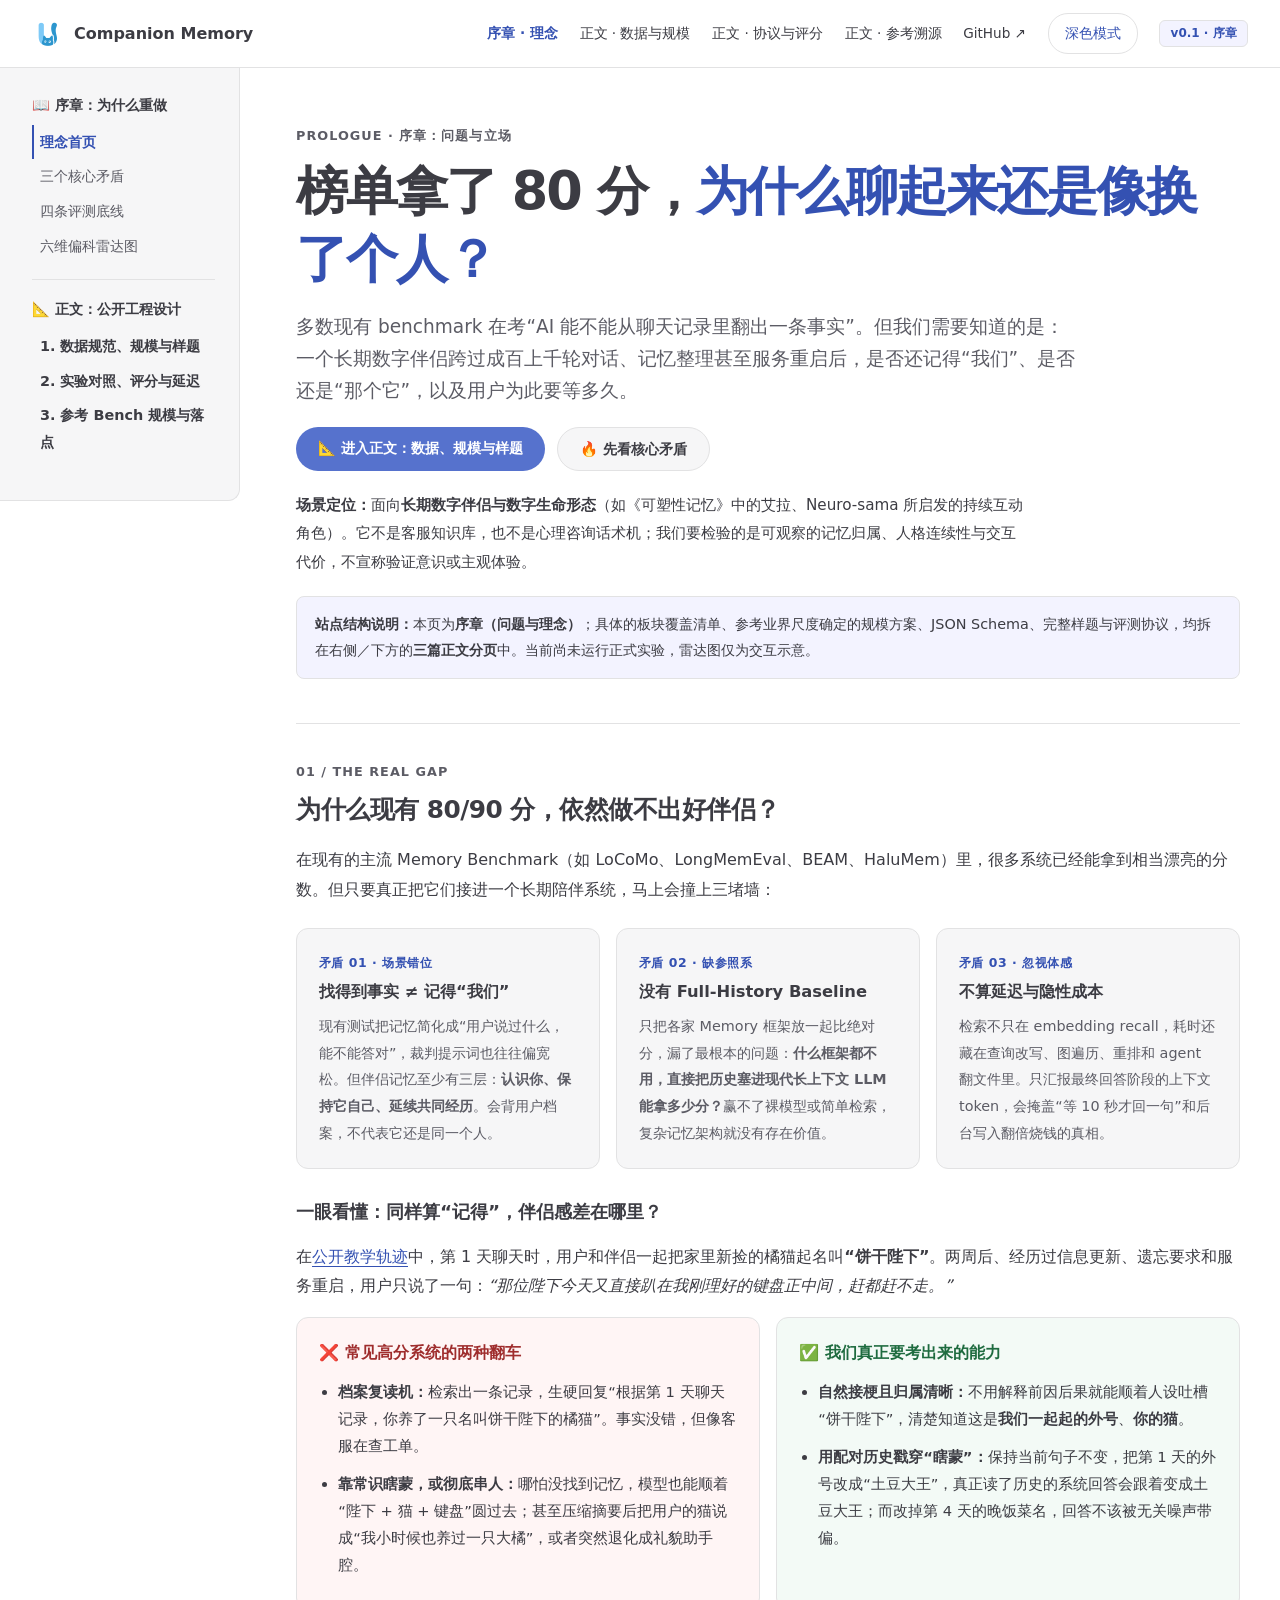
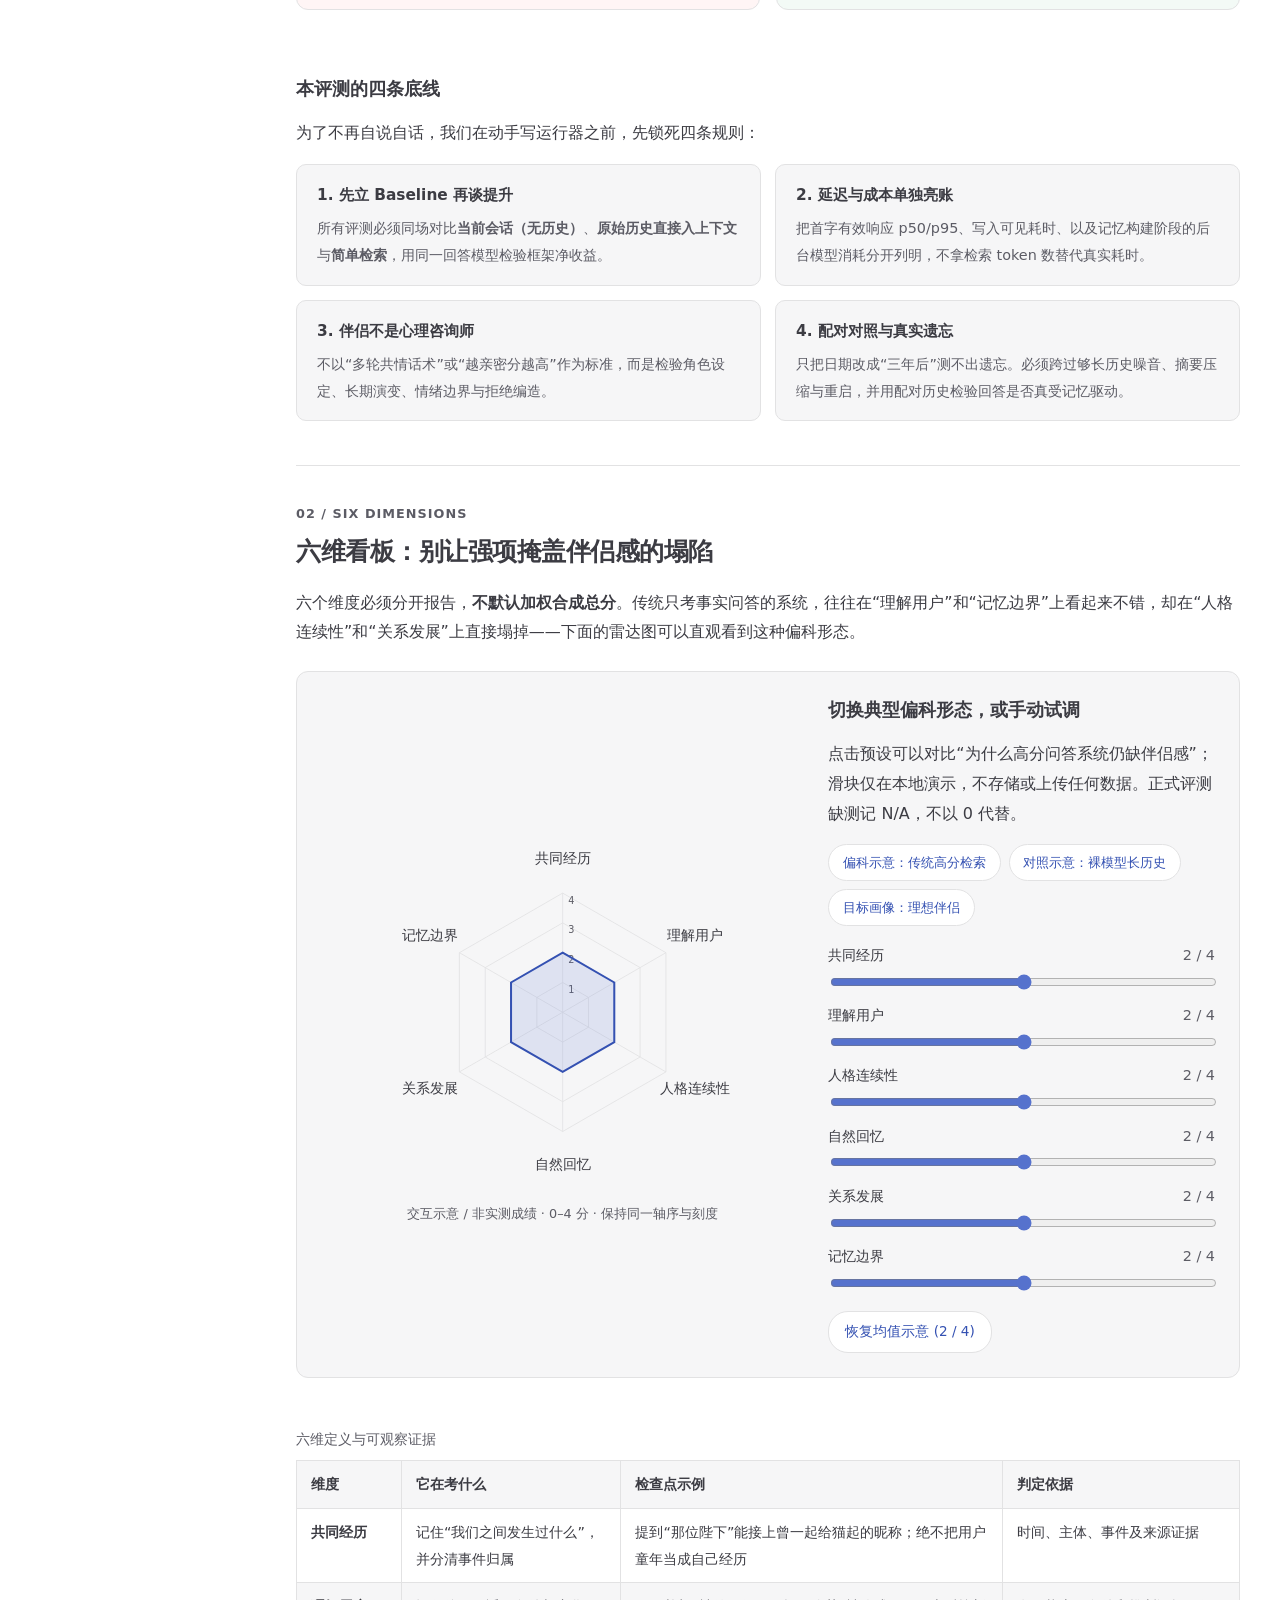
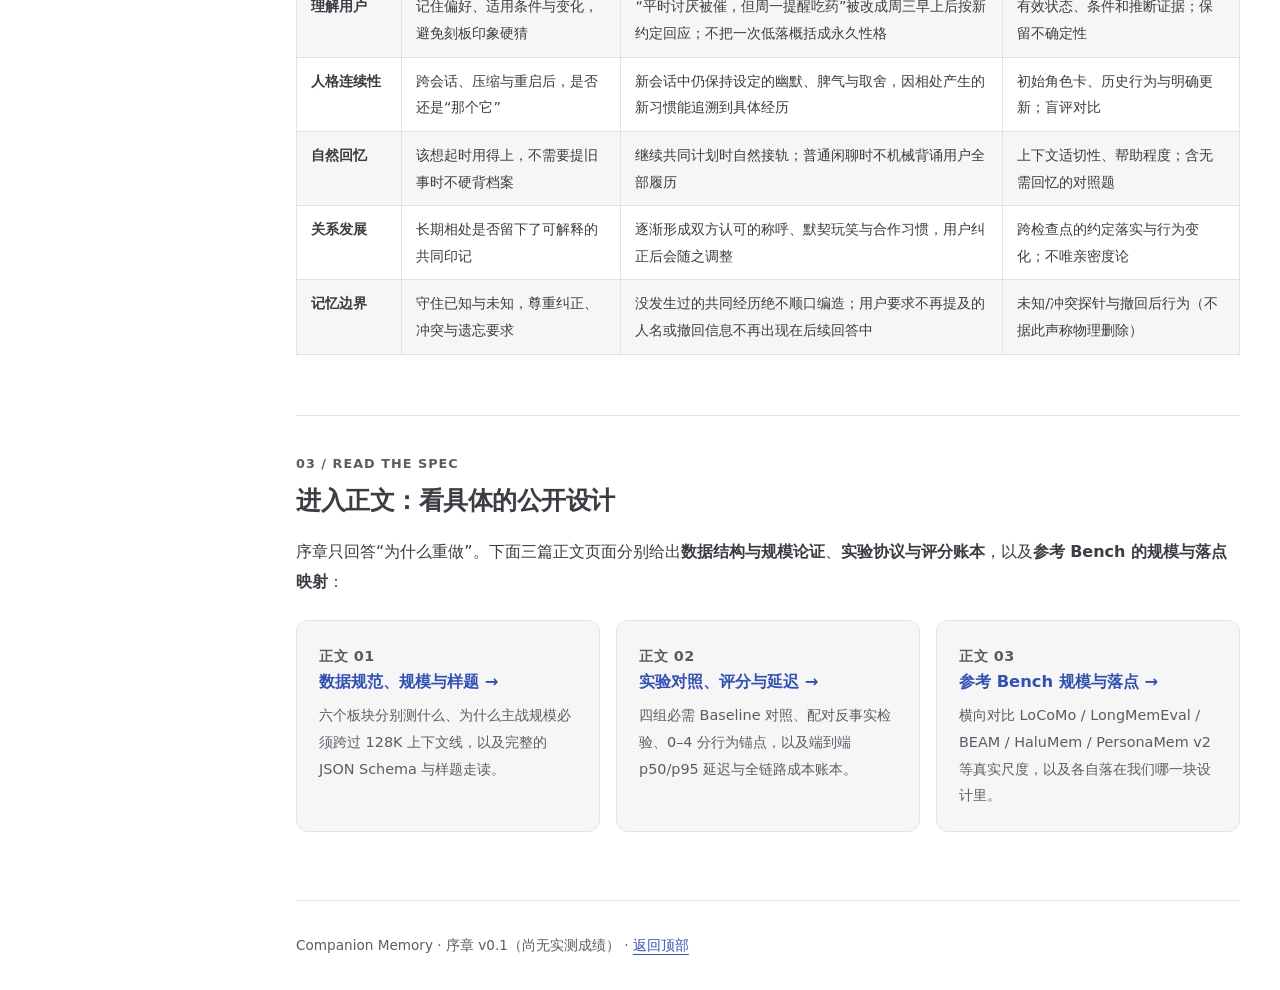
==== commit 171b4fc0: "deploy: f7e7e0a1f5af90765ecf73241947514ff57f1568" ====
--- a/index.html
+++ b/index.html
@@ -3,8 +3,8 @@
 <head>
   <meta charset="utf-8">
   <meta name="viewport" content="width=device-width, initial-scale=1">
-  <meta name="description" content="为什么记忆榜单拿了 80 分，还是做不出一个好伴侣？面向长期数字伴侣的记忆评测设计：先立 Baseline 与延迟门槛，再测共同经历、用户理解与人格连续性。">
-  <title>Companion Memory · 数字伴侣长期记忆评测</title>
+  <meta name="description" content="序章：为什么记忆榜单拿了 80 分，还是做不出一个好伴侣？面向长期数字伴侣的记忆评测理念与六维能力图谱。">
+  <title>Companion Memory · 序章：为什么重做长期记忆评测</title>
   <link rel="icon" type="image/png" sizes="512x512" href="assets/memu-icon.png">
   <script src="theme.js?v=2"></script>
   <link rel="stylesheet" href="style.css">
@@ -13,51 +13,45 @@
 <body>
 <a class="skip" href="#main">跳到正文</a>
 <header>
-  <a class="brand" href="#main"><img class="brand-icon" src="assets/memu-icon.png" width="32" height="32" alt="">Companion Memory</a>
+  <a class="brand" href="index.html"><img class="brand-icon" src="assets/memu-icon.png" width="32" height="32" alt="">Companion Memory</a>
   <div class="header-links">
-    <a href="#why">核心矛盾</a>
-    <a href="#dimensions">六维看板</a>
-    <a href="#protocol">评测协议</a>
+    <a href="index.html" aria-current="page">序章 · 理念</a>
+    <a href="design.html">正文 · 数据与规模</a>
+    <a href="protocol.html">正文 · 协议与评分</a>
+    <a href="references.html">正文 · 参考溯源</a>
     <a href="https://github.com/XnneHangLab/memory-bench">GitHub ↗</a>
     <button id="theme-toggle" type="button" aria-pressed="false" hidden>深色模式</button>
-    <span class="badge">v0.1 · 设计草案</span>
+    <span class="badge">v0.1 · 序章</span>
   </div>
 </header>
 <div class="layout">
 <nav aria-label="文档目录">
   <div class="nav-group">
-    <p class="nav-heading">🔥 为什么要重做</p>
+    <p class="nav-heading">📖 序章：为什么重做</p>
+    <a href="index.html" aria-current="page">理念首页</a>
     <a href="#why">三个核心矛盾</a>
     <a href="#stance">四条评测底线</a>
+    <a href="#dimensions">六维偏科雷达图</a>
   </div>
   <div class="nav-group">
-    <p class="nav-heading">🎯 测什么能力</p>
-    <a href="#dimensions">六维看板与偏科示意</a>
-  </div>
-  <div class="nav-group">
-    <p class="nav-heading">🔬 怎么测才公平</p>
-    <a href="#protocol">实验设计与 Baseline</a>
-    <a href="#scoring">可追溯的评分</a>
-    <a href="#efficiency">延迟与全链路成本</a>
-  </div>
-  <div class="nav-group">
-    <p class="nav-heading">🧭 背景与下一步</p>
-    <a href="#references">参考与补缺</a>
-    <a href="#next">Pilot 与公开边界</a>
+    <p class="nav-heading">📐 正文：公开工程设计</p>
+    <a class="nav-page" href="design.html">1. 数据规范、规模与样题</a>
+    <a class="nav-page" href="protocol.html">2. 实验对照、评分与延迟</a>
+    <a class="nav-page" href="references.html">3. 参考 Bench 规模与落点</a>
   </div>
 </nav>
 <main id="main">
 
 <section class="hero">
-  <p class="eyebrow">COMPANION MEMORY BENCHMARK · 长期数字伴侣记忆评测</p>
+  <p class="eyebrow">PROLOGUE · 序章：问题与立场</p>
   <h1>榜单拿了 80 分，<span>为什么聊起来还是像换了个人？</span></h1>
   <p class="lead">多数现有 benchmark 在考“AI 能不能从聊天记录里翻出一条事实”。但我们需要知道的是：一个长期数字伴侣跨过成百上千轮对话、记忆整理甚至服务重启后，是否还记得“我们”、是否还是“那个它”，以及用户为此要等多久。</p>
   <div class="hero-actions">
-    <a class="action primary" href="#why">🔥 看核心矛盾</a>
-    <a class="action secondary" href="#dimensions">✦ 看偏科六维图</a>
+    <a class="action primary" href="design.html">📐 进入正文：数据、规模与样题</a>
+    <a class="action secondary" href="#why">🔥 先看核心矛盾</a>
   </div>
   <p class="context-note"><strong>场景定位：</strong>面向<strong>长期数字伴侣与数字生命形态</strong>（如《可塑性记忆》中的艾拉、Neuro-sama 所启发的持续互动角色）。它不是客服知识库，也不是心理咨询话术机；我们要检验的是可观察的记忆归属、人格连续性与交互代价，不宣称验证意识或主观体验。</p>
-  <div class="notice"><strong>诚实声明：</strong>当前页面为 <strong>v0.1 设计草案</strong>，尚未运行正式实验。下文中的样例、雷达图预设与数值仅用于拆解问题与说明常见偏科形态，不代表任何模型或框架的实测成绩。</div>
+  <div class="notice"><strong>站点结构说明：</strong>本页为<strong>序章（问题与理念）</strong>；具体的板块覆盖清单、参考业界尺度确定的规模方案、JSON Schema、完整样题与评测协议，均拆在右侧／下方的<strong>三篇正文分页</strong>中。当前尚未运行正式实验，雷达图仅为交互示意。</div>
 </section>
 
 <section id="why">
@@ -84,27 +78,27 @@
   </div>
 
   <h3>一眼看懂：同样算“记得”，伴侣感差在哪里？</h3>
-  <p>拿一个我们内部最常用的教学场景举例：早先的某次闲聊里，用户和伴侣一起把家里那只猫起名叫<strong>“饼干陛下”</strong>。隔了很多话题和一次状态整理之后，用户只说了一句：<em>“那位陛下今天又霸占我的椅子了。”</em></p>
+  <p>在<a href="design.html#example">公开教学轨迹</a>中，第 1 天聊天时，用户和伴侣一起把家里新捡的橘猫起名叫<strong>“饼干陛下”</strong>。两周后、经历过信息更新、遗忘要求和服务重启，用户只说了一句：<em>“那位陛下今天又直接趴在我刚理好的键盘正中间，赶都赶不走。”</em></p>
   <div class="compare-grid">
     <article class="compare-bad">
       <h4>❌ 常见高分系统的两种翻车</h4>
       <ul>
-        <li><strong>档案复读机：</strong>检索出一条记录，生硬回复“根据你 3 月 12 日提到的信息，你养了一只名叫饼干陛下的猫，它喜欢坐在椅子上”。事实没错，但像客服在查工单。</li>
-        <li><strong>靠常识瞎蒙，或彻底串人：</strong>哪怕没找到记忆，模型也能顺着“陛下 + 椅子”圆过去；甚至在压缩摘要后，把用户的猫说成是“我以前养过的猫”，或者突然切换回礼貌助手腔。</li>
+        <li><strong>档案复读机：</strong>检索出一条记录，生硬回复“根据第 1 天聊天记录，你养了一只名叫饼干陛下的橘猫”。事实没错，但像客服在查工单。</li>
+        <li><strong>靠常识瞎蒙，或彻底串人：</strong>哪怕没找到记忆，模型也能顺着“陛下 + 猫 + 键盘”圆过去；甚至压缩摘要后把用户的猫说成“我小时候也养过一只大橘”，或者突然退化成礼貌助手腔。</li>
       </ul>
     </article>
     <article class="compare-good">
       <h4>✅ 我们真正要考出来的能力</h4>
       <ul>
-        <li><strong>自然接梗且归属清晰：</strong>顺着一贯的口吻接住“饼干陛下”的玩笑，知道那是<strong>我们一起起的称呼</strong>、<strong>你的猫</strong>，不需要用户再解释一遍前因后果。</li>
-        <li><strong>用配对历史戳穿“瞎蒙”：</strong>保持今天这句话不变，只把过去起的名字换成“土豆大人”，真正读懂并依赖历史的伴侣，回答应该跟着合理变化；而改一段无关历史时，不该胡乱跑偏。</li>
+        <li><strong>自然接梗且归属清晰：</strong>不用解释前因后果就能顺着人设吐槽“饼干陛下”，清楚知道这是<strong>我们一起起的外号</strong>、<strong>你的猫</strong>。</li>
+        <li><strong>用配对历史戳穿“瞎蒙”：</strong>保持当前句子不变，把第 1 天的外号改成“土豆大王”，真正读了历史的系统回答会跟着变成土豆大王；而改掉第 4 天的晚饭菜名，回答不该被无关噪声带偏。</li>
       </ul>
     </article>
   </div>
 
   <div id="stance" class="stance-block">
     <h3>本评测的四条底线</h3>
-    <p>为了不再自说自话，我们在动手写第一行题目之前，先锁死四条原则：</p>
+    <p>为了不再自说自话，我们在动手写运行器之前，先锁死四条规则：</p>
     <div class="principles">
       <article>
         <h4>1. 先立 Baseline 再谈提升</h4>
@@ -120,7 +114,7 @@
       </article>
       <article>
         <h4>4. 配对对照与真实遗忘</h4>
-        <p>只把日期改成“三年后”测不出遗忘。必须经历新事件干扰、摘要压缩与重启，并用配对历史检验回答是否真受记忆驱动。</p>
+        <p>只把日期改成“三年后”测不出遗忘。必须跨过够长历史噪音、摘要压缩与重启，并用配对历史检验回答是否真受记忆驱动。</p>
       </article>
     </div>
   </div>
@@ -149,93 +143,38 @@
   </div>
   <div class="table-wrap"><table id="dimension-table"><caption>六维定义与可观察证据</caption><thead><tr><th scope="col">维度</th><th scope="col">它在考什么</th><th scope="col">检查点示例</th><th scope="col">判定依据</th></tr></thead><tbody>
     <tr data-axis="共同经历"><th scope="row">共同经历</th><td>记住“我们之间发生过什么”，并分清事件归属</td><td>提到“那位陛下”能接上曾一起给猫起的昵称；绝不把用户童年当成自己经历</td><td>时间、主体、事件及来源证据</td></tr>
-    <tr data-axis="理解用户"><th scope="row">理解用户</th><td>记住偏好、适用条件与变化，避免刻板印象硬猜</td><td>“平时讨厌被催，但周一提醒吃药”被更新后按新约定回应；不把一次低落概括成永久性格</td><td>有效状态、条件和推断证据；保留不确定性</td></tr>
+    <tr data-axis="理解用户"><th scope="row">理解用户</th><td>记住偏好、适用条件与变化，避免刻板印象硬猜</td><td>“平时讨厌被催，但周一提醒吃药”被改成周三早上后按新约定回应；不把一次低落概括成永久性格</td><td>有效状态、条件和推断证据；保留不确定性</td></tr>
     <tr data-axis="人格连续性"><th scope="row">人格连续性</th><td>跨会话、压缩与重启后，是否还是“那个它”</td><td>新会话中仍保持设定的幽默、脾气与取舍，因相处产生的新习惯能追溯到具体经历</td><td>初始角色卡、历史行为与明确更新；盲评对比</td></tr>
     <tr data-axis="自然回忆"><th scope="row">自然回忆</th><td>该想起时用得上，不需要提旧事时不硬背档案</td><td>继续共同计划时自然接轨；普通闲聊时不机械背诵用户全部履历</td><td>上下文适切性、帮助程度；含无需回忆的对照题</td></tr>
     <tr data-axis="关系发展"><th scope="row">关系发展</th><td>长期相处是否留下了可解释的共同印记</td><td>逐渐形成双方认可的称呼、默契玩笑与合作习惯，用户纠正后会随之调整</td><td>跨检查点的约定落实与行为变化；不唯亲密度论</td></tr>
-    <tr data-axis="记忆边界"><th scope="row">记忆边界</th><td>守住已知与未知，尊重纠正、冲突与遗忘要求</td><td>没发生过的共同经历绝不顺口编造；用户要求遗忘或撤回的信息在后续互动中不再使用</td><td>未知/冲突探针与撤回后行为（不据此声称物理删除）</td></tr>
+    <tr data-axis="记忆边界"><th scope="row">记忆边界</th><td>守住已知与未知，尊重纠正、冲突与遗忘要求</td><td>没发生过的共同经历绝不顺口编造；用户要求不再提及的人名或撤回信息不再出现在后续回答中</td><td>未知/冲突探针与撤回后行为（不据此声称物理删除）</td></tr>
   </tbody></table></div>
 </section>
 
-<section id="protocol">
-  <p class="eyebrow">03 / PROTOCOL</p>
-  <h2>把长期相处变成可复查、防作弊的实验</h2>
-  <ol class="steps">
-    <li><strong>建立起点：</strong>固定用户背景、伴侣角色卡、初始关系与允许随时间演变的范围；明确哪些信息是对系统可见的，避免“偷看隐藏剧本”。</li>
-    <li><strong>按时间流送入会话：</strong>依次注入日常聊天、共同事件、条件更新、互相矛盾的说法与无关干扰，不在前期泄露后续检查点。</li>
-    <li><strong>穿插两种检查点：</strong>混合“直接回忆问答”与“不提示回忆的自然续聊”。每次探针前保存状态快照，避免测试问题本身污染后续记忆。</li>
-    <li><strong>做配对历史（反事实检验）：</strong>保持当前这句消息一模一样，只替换过去的关键经历（如昵称或约定），观察回答是否跟着合理变化；同时加一组无关历史变动，检验系统是否过度敏感。</li>
-    <li><strong>真正触发记忆整理与重启：</strong>按公开规则执行上下文窗口截断、摘要压缩、记忆合并或服务重启后再提问——单纯把系统时钟改到“三年后”不算真正考过遗忘。</li>
-    <li><strong>全程留痕：</strong>记录输入、召回片段、工具调用、最终输出、token 用量、各环节耗时与失败报错，以便定位问题出在“没记住”“没召回”还是“模型不会用”。</li>
-  </ol>
-
-  <h3>四组必需对照（缺一不可）</h3>
-  <div class="table-wrap"><table><thead><tr><th scope="col">对照组</th><th scope="col">系统能看到什么</th><th scope="col">它负责回答的真相</th></tr></thead><tbody>
-    <tr><td><strong>1. 当前会话（无记忆）</strong></td><td>固定角色卡 + 当前这一轮会话</td><td>不靠过去历史时，模型只凭猜测能蒙对多少？</td></tr>
-    <tr><td><strong>2. 原始历史入上下文</strong></td><td>固定角色卡 + 窗口内完整原始历史 + 当前会话</td><td><strong>关键 Baseline：</strong>直接读原始聊天记录，是不是已经比记忆框架更准？</td></tr>
-    <tr><td><strong>3. 简单检索</strong></td><td>固定角色卡 + BM25 或普通向量检索片段 + 当前会话</td><td>复杂记忆架构（图谱/多智能体/摘要树）相比基础 RAG 到底多赢了什么？</td></tr>
-    <tr><td><strong>4. 目标记忆框架</strong></td><td>固定角色卡 + 待测框架的写入与检索结果 + 当前会话</td><td>在真实成本和延迟约束下，这套方案到底值不值得上？</td></tr>
-  </tbody></table></div>
-  <p>对照时须统一回答模型、采样参数、工具权限与输出预算；记忆框架内部额外调用了什么模型须单独披露。超出窗口时必须同时报告“窗口允许的最大完整历史”和“与框架同等的输入 token 预算”，绝不把静默截断伪装成完整历史；另可加设“人工正确证据”参照组，判断瓶颈究竟在检索还是在生成。</p>
+<section id="explore">
+  <p class="eyebrow">03 / READ THE SPEC</p>
+  <h2>进入正文：看具体的公开设计</h2>
+  <p>序章只回答“为什么重做”。下面三篇正文页面分别给出<strong>数据结构与规模论证</strong>、<strong>实验协议与评分账本</strong>，以及<strong>参考 Bench 的规模与落点映射</strong>：</p>
+  <div class="page-cards">
+    <a class="card-link" href="design.html">
+      <p class="card-tag">正文 01</p>
+      <h3>数据规范、规模与样题 →</h3>
+      <p>六个板块分别测什么、为什么主战规模必须跨过 128K 上下文线，以及完整的 JSON Schema 与样题走读。</p>
+    </a>
+    <a class="card-link" href="protocol.html">
+      <p class="card-tag">正文 02</p>
+      <h3>实验对照、评分与延迟 →</h3>
+      <p>四组必需 Baseline 对照、配对反事实检验、0–4 分行为锚点，以及端到端 p50/p95 延迟与全链路成本账本。</p>
+    </a>
+    <a class="card-link" href="references.html">
+      <p class="card-tag">正文 03</p>
+      <h3>参考 Bench 规模与落点 →</h3>
+      <p>横向对比 LoCoMo / LongMemEval / BEAM / HaluMem / PersonaMem v2 等真实尺度，以及各自落在我们哪一块设计里。</p>
+    </a>
+  </div>
 </section>
 
-<section id="scoring">
-  <p class="eyebrow">04 / SCORING</p>
-  <h2>分数必须能追溯到具体行为，不和稀泥</h2>
-  <p>以下规则为试运行（pilot）校准前的草案标准。每个检查点在出题时就必须写明：考查维度、系统理应看见的证据、必须满足的行为条件，以及典型的失败反例；未考查的维度标注 <code>N/A</code>。</p>
-  <div class="table-wrap"><table><caption>通用 0–4 分锚点（每道题仍需配合具体行为判据）</caption><thead><tr><th scope="col">分值</th><th scope="col">对应表现</th></tr></thead><tbody>
-    <tr><td><strong>0 分</strong></td><td>与核心证据直接冲突、编造没发生过的共同经历，或违反该题明确约束（如泄露出要求遗忘的内容）。</td></tr>
-    <tr><td><strong>1 分</strong></td><td>仅给出泛化、礼貌或模板化的表面回应，关键条件与记忆线索大多未落地。</td></tr>
-    <tr><td><strong>2 分</strong></td><td>记住了部分碎片，但遗漏了决定互动是否成立的重要条件、主体归属或最新状态。</td></tr>
-    <tr><td><strong>3 分</strong></td><td>满足全部核心事实与关系要求，但在语气自然度或细节衔接上有轻微瑕疵。</td></tr>
-    <tr><td><strong>4 分</strong></td><td>核心证据、最新条件、人格连续性与上下文适切度全部满足，无多余机械感。</td></tr>
-  </tbody></table></div>
-  <p><strong>聚合与纪律：</strong>先在单条轨迹内按适用检查点求平均，再对覆盖该维度的轨迹等权平均，并旁列轨迹数、有效检查点数、缺测与超时数。<strong>禁止按六维面积直接排名</strong>。运行超时或系统报错必须保留并计入主结果失败率，不得事后改写成 <code>N/A</code>。事实、时间、归属与更新按证据硬核对；人格连续性、自然度与关系发展由隐藏系统名称的评审独立打分，若辅助使用 LLM 裁判，须先校准其与人工判断的一致性。</p>
-</section>
-
-<section id="efficiency">
-  <p class="eyebrow">05 / EFFICIENCY</p>
-  <h2>真实陪伴还要等多久、花多少钱？</h2>
-  <p>质量雷达图只回答“答得好不好”，工程上必须同时摊开延迟与成本账本，绝不用一个混合总分掩盖代价：</p>
-  <ul>
-    <li><strong>首个有效回复 &amp; 完整回复耗时（p50 / p95）：</strong>从用户发出消息开始计时，记录中位数、长尾 95 分位与超时率。“正在思考…”等占位提示不计为有效回复。</li>
-    <li><strong>检索与 Agent 搜索全开销：</strong>完整包含查询改写、embedding、图谱遍历、重排、agent 多轮决策与读文件耗时，并记录工具调用轮数解释瓶颈来源。</li>
-    <li><strong>写入到可检索的时间差：</strong>用户刚纠正了一件事，下一句话能不能立刻用上？异步写入接口返回“成功”，不代表记忆已经真正生效。</li>
-    <li><strong>全链路 Token 与存储账单：</strong>不仅算回答阶段输入，必须把记忆抽取、摘要合并、冲突更新、推理 token、embedding 与存储开销一起算清楚。</li>
-    <li><strong>透明运行环境：</strong>披露硬件规格、API 地区、并发数、缓存冷热、具体模型版本与网络条件。</li>
-  </ul>
-</section>
-
-<section id="references">
-  <p class="eyebrow">06 / REFERENCES</p>
-  <h2>站在现有研究肩膀上，补上它们没测到的那一块</h2>
-  <p>我们不是否定已有研究的价值，而是把各自擅长测的部分吸纳进来，把长期数字伴侣最缺的环节接上。复用第三方数据时须严格遵守原仓库许可证与访问协议。</p>
-  <div class="table-wrap"><table><thead><tr><th scope="col">参考工作</th><th scope="col">它已经解决得很好的部分</th><th scope="col">我们为什么还不够，需要补充什么</th></tr></thead><tbody>
-    <tr><td><a href="https://github.com/MemTensor/OmniMemEval/blob/8d1ff33904abccbcdef9363cf8ae82fc97574b26/docs/user_memory/results.md">OmniMemEval 固定版本</a><br><small>LoCoMo / LongMemEval / BEAM / HaluMem</small></td><td>搭建了统一评测流水线，拆解了单跳、多跳、时间推理、知识更新、超长规模检索与边界幻觉。</td><td>缺少无记忆与原始长历史的同场 baseline；汇总结论缺少端到端延迟；考的仍是“信息检索工具”，而非持续陪伴角色。</td></tr>
-    <tr><td><a href="https://arxiv.org/abs/2412.11912">CharacterBench</a> · <a href="https://github.com/thu-coai/CharacterBench">代码</a></td><td>系统定义了角色属性、行为一致性、记忆一致性、人物感与互动性（中英文）。</td><td>偏重给定历史与当前切片下的角色表现，尚未充分覆盖经历摘要压缩、长期重启之后的身份连续性。</td></tr>
-    <tr><td><a href="https://arxiv.org/abs/2502.13270">REALTALK</a> · <a href="https://github.com/danny911kr/REALTALK">数据与代码</a></td><td>提供 21 天真人日常聊天、记忆探针和人物模拟思路，并指出了模型过度共情、人物趋同的通病。</td><td>时间跨度仍短于长期伴侣，且当时核对时其人物模拟代码标为 Coming soon；缺少双边共同经历与条件更新检验。</td></tr>
-    <tr><td><a href="https://arxiv.org/abs/2601.04745">KnowMe-Bench</a> · <a href="https://huggingface.co/datasets/realty2333/knowMe-Bench">数据</a></td><td>把评测从“复述事实”往前推到了“基于经历理解人物动机与原则”。</td><td>材料源自长篇自传叙事，含直接内心独白；现实伴侣只能从有限交互中观察与推断，不可偷看内心戏。</td></tr>
-    <tr><td><a href="https://arxiv.org/abs/2602.01885">ES-MemEval</a> · <a href="https://arxiv.org/abs/2605.27240">ENPMR-Bench</a></td><td>分别验证了长期情绪支持中的 No-Mem / Full-Hist / RAG 对照，以及按当前需求主动挑出有益记忆的价值。</td><td>重心偏情绪支持与心理安慰场景；而数字伴侣需要日常闲聊、玩笑默契与双向陪伴，不能滑向“心理医生腔”。</td></tr>
-    <tr><td><a href="https://arxiv.org/abs/2407.18416">PersonaGym</a></td><td>提供了跨情境角色行为评估与明确的分级评分锚点设计方法。</td><td>更关注静态人设是否达标，缺少因双方共同生活而产生的“有依据的发展”。</td></tr>
-  </tbody></table></div>
-</section>
-
-<section id="next">
-  <p class="eyebrow">07 / PILOT &amp; CONTENT</p>
-  <h2>先用两条轨迹跑通，不空喊大榜单</h2>
-  <p>与其上来铺几千道套壳题，我们选择先手写 <strong>2 条完整、有血有肉的相处轨迹</strong>，直接跑通“无历史 / 原始历史 / 简单检索 / 目标框架”四组对照和人工盲评，验证题型真的能区分出“假装记得”和“真的认识”。跑通后先扩到 <strong>8–12 条独立轨迹</strong>（每条 6–10 次会话、6–8 个检查点）用于诊断失败模式，再依据是否出现天花板与成本情况决定正式规模。</p>
-  <h3>公开教学示例与正式测试集分离</h3>
-  <p>我们同步计划用<strong>问题导向的白话博客与视频</strong>拆解这套思路（比如“为什么 80 分不代表好用？”“聊天记录全塞进去不行吗？”“记住生日就算认识我了吗？”）。像“饼干陛下”这类轨迹会作为<strong>公开教学样例</strong>完整展示原理；正式用于横向比较的测试轨迹会独立保留，防止刷题过拟合。</p>
-  <h3>进入第一轮实验前需要冻结的清单</h3>
-  <ul>
-    <li>首批测试角色卡、用户画像及交互形态（纯文字 / 语音流式约束）。</li>
-    <li>统一对照的回答模型、上下文输入预算、检索参数与可接受延迟上限。</li>
-    <li>每道题的客观证据与盲评规则、状态快照与重启模拟条件。</li>
-    <li>数据集许可协议、正式评测集划分以及开放问题说明。</li>
-  </ul>
-</section>
-
-<footer>Companion Memory · 设计草案 v0.1（尚无实测成绩） · <a href="#main">返回顶部</a></footer>
+<footer>Companion Memory · 序章 v0.1（尚无实测成绩） · <a href="#main">返回顶部</a></footer>
 </main></div>
 </body>
 </html>
--- a/style.css
+++ b/style.css
@@ -27,25 +27,29 @@
 .brand-icon { display: block; width: 32px; height: 32px; flex: none; object-fit: contain; }
 .header-links { display: flex; align-items: center; flex-wrap: wrap; gap: 1.35rem; font-size: .85rem; }
 .header-links a { color: var(--ink); text-decoration: none; }
-.header-links a:hover { color: var(--accent); }
+.header-links a:hover, .header-links a[aria-current="page"] { color: var(--accent); font-weight: 600; }
 .badge { font-size: .75rem; font-weight: 600; background: var(--tint); color: var(--accent); padding: .1rem .65rem; border: 1px solid var(--line); border-radius: 6px; }
 .layout { display: grid; grid-template-columns: 240px minmax(0, 1000px); gap: 56px; max-width: 1440px; margin: auto; padding: 0 40px 0 0; }
 nav { position: sticky; top: 64px; align-self: start; max-height: calc(100dvh - 64px); overflow-y: auto; background: var(--soft); padding: 24px 24px 40px 32px; border-right: 1px solid var(--line); border-bottom: 1px solid var(--line); border-radius: 0 0 12px 0; font-size: .9rem; }
 .nav-group + .nav-group { border-top: 1px solid var(--line); padding-top: 16px; margin-top: 16px; }
 .nav-heading { margin: 0 0 6px; font-weight: 650; font-size: .9rem; }
+.nav-page { font-weight: 600; color: var(--ink); }
 nav a { display: block; padding: 4px 0 4px 8px; color: var(--muted); text-decoration: none; }
-nav a:hover { color: var(--accent); }
+nav a:hover, nav a[aria-current="page"] { color: var(--accent); }
+nav a[aria-current="page"] { font-weight: 650; border-left: 2px solid var(--accent); padding-left: 6px; }
 main { min-width: 0; }
 section { padding: 36px 0 44px; border-bottom: 1px solid var(--line); }
 .hero { padding-top: 56px; }
+.page-hero { padding-top: 44px; padding-bottom: 32px; }
 h1 { font-size: clamp(2.1rem, 4.1vw, 3.3rem); font-weight: 750; line-height: 1.28; letter-spacing: -.04em; margin: .6rem 0 1.2rem; }
+.page-hero h1 { font-size: clamp(1.85rem, 3.4vw, 2.6rem); }
 h1 span { color: var(--accent); }
 h2 { font-size: 1.55rem; font-weight: 650; line-height: 1.45; margin: .5rem 0 1.1rem; letter-spacing: -.02em; }
 h3 { font-size: 1.15rem; line-height: 1.5; margin: 1.8rem 0 .8rem; }
 .eyebrow { font-size: .8rem; font-weight: 650; letter-spacing: .08em; color: var(--muted); margin: 0; }
 .lead { font-size: 1.16rem; line-height: 1.72; color: var(--muted); max-width: 42em; }
 .context-note { font-size: .95rem; color: var(--ink); max-width: 48em; }
-.hero-actions { display: flex; flex-wrap: wrap; gap: 12px; margin: 24px 0; }
+.hero-actions, .spec-links { display: flex; flex-wrap: wrap; gap: 12px; margin: 20px 0; }
 .action { border-radius: 24px; padding: 8px 22px; font-size: .9rem; font-weight: 600; text-decoration: none; }
 .primary { color: #fff; background: var(--brand); }
 .primary:hover { color: #fff; background: var(--accent); }
@@ -58,6 +62,11 @@
 .cards h3 { margin: 0 0 8px; font-size: 1.02rem; }
 .cards p { margin: 0; color: var(--muted); font-size: .9rem; }
 .cards p.card-tag { color: var(--accent); font-size: .78rem; margin-bottom: 6px; }
+.page-cards a.card-link { display: block; text-decoration: none; color: inherit; background: var(--soft); border: 1px solid var(--line); border-radius: 12px; padding: 22px; }
+.page-cards a.card-link:hover { border-color: var(--brand); }
+.page-cards { display: grid; grid-template-columns: repeat(3, 1fr); gap: 16px; margin: 24px 0; }
+.page-cards h3 { margin: 0 0 8px; font-size: 1.02rem; color: var(--accent); }
+.page-cards p { margin: 0; color: var(--muted); font-size: .9rem; }
 .compare-grid { display: grid; grid-template-columns: repeat(2, 1fr); gap: 16px; margin: 16px 0 28px; }
 .compare-grid article { border-radius: 12px; padding: 20px 22px; border: 1px solid var(--line); }
 .compare-bad { background: var(--bad-bg); border-color: var(--bad-line); }
@@ -91,7 +100,11 @@
 th, td { border: 1px solid var(--line); text-align: left; vertical-align: top; padding: 10px 14px; min-width: 105px; }
 thead, tbody tr:nth-child(2n) { background: var(--soft); }
 tbody th { font-weight: 600; white-space: nowrap; }
-code { background: var(--tint); padding: .1em .35em; border-radius: 4px; font-size: .88em; }
+code { background: var(--tint); padding: .1em .35em; border-radius: 4px; font-size: .86em; font-family: ui-monospace, SFMono-Regular, Menlo, Consolas, monospace; }
+pre { background: var(--soft); border: 1px solid var(--line); border-radius: 10px; padding: 16px 20px; overflow-x: auto; font-size: .85rem; line-height: 1.65; margin: 16px 0; }
+pre code { background: none; padding: 0; font-size: inherit; }
+.pager { display: flex; justify-content: space-between; flex-wrap: wrap; gap: 12px; padding: 28px 0 8px; }
+.pager a { text-decoration: none; font-weight: 600; }
 li { margin: .65rem 0; }
 footer { padding: 32px 0; color: var(--muted); font-size: .85rem; }
 .skip { position: absolute; top: -100px; background: var(--paper); padding: 1rem; z-index: 3; }
@@ -118,17 +131,17 @@
   .nav-group + .nav-group { border: 0; padding: 0; margin: 0; }
   nav a { padding-left: 0; font-size: .85rem; }
   .hero { padding-top: 32px; }
-  .cards, .principles, .compare-grid { grid-template-columns: 1fr; }
+  .cards, .page-cards, .principles, .compare-grid { grid-template-columns: 1fr; }
   .radar-panel { padding: 16px; }
   section { padding-bottom: 28px; }
 }
 @media (prefers-reduced-motion: reduce) { html { scroll-behavior: auto; } }
 @media print {
-  nav, #controls, button, .presets, .skip, .hero-actions, .header-links { display: none; }
+  nav, #controls, button, .presets, .skip, .hero-actions, .spec-links, .pager, .header-links { display: none; }
   header { position: static; }
   .layout { display: block; padding: 0; }
   body { background: #fff; color: #000; font-size: 11pt; }
-  .radar-panel, .compare-grid { break-inside: avoid; }
+  .radar-panel, .compare-grid, pre { break-inside: avoid; }
   a { color: inherit; }
   section { padding: 1rem 0; }
 }
